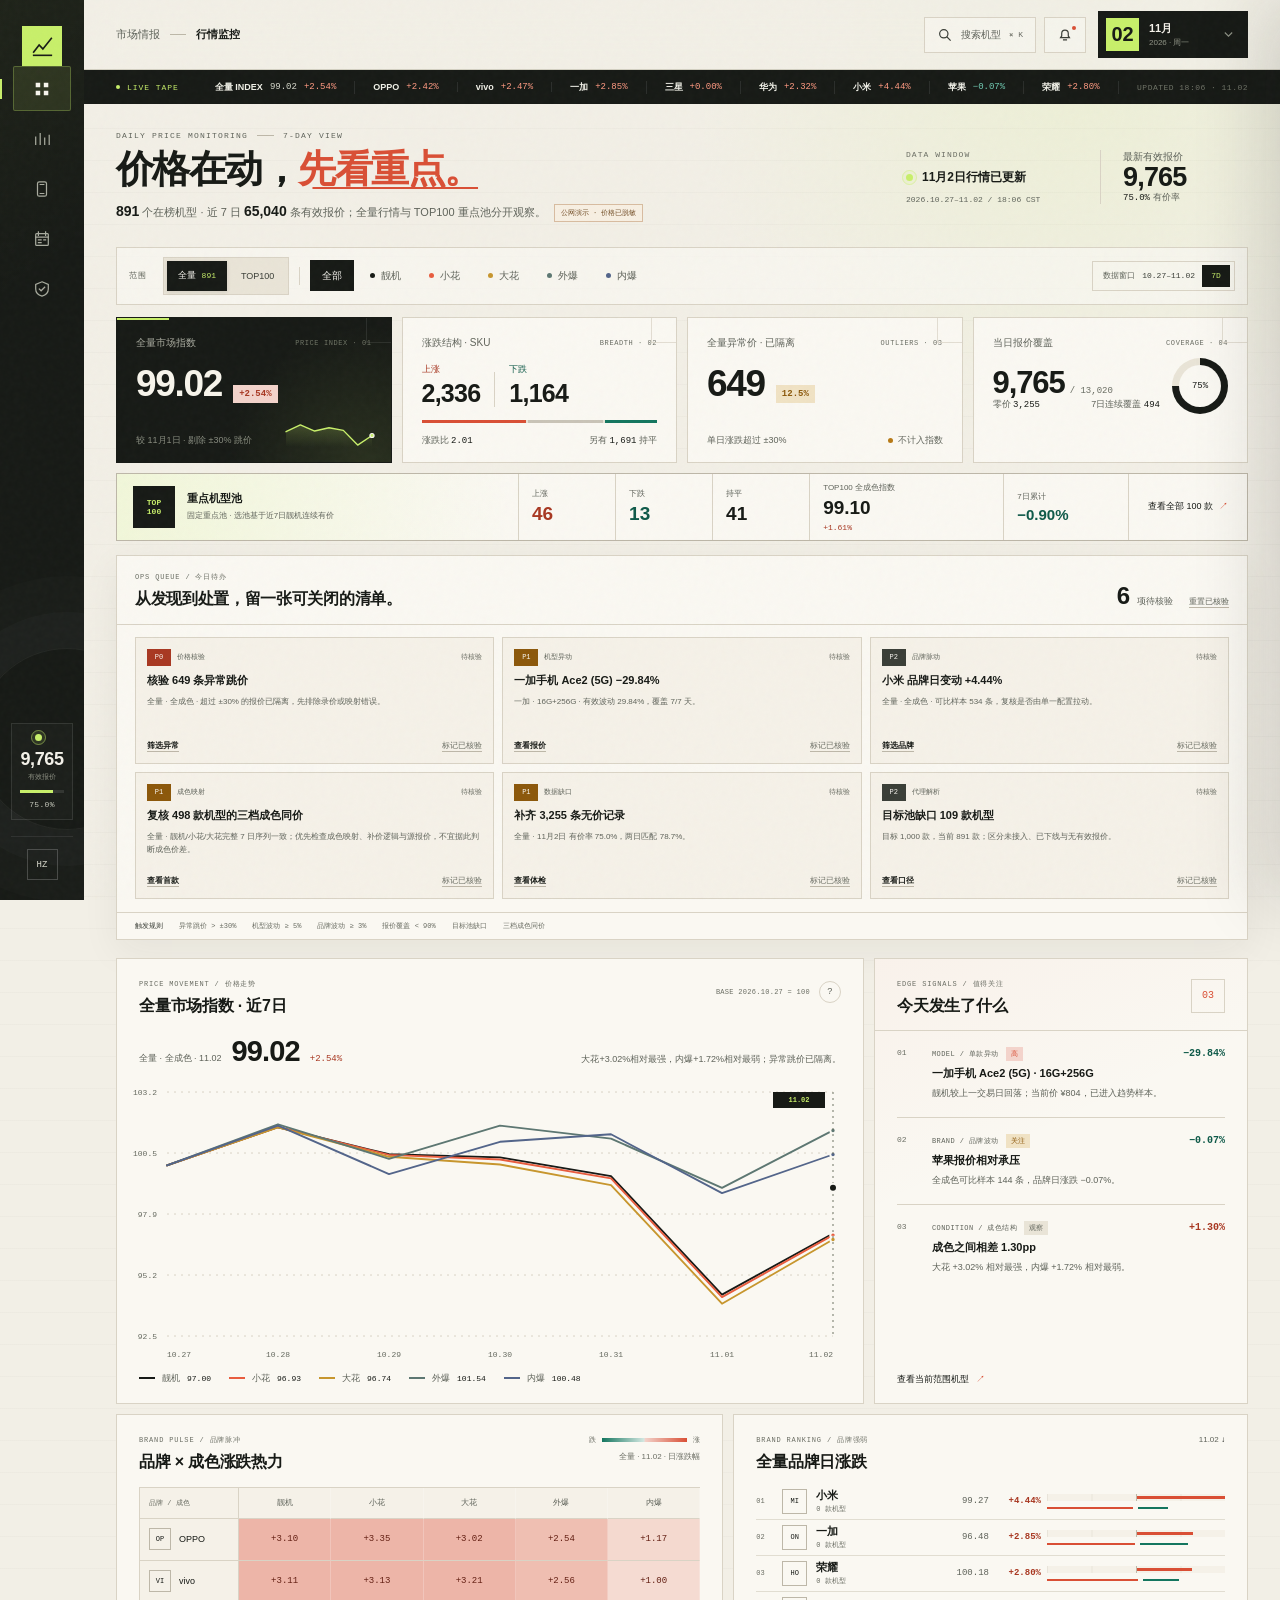
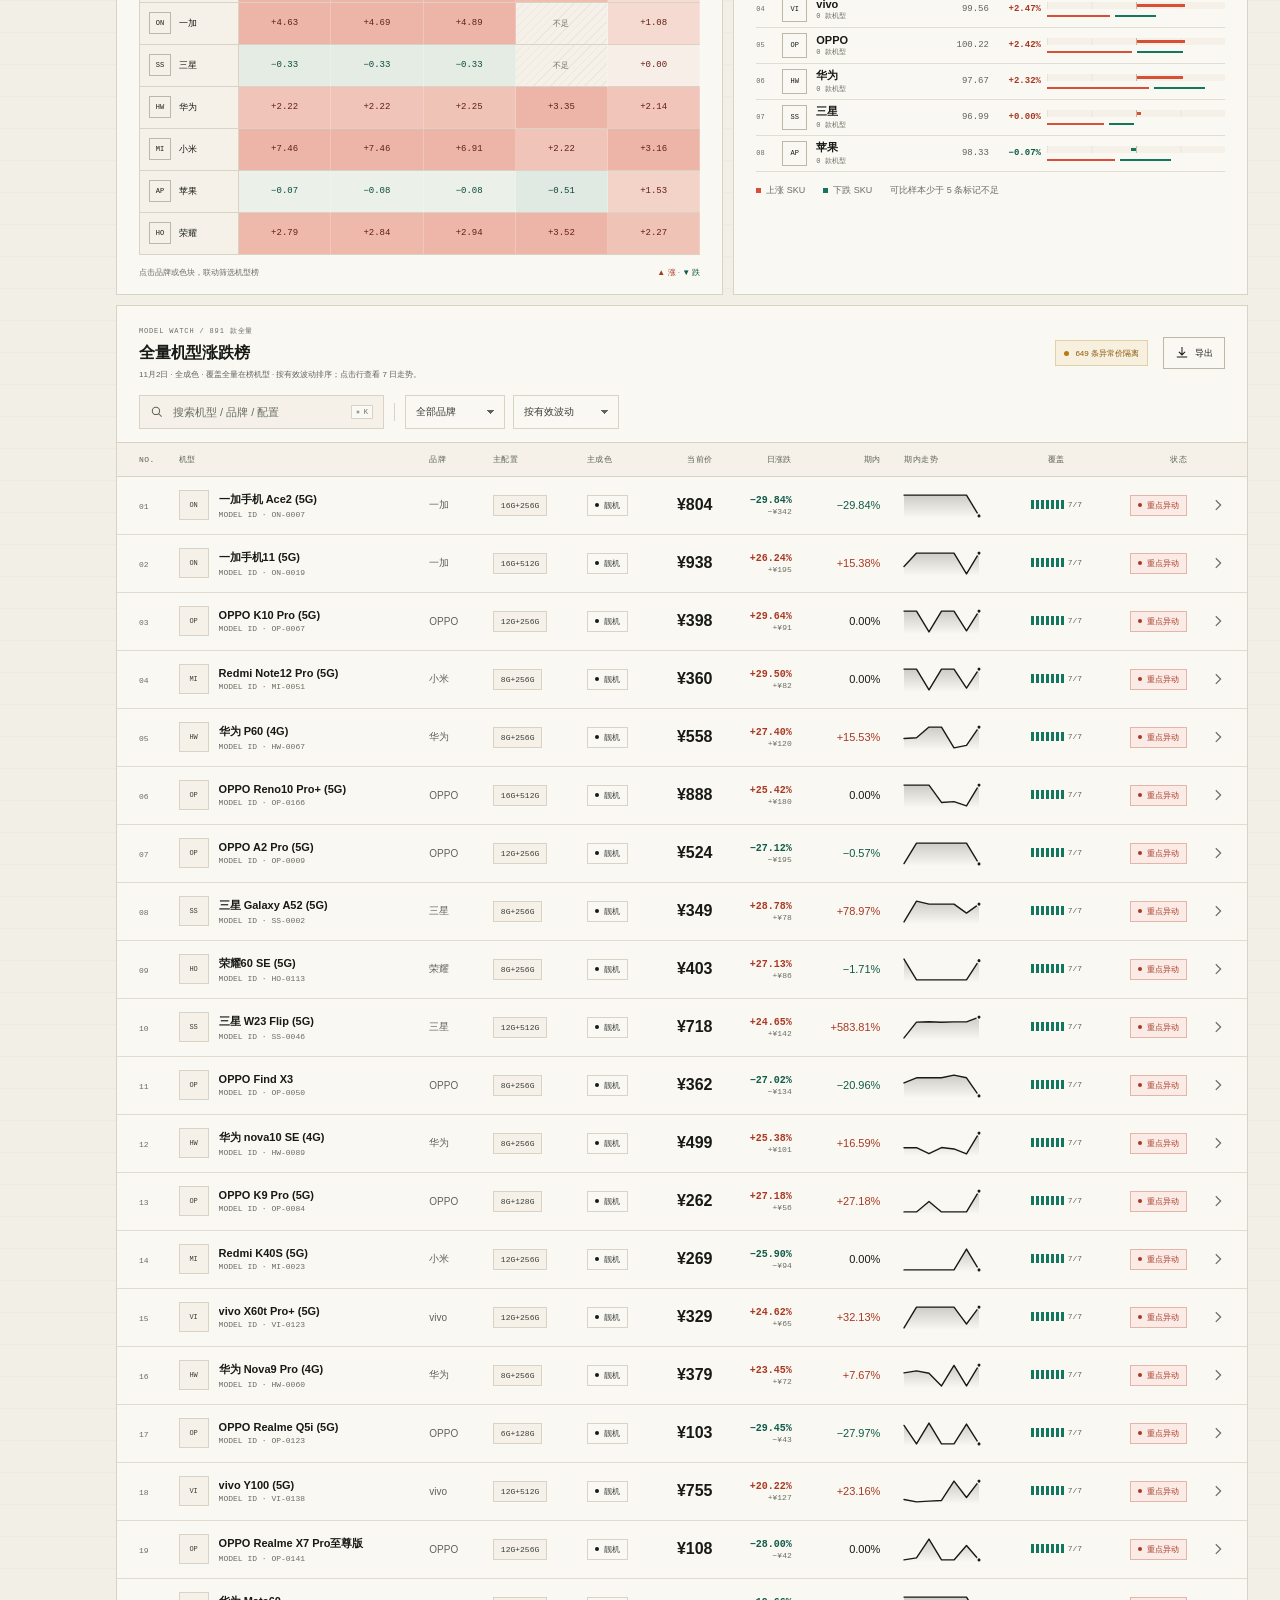
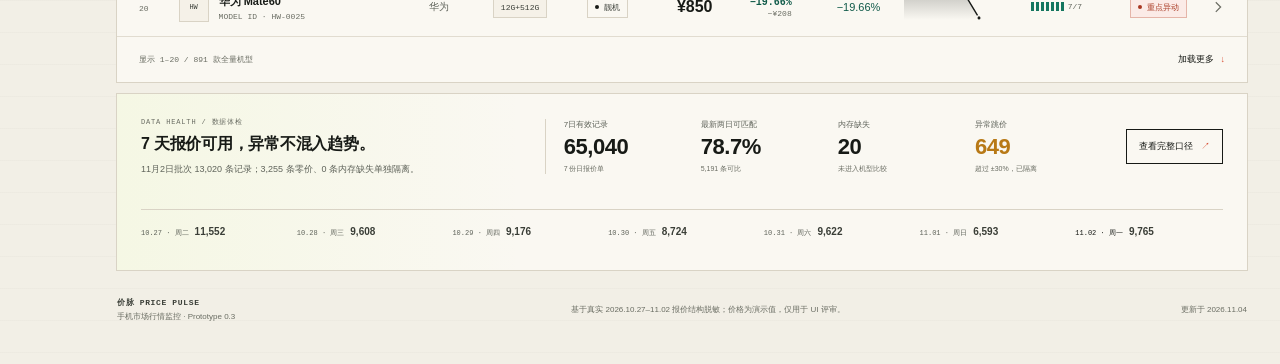
==== index.html @ 720c271d "feat: add buyer quote matrix and ops queue" ====
<!doctype html>
<html lang="zh-CN">
  <head>
    <meta charset="UTF-8" />
    <meta name="viewport" content="width=device-width, initial-scale=1.0" />
    <meta name="description" content="手机市场行情监控：按日追踪 891 个机型与 TOP100 重点机型的报价变化。" />
    <meta name="theme-color" content="#171a16" />
    <title>价脉 Price Pulse · 手机市场行情监控</title>
    <link rel="stylesheet" href="styles.css?v=20261104h" />
    <script src="assets/data.js?v=20261104h" defer></script>
    <script src="app.js?v=20261104h" defer></script>
  </head>
  <body>
    <div class="page-grain" aria-hidden="true"></div>

    <aside class="sidebar" aria-label="主导航">
      <a class="brand-lockup" href="#overview" aria-label="价脉首页">
        <span class="brand-glyph" aria-hidden="true">
          <svg viewBox="0 0 34 34"><path d="M5 24.5 12.4 15l5.1 5.3L29 6"/><path d="M5 29h24"/></svg>
        </span>
        <span class="brand-copy"><strong>价脉</strong><small>PRICE PULSE</small></span>
      </a>
      <div class="side-label">WORKSPACE</div>
      <nav class="side-nav">
        <button class="side-link is-active" data-scroll="overview">
          <span class="side-icon" aria-hidden="true"><svg viewBox="0 0 20 20"><path d="M3 3h5v5H3zM12 3h5v5h-5zM3 12h5v5H3zM12 12h5v5h-5z"/></svg></span>
          <span>行情总览</span><span class="nav-kbd">01</span>
        </button>
        <button class="side-link" data-scroll="brands">
          <span class="side-icon" aria-hidden="true"><svg viewBox="0 0 20 20"><path d="M3 16V8M8 16V4M13 16V9M18 16V6"/></svg></span>
          <span>品牌监控</span><span class="nav-kbd">02</span>
        </button>
        <button class="side-link" data-scroll="models">
          <span class="side-icon" aria-hidden="true"><svg viewBox="0 0 20 20"><rect x="5" y="2" width="10" height="16" rx="2"/><path d="M8 5h4M8 15h4"/></svg></span>
          <span>TOP100</span><span class="nav-kbd">03</span>
        </button>
        <button class="side-link" data-scroll="ops">
          <span class="side-icon" aria-hidden="true"><svg viewBox="0 0 20 20"><rect x="3" y="4" width="14" height="13" rx="1"/><path d="M6 2v4M14 2v4M3 8h14M6 11h3M12 11h2M6 14h3"/></svg></span>
          <span>运营待办</span><span class="nav-kbd">04</span>
        </button>
        <button class="side-link" data-scroll="quality">
          <span class="side-icon" aria-hidden="true"><svg viewBox="0 0 20 20"><path d="M10 2 17 5v5c0 4.2-2.9 6.8-7 8-4.1-1.2-7-3.8-7-8V5z"/><path d="m7 10 2 2 4-4"/></svg></span>
          <span>数据体检</span><span class="nav-kbd">05</span>
        </button>
      </nav>
      <div class="sidebar-foot">
        <div class="live-block">
          <div class="live-heading"><span class="live-dot"></span> 最新批次已入库</div>
          <div class="live-score"><strong id="sideValidSkus">9,765</strong><span>有效报价</span></div>
          <div class="live-meter"><span id="sideCoverageBar"></span></div>
          <div class="live-caption"><span>最新日报价覆盖</span><span id="sideCoverage">75.0%</span></div>
        </div>
        <div class="demo-note">
          <span class="demo-stamp">7D</span>
          <p id="sideDateRange">10.27–11.02 · 7 个自然日报价快照。</p>
        </div>
        <div class="operator">
          <span class="operator-avatar">HZ</span>
          <span><strong>行情运营</strong><small>市场价格监控台</small></span>
          <span class="operator-status" title="在线"></span>
        </div>
      </div>
    </aside>

    <div class="app-shell">
      <header class="topbar">
        <div class="mobile-brand">
          <span class="brand-glyph" aria-hidden="true"><svg viewBox="0 0 34 34"><path d="M5 24.5 12.4 15l5.1 5.3L29 6"/><path d="M5 29h24"/></svg></span>
          <strong>价脉</strong>
        </div>
        <div class="breadcrumb"><span>市场情报</span><i></i><strong>行情监控</strong></div>
        <div class="topbar-tools">
          <button class="icon-button search-trigger" type="button" aria-label="搜索机型" data-search-trigger>
            <svg viewBox="0 0 20 20" aria-hidden="true"><circle cx="8.5" cy="8.5" r="5.2"/><path d="m12.5 12.5 4 4"/></svg>
            <span>搜索机型</span><kbd>⌘ K</kbd>
          </button>
          <button class="icon-button hide-small" type="button" aria-label="数据提醒">
            <svg viewBox="0 0 20 20" aria-hidden="true"><path d="M15.5 13.2H4.5l1.4-2V8a4.1 4.1 0 0 1 8.2 0v3.2zM8.2 16h3.6"/></svg>
            <span class="notification-dot"></span>
          </button>
          <label class="date-chip" title="切换业务日期">
            <span class="date-chip-day" id="dateDay">02</span>
            <span><strong id="dateMonth">11月</strong><small id="dateMeta">2026 · 周一</small></span>
            <svg viewBox="0 0 16 16" aria-hidden="true"><path d="m4 6 4 4 4-4"/></svg>
            <select id="datePicker" aria-label="业务日期"></select>
          </label>
        </div>
      </header>

      <section class="market-tape" aria-label="品牌涨跌快报">
        <div class="tape-label"><span></span> LIVE TAPE</div>
        <div class="tape-window"><div class="tape-track" id="marketTape"></div></div>
        <div class="tape-time" id="tapeTime">UPDATED 18:06</div>
      </section>

      <main class="main-content">
        <section class="hero hero-compact" id="overview">
          <div class="hero-copy">
            <div class="eyebrow"><span>DAILY PRICE MONITORING</span><i></i><span>7-DAY VIEW</span></div>
            <h1>价格在动，<em>先看重点。</em></h1>
            <p><strong id="heroModelCount">891</strong> 个在榜机型 · 近 7 日 <strong id="heroTotalSkus">65,040</strong> 条有效报价；全量行情与 TOP100 重点池分开观察。 <span class="demo-inline" id="demoInline">公网演示 · 价格已脱敏</span></p>
          </div>
          <div class="hero-aside">
            <div class="brief-status">
              <span class="brief-label">DATA WINDOW</span>
              <div class="brief-line"><span class="live-dot"></span><strong id="heroDateStatus">11月2日行情已更新</strong></div>
              <span class="brief-time" id="heroDateRange">2026.10.27–11.02 / 18:06 CST</span>
            </div>
            <div class="hero-rule"></div>
            <div class="hero-stat">
              <span>最新有效报价</span>
              <strong id="heroValidSkus">9,765</strong>
              <small><b id="heroCoverage">75.0%</b> 有价率</small>
            </div>
          </div>
        </section>

        <section class="control-strip control-strip-v2" aria-label="看板筛选">
          <div class="control-cluster">
            <span class="control-label">范围</span>
            <div class="scope-switch" role="group" aria-label="统计范围">
              <button class="scope-button is-active" type="button" data-scope="all">全量 <strong id="allScopeCount">891</strong></button>
              <button class="scope-button" type="button" data-scope="top100">TOP100</button>
            </div>
            <div class="toolbar-divider"></div>
            <div class="condition-filter" role="group" aria-label="成色筛选">
              <button class="condition-pill is-active" type="button" data-condition="全部">全部</button>
              <button class="condition-pill" type="button" data-condition="靓机"><i class="dot dot-perfect"></i>靓机</button>
              <button class="condition-pill" type="button" data-condition="小花"><i class="dot dot-small"></i>小花</button>
              <button class="condition-pill" type="button" data-condition="大花"><i class="dot dot-large"></i>大花</button>
              <button class="condition-pill" type="button" data-condition="外爆"><i class="dot dot-outside"></i>外爆</button>
              <button class="condition-pill" type="button" data-condition="内爆"><i class="dot dot-inside"></i>内爆</button>
            </div>
          </div>
          <div class="period-chip"><span>数据窗口</span><strong>10.27–11.02</strong><em>7D</em></div>
        </section>

        <section class="metric-grid" aria-label="核心指标">
          <article class="metric-card metric-primary">
            <div class="metric-topline"><span id="metricIndexLabel">全量市场指数</span><span class="metric-code">PRICE INDEX · 01</span></div>
            <div class="metric-value-row"><strong class="metric-value" id="marketIndex">99.02</strong><span class="metric-change is-up" id="marketChange">+2.54%</span></div>
            <div class="metric-foot"><span id="metricIndexFoot">较上一交易日 · 剔除 ±30% 跳价</span><span class="mini-spark" id="marketSpark"></span></div>
          </article>
          <article class="metric-card">
            <div class="metric-topline"><span id="breadthLabel">涨跌结构 · SKU</span><span class="metric-code">BREADTH · 02</span></div>
            <div class="breadth-numbers"><div><span class="breadth-kicker up-text">上涨</span><strong id="upCount">2,336</strong></div><i></i><div><span class="breadth-kicker down-text">下跌</span><strong id="downCount">1,164</strong></div></div>
            <div class="breadth-bar"><span class="breadth-up" id="upBar"></span><span class="breadth-flat" id="flatBar"></span><span class="breadth-down" id="downBar"></span></div>
            <div class="metric-foot"><span>涨跌比 <b id="upDownRatio">2.01</b></span><span>另有 <b id="flatCount">1,691</b> 持平</span></div>
          </article>
          <article class="metric-card">
            <div class="metric-topline"><span id="anomalyLabel">价格异常 · 已隔离</span><span class="metric-code">OUTLIERS · 03</span></div>
            <div class="metric-value-row"><strong class="metric-value" id="anomalyCount">649</strong><span class="metric-change is-warn" id="anomalyRatio">12.5%</span></div>
            <div class="metric-foot"><span>单日涨跌超过 ±30%</span><span class="foot-mark"><i></i> 不计入指数</span></div>
          </article>
          <article class="metric-card">
            <div class="metric-topline"><span id="coverageLabel">最新报价覆盖</span><span class="metric-code">COVERAGE · 04</span></div>
            <div class="coverage-row">
              <div><div class="metric-value-row"><strong class="metric-value" id="validSkus">9,765</strong><span class="unit" id="uniqueSkus">/ 13,020</span></div><div class="metric-foot"><span>零价 <b id="zeroQuotes">3,255</b></span><span>7日连续覆盖 <b id="continuousModels">494</b></span></div></div>
              <div class="small-ring" id="coverageRing"><span id="coverageRingText">75%</span></div>
            </div>
          </article>
        </section>

        <section class="top100-band" aria-label="TOP100 重点池摘要">
          <div class="top100-title"><span class="top100-mark">TOP<br />100</span><div><strong>重点机型池</strong><small>近 7 日靓机连续有价，按最新市场价排序</small></div></div>
          <div class="top100-stat"><span>上涨</span><strong class="up-text" id="topUp">46</strong></div>
          <div class="top100-stat"><span>下跌</span><strong class="down-text" id="topDown">13</strong></div>
          <div class="top100-stat"><span id="topFlatLabel">持平</span><strong id="topFlat">41</strong></div>
          <div class="top100-stat top100-index"><span id="topIndexLabel">TOP100 指数</span><strong id="topIndex">99.10</strong><small id="topChange" class="up-text">+1.61%</small></div>
          <div class="top100-stat top100-week"><span id="topWeekLabel">期内累计</span><strong id="topWeek">−0.90%</strong></div>
          <button class="top100-action" type="button" data-scope-select="top100">查看全部 100 款 <span>↗</span></button>
        </section>

        <section class="ops-band" id="ops" aria-labelledby="opsTitle">
          <div class="ops-band-head">
            <div><div class="panel-kicker">OPS QUEUE / 今日待办</div><h2 id="opsTitle">从发现到处置，留一张可关闭的清单。</h2></div>
            <div class="ops-summary"><strong id="opsPending">0</strong><span>项待核验</span><button type="button" data-ops-reset>重置已核验</button></div>
          </div>
          <div class="ops-list" id="opsList"></div>
          <div class="ops-rule"><span>触发规则</span><span>异常跳价 &gt; ±30%</span><span>机型波动 ≥ 5%</span><span>品牌波动 ≥ 3%</span><span>报价覆盖 &lt; 90%</span><span>目标池缺口</span><span>三档成色同价</span></div>
        </section>

        <section class="dashboard-grid top-grid">
          <article class="panel chart-panel">
            <header class="panel-header"><div><div class="panel-kicker">PRICE MOVEMENT / 价格走势</div><h2 id="chartTitle">全量市场指数 · 近7日</h2></div><div class="panel-header-meta"><span class="base-date">BASE 2026.10.27 = 100</span><button class="more-button" type="button" data-method-open aria-label="查看指标说明">?</button></div></header>
            <div class="chart-summary"><div><span id="chartSummaryLabel">全市场 · 7天</span><strong id="chartSummaryValue">99.02</strong><small id="chartSummaryDelta" class="up-text">+2.54%</small></div><div class="chart-summary-note" id="chartSummaryNote">日报价中位数指数；异常跳价不参与计算。</div></div>
            <div class="line-chart" id="marketChart" role="img" aria-label="成色价格指数折线图"></div>
            <div class="chart-legend" id="chartLegend"></div>
          </article>
          <aside class="panel signal-panel">
            <header class="panel-header signal-header"><div><div class="panel-kicker">EDGE SIGNALS / 值得关注</div><h2>今天发生了什么</h2></div><span class="signal-count">03</span></header>
            <div class="signal-list" id="signalList"></div>
            <button class="text-action signal-action" type="button" data-scroll-target="models">查看当前范围机型 <span>↗</span></button>
          </aside>
        </section>

        <section class="dashboard-grid brand-grid" id="brands">
          <article class="panel heatmap-panel">
            <header class="panel-header"><div><div class="panel-kicker">BRAND PULSE / 品牌脉冲</div><h2>品牌 × 成色涨跌热力</h2></div><div class="heat-legend"><span>跌</span><i class="heat-scale"></i><span>涨</span><em id="heatScopeLabel">全量口径 · 日涨跌幅</em></div></header>
            <div class="heatmap-scroll"><div class="heatmap" id="brandHeatmap"></div></div>
            <div class="panel-caption"><span>点击品牌或色块，联动筛选机型榜</span><span><b class="up-text">▲ 涨</b> · <b class="down-text">▼ 跌</b></span></div>
          </article>
          <article class="panel ranking-panel">
            <header class="panel-header"><div><div class="panel-kicker">BRAND RANKING / 品牌强弱</div><h2 id="brandRankingTitle">品牌日涨跌排行</h2></div><div class="ranking-sort" id="rankingSortLabel">按日涨跌 <span>↓</span></div></header>
            <div class="brand-ranking" id="brandRanking"></div>
            <div class="ranking-foot"><span><i class="legend-square up-bg"></i>上涨</span><span><i class="legend-square down-bg"></i>下跌</span><span>样本少于 5 条标记为不足</span></div>
          </article>
        </section>

        <section class="panel movers-panel" id="models">
          <header class="panel-header movers-header">
            <div><div class="panel-kicker" id="modelPanelKicker">MODEL WATCH / TOP100 重点池</div><h2 id="modelPanelTitle">TOP100 机型涨跌榜</h2><p class="panel-note" id="modelPanelNote">固定重点池 · 按有效波动排序；点击行查看各成色走势。</p></div>
            <div class="movers-actions"><span class="outlier-badge" id="outlierBadge"><i></i> 异常价已隔离</span><button class="outline-button" type="button" data-export><svg viewBox="0 0 18 18" aria-hidden="true"><path d="M9 2v9M5.5 8 9 11.5 12.5 8M3 14h12"/></svg> 导出</button></div>
          </header>
          <div class="table-toolbar">
            <label class="table-search"><svg viewBox="0 0 20 20" aria-hidden="true"><circle cx="8.5" cy="8.5" r="5.2"/><path d="m12.5 12.5 4 4"/></svg><input id="modelSearch" type="search" placeholder="搜索机型 / 品牌 / 配置" autocomplete="off" /><kbd>⌘ K</kbd></label>
            <div class="toolbar-divider"></div>
            <select id="brandFilter" aria-label="品牌筛选"><option value="all">全部品牌</option></select>
            <select id="sortFilter" aria-label="排序方式"><option value="impact">按有效波动</option><option value="up">按有效涨幅</option><option value="down">按有效跌幅</option><option value="anomaly">异常跳价优先</option><option value="price">按价格从高到低</option><option value="rank">按重点池排序</option></select>
            <button class="clear-filter" type="button" id="clearFilters" hidden>清除筛选</button>
          </div>
          <div class="table-wrap">
            <table>
              <thead><tr><th class="rank-col" id="rankHeader">TOP</th><th class="col-model">机型</th><th>品牌</th><th>主配置</th><th>主成色</th><th class="align-right">当前价</th><th class="align-right">日涨跌</th><th class="align-right hide-tablet" id="windowHeader">期内</th><th class="spark-col hide-tablet">期内走势</th><th class="align-center hide-tablet">覆盖</th><th class="align-right hide-tablet">状态</th><th class="chevron-col"><span class="sr-only">操作</span></th></tr></thead>
              <tbody id="modelRows"></tbody>
            </table>
            <div class="mobile-table-hint">左右滑动表格，查看完整价格字段 →</div>
            <div class="empty-state" id="emptyState" hidden><strong>没有匹配的机型</strong><span>试试减少筛选条件或更换关键词。</span></div>
          </div>
          <div class="table-footer"><span id="resultCount">显示 1–12 / 100 款机型</span><button class="text-action" type="button" id="loadMore">加载更多 <span>↓</span></button></div>
        </section>

        <section class="quality-strip" id="quality">
          <div class="quality-title"><div class="panel-kicker">DATA HEALTH / 数据体检</div><h2>7 天报价可用，异常不混入趋势。</h2><p id="qualitySummary">最新批次 13,020 条记录；内存缺失与零价单独隔离。</p></div>
          <div class="quality-metrics"><div><span>7日有效记录</span><strong id="qualityTotalSkus">65,040</strong><small>7 份日报价单</small></div><div><span>最新两日可匹配</span><strong id="qualityMatchRate">78.7%</strong><small id="qualityMatchCount">5,191 条可比</small></div><div><span>内存缺失</span><strong id="qualityMissingMemory">20</strong><small>未进入机型比较</small></div><div class="quality-warning"><span>异常跳价</span><strong id="qualityAnomalies">649</strong><small>超过 ±30%，已隔离</small></div></div>
          <button class="quality-action" type="button" data-method-open>查看完整口径 <span>↗</span></button>
          <div class="quality-timeline" id="qualityTimeline" role="group" aria-label="7日有效报价趋势"></div>
        </section>

        <footer class="page-footer"><div><strong>价脉 PRICE PULSE</strong><span>手机市场行情监控 · Prototype 0.3</span></div><p id="footerDemoNote">基于 2026.10.27–11.02 七份报价单；价格为业务参考价，仅用于内部评审。</p><span>更新于 2026.11.04</span></footer>
      </main>
    </div>

    <nav class="mobile-nav" aria-label="移动端导航">
      <button class="is-active" data-scroll="overview"><svg viewBox="0 0 20 20"><path d="M3 3h5v5H3zM12 3h5v5h-5zM3 12h5v5H3zM12 12h5v5h-5z"/></svg><span>总览</span></button>
      <button data-scroll="brands"><svg viewBox="0 0 20 20"><path d="M3 16V8M8 16V4M13 16V9M18 16V6"/></svg><span>品牌</span></button>
      <button data-scroll="models"><svg viewBox="0 0 20 20"><rect x="5" y="2" width="10" height="16" rx="2"/><path d="M8 5h4M8 15h4"/></svg><span>TOP100</span></button>
      <button data-scroll="ops"><svg viewBox="0 0 20 20"><rect x="3" y="4" width="14" height="13" rx="1"/><path d="M6 2v4M14 2v4M3 8h14M6 11h3M12 11h2M6 14h3"/></svg><span>待办</span></button>
      <button data-scroll="quality"><svg viewBox="0 0 20 20"><path d="M10 2 17 5v5c0 4.2-2.9 6.8-7 8-4.1-1.2-7-3.8-7-8V5z"/><path d="m7 10 2 2 4-4"/></svg><span>体检</span></button>
    </nav>

    <div class="drawer-backdrop" id="drawerBackdrop" hidden></div>
    <aside class="detail-drawer" id="detailDrawer" aria-hidden="true" aria-label="机型报价详情" inert>
      <div class="drawer-head"><div class="drawer-heading"><span class="drawer-kicker">BUYER QUOTE / 买家报价与运营核验</span><h2 id="drawerTitle">机型详情</h2><div class="drawer-subline"><span id="drawerBrand"></span><i></i><span id="drawerMemory"></span><i></i><span id="drawerDate">2026.11.02</span></div></div><button class="drawer-close" type="button" id="drawerClose" aria-label="关闭详情"><svg viewBox="0 0 20 20"><path d="m5 5 10 10M15 5 5 15"/></svg></button></div>
      <div class="drawer-body"><div class="drawer-price-block"><span id="drawerCondition">靓机 · 当前价</span><div><strong id="drawerPrice">¥0</strong><span id="drawerChange" class="price-delta"></span></div><small>较上一交易日</small></div><div class="drawer-section-head"><span>选择报价对象</span><small id="drawerConfigMode">内存配置</small></div><div class="memory-options" id="drawerMemoryOptions" role="group" aria-label="内存配置"></div><div class="drawer-condition-tabs" id="drawerConditionTabs" role="group" aria-label="成色"></div><div class="quote-reference" id="quoteReference"><div class="quote-reference-head"><div><span>BUYER REFERENCE / 报价参考</span><strong id="quoteReferenceTitle">—</strong></div><span class="quote-reference-badge">参考价 · 非成交价</span></div><div class="quote-range-grid"><div><span>近 7 日中位</span><strong id="drawerQuoteMedian">—</strong></div><div><span>P25–P75 区间</span><strong id="drawerQuoteRange">—</strong></div><div><span>有效样本</span><strong id="drawerQuoteSample">—</strong></div></div><div class="quote-risk-line"><span id="drawerQuotePosition">—</span><span id="drawerQuoteVolatility">—</span></div><div class="quote-reference-meta"><span>数据截至 <b id="drawerQuoteDate">—</b></span><span>参考有效期 <b>当日</b></span><span id="quoteConfigModeNote">—</span></div><div class="quote-actions"><button class="quote-action" type="button" data-quote-copy>复制摘要</button><button class="quote-action" type="button" data-quote-watch aria-pressed="false">关注 SKU</button><button class="quote-action" type="button" data-quote-export>导出此 SKU</button></div><p class="quote-disclaimer">用于议价参考，不包含检测、物流、库存和资金成本，不等同成交价。</p></div><div class="drawer-chart-wrap"><div id="drawerChart" class="drawer-chart"></div></div><div class="drawer-section-head"><span>内存 × 成色矩阵</span><small>点击价格切换；小屏可左右滑动</small></div><div class="sku-matrix-wrap" id="skuMatrix"></div><div class="drawer-meta-grid"><div><span>期内累计</span><strong id="drawer7d">—</strong></div><div><span>数据覆盖</span><strong id="drawerCoverage">—</strong></div><div><span>重点池</span><strong id="drawerRank">—</strong></div></div><div class="drawer-note"><span>!</span><p id="drawerDataNote">缺失日不会被按 0 或降价处理；报价参考仅用于议价决策，不替代成交价、库存和毛利核算。</p></div></div>
    </aside>

    <dialog class="method-dialog" id="methodDialog">
      <div class="dialog-head"><div><span class="panel-kicker">METHODOLOGY / 口径说明</span><h2>这组行情指数怎么算？</h2></div><button type="button" data-method-close aria-label="关闭口径说明"><svg viewBox="0 0 20 20"><path d="m5 5 10 10M15 5 5 15"/></svg></button></div>
      <div class="dialog-body">
        <div class="method-step"><span>01</span><div><strong>对齐同一 SKU</strong><p>以「日期 + 机型 ID + 内存 + 成色」为唯一键；内存缺失和同日重复记录单独隔离。</p></div></div>
        <div class="method-step"><span>02</span><div><strong>只比较相邻两日同一 SKU</strong><p>零价、退出榜单和缺失日期不当作降价；新进榜也不当作涨价。</p></div></div>
        <div class="method-step"><span>03</span><div><strong>指数使用中位数并隔离跳价</strong><p>日涨跌超过 ±30% 视为异常跳价，不进入指数和品牌热力，仍保留在价格异常统计中。</p></div></div>
        <div class="method-step"><span>04</span><div><strong>TOP100 为固定重点池</strong><p>选取近 7 日靓机连续有价、按最新靓机市场价排序的前 100 款机型；与全量口径分开计算。</p></div></div>
        <div class="method-step"><span>05</span><div><strong>样本不足不输出强弱结论</strong><p>品牌或成色可比样本少于 5 条时标记“样本不足”，不进入排行结论。</p></div></div>
        <div class="method-step"><span>06</span><div><strong>报价矩阵与目标池</strong><p>买家按「内存 × 成色」查看参考价；目标池为 1,000 款，当前在榜 891 款，缺口 109 款单独进入运营待办。演示数据仅主配置使用真实脱敏行情，其他内存为演示阶梯，接入真实多内存报价后自动替换。</p></div></div>
      </div>
      <div class="dialog-foot"><span id="methodFooterNote">当前为 7 日报价口径；指数仅反映报价变化，不等同成交量或利润。</span><button type="button" data-method-close>我知道了</button></div>
    </dialog>

    <div class="toast" id="toast" role="status" aria-live="polite"></div>
  </body>
</html>
---- styles.css ----
:root {
  --paper: #f2efe6;
  --paper-deep: #e9e4d7;
  --card: #faf8f2;
  --card-soft: #f5f1e8;
  --ink: #171a16;
  --ink-2: #242821;
  --ink-3: #3a3e37;
  --muted: #5f635a;
  --muted-2: #6a6d63;
  --line: #d9d3c5;
  --line-strong: #bdb7a8;
  --up: #d94f35;
  --up-soft: #f3d3cb;
  --down: #14765f;
  --down-soft: #d4e8e2;
  --warn: #b87916;
  --up-text: #a83822;
  --down-text: #0f5a49;
  --warn-text: #8c580b;
  --warn-soft: #f0e2c4;
  --lime: #c8ef6a;
  --lime-soft: #e6f7b4;
  --blue: #53658a;
  --font-display: "Songti SC", "STSong", "Noto Serif CJK SC", "Source Han Serif SC", serif;
  --font-sans: "Avenir Next", "Avenir", "PingFang SC", "Hiragino Sans GB", "Microsoft YaHei", sans-serif;
  --font-mono: "SFMono-Regular", "JetBrains Mono", "IBM Plex Mono", "Roboto Mono", monospace;
  --num: "DIN Alternate", "Bahnschrift", "Avenir Next Condensed", "Arial Narrow", sans-serif;
  --sidebar: 232px;
  --shadow-soft: 0 12px 36px rgba(35, 33, 26, 0.06);
}

* {
  box-sizing: border-box;
}

[hidden] {
  display: none !important;
}

html {
  scroll-behavior: smooth;
  scroll-padding-top: 96px;
}

html:has(.mobile-nav) {
  scroll-padding-bottom: 72px;
}

body {
  margin: 0;
  min-width: 320px;
  background:
    radial-gradient(circle at 84% 2%, rgba(200, 239, 106, 0.13), transparent 24rem),
    linear-gradient(rgba(23, 26, 22, 0.018) 1px, transparent 1px),
    var(--paper);
  background-size: auto, 100% 32px, auto;
  color: var(--ink);
  font-family: var(--font-sans);
  -webkit-font-smoothing: antialiased;
  text-rendering: optimizeLegibility;
}

body.drawer-open {
  overflow: hidden;
}

button,
input,
select {
  font: inherit;
}

button,
select {
  cursor: pointer;
}

button {
  color: inherit;
}

a {
  color: inherit;
  text-decoration: none;
}

svg {
  display: block;
}

::selection {
  background: var(--lime);
  color: var(--ink);
}

:focus-visible {
  outline: 2px solid var(--up);
  outline-offset: 3px;
}

.page-grain {
  position: fixed;
  z-index: 100;
  inset: 0;
  pointer-events: none;
  opacity: 0.028;
  background-image: url("data:image/svg+xml,%3Csvg viewBox='0 0 180 180' xmlns='http://www.w3.org/2000/svg'%3E%3Cfilter id='n'%3E%3CfeTurbulence type='fractalNoise' baseFrequency='.9' numOctaves='3' stitchTiles='stitch'/%3E%3C/filter%3E%3Crect width='100%25' height='100%25' filter='url(%23n)' opacity='.9'/%3E%3C/svg%3E");
}

.sidebar {
  position: fixed;
  z-index: 40;
  inset: 0 auto 0 0;
  display: flex;
  width: var(--sidebar);
  flex-direction: column;
  padding: 26px 20px 20px;
  overflow: hidden;
  background:
    linear-gradient(145deg, rgba(200, 239, 106, 0.045), transparent 32%),
    #171a16;
  color: #f3f1e9;
}

.sidebar::after {
  position: absolute;
  right: -74px;
  bottom: 70px;
  width: 180px;
  height: 180px;
  border: 1px solid rgba(255, 255, 255, 0.06);
  border-radius: 50%;
  box-shadow: 0 0 0 36px rgba(255, 255, 255, 0.018), 0 0 0 72px rgba(255, 255, 255, 0.012);
  content: "";
  pointer-events: none;
}

.brand-lockup {
  position: relative;
  z-index: 1;
  display: flex;
  align-items: center;
  gap: 12px;
  padding: 0 3px;
}

.brand-glyph {
  display: grid;
  width: 40px;
  height: 40px;
  flex: 0 0 auto;
  place-items: center;
  background: var(--lime);
  color: var(--ink);
}

.brand-glyph svg {
  width: 25px;
  height: 25px;
  fill: none;
  stroke: currentColor;
  stroke-linecap: square;
  stroke-linejoin: miter;
  stroke-width: 2.2;
}

.brand-copy {
  display: flex;
  flex-direction: column;
  gap: 1px;
}

.brand-copy strong {
  font-family: var(--font-display);
  font-size: 24px;
  font-weight: 900;
  letter-spacing: 0.18em;
  line-height: 1.15;
}

.brand-copy small {
  color: #9c9f92;
  font-family: var(--font-mono);
  font-size: 8px;
  letter-spacing: 0.2em;
}

.side-label {
  margin: 54px 4px 14px;
  color: #6f7368;
  font-family: var(--font-mono);
  font-size: 9px;
  letter-spacing: 0.18em;
}

.side-nav {
  position: relative;
  z-index: 1;
  display: flex;
  flex-direction: column;
  gap: 5px;
}

.side-link {
  display: grid;
  grid-template-columns: 22px 1fr auto;
  align-items: center;
  gap: 10px;
  width: 100%;
  min-height: 45px;
  padding: 0 12px;
  border: 1px solid transparent;
  border-radius: 2px;
  background: transparent;
  color: #a9ac9f;
  text-align: left;
  transition: 180ms ease;
}

.side-link:hover {
  background: rgba(255, 255, 255, 0.045);
  color: #f3f1e9;
}

.side-link.is-active {
  border-color: rgba(200, 239, 106, 0.27);
  background: rgba(200, 239, 106, 0.1);
  color: #f7f5ed;
}

.side-link.is-active::before {
  position: absolute;
  left: 0;
  width: 2px;
  height: 20px;
  background: var(--lime);
  content: "";
}

.side-icon {
  display: grid;
  width: 20px;
  height: 20px;
  place-items: center;
}

.side-icon svg {
  width: 18px;
  height: 18px;
  fill: none;
  stroke: currentColor;
  stroke-linecap: square;
  stroke-linejoin: miter;
  stroke-width: 1.35;
}

.side-link:first-child .side-icon svg {
  fill: currentColor;
  stroke: none;
}

.side-link > span:nth-child(2) {
  font-size: 13px;
  font-weight: 600;
  letter-spacing: 0.03em;
}

.nav-kbd {
  color: #666a5f;
  font-family: var(--font-mono);
  font-size: 8px;
}

.side-link.is-active .nav-kbd {
  color: var(--lime);
}

.sidebar-foot {
  position: relative;
  z-index: 1;
  display: flex;
  flex-direction: column;
  gap: 16px;
  margin-top: auto;
}

.live-block {
  padding: 15px;
  border: 1px solid rgba(255, 255, 255, 0.1);
  background: rgba(255, 255, 255, 0.025);
}

.live-heading {
  display: flex;
  align-items: center;
  gap: 8px;
  color: #c4c6ba;
  font-size: 10px;
}

.live-dot {
  position: relative;
  display: inline-block;
  width: 7px;
  height: 7px;
  border-radius: 50%;
  background: var(--lime);
  box-shadow: 0 0 0 4px rgba(200, 239, 106, 0.1);
}

.live-dot::after {
  position: absolute;
  inset: -4px;
  border: 1px solid rgba(200, 239, 106, 0.45);
  border-radius: 50%;
  content: "";
  animation: pulse 2.2s infinite;
}

@keyframes pulse {
  0% { opacity: 0.85; transform: scale(0.65); }
  70%, 100% { opacity: 0; transform: scale(1.6); }
}

.live-score {
  display: flex;
  align-items: baseline;
  gap: 8px;
  margin: 13px 0 11px;
}

.live-score strong {
  font-family: var(--num);
  font-size: 27px;
  font-weight: 700;
  letter-spacing: -0.02em;
}

.live-score span {
  color: #8b8e81;
  font-size: 10px;
}

.live-meter {
  height: 3px;
  overflow: hidden;
  background: rgba(255, 255, 255, 0.1);
}

.live-meter span {
  display: block;
  width: 75%;
  height: 100%;
  background: var(--lime);
  transition: width 500ms ease;
}

.live-caption {
  display: flex;
  justify-content: space-between;
  margin-top: 7px;
  color: #777b6e;
  font-family: var(--font-mono);
  font-size: 8px;
  letter-spacing: 0.04em;
}

.live-caption span:last-child {
  color: #c4c6ba;
}

.demo-note {
  display: flex;
  align-items: flex-start;
  gap: 9px;
  padding: 0 2px;
}

.demo-stamp {
  margin-top: 1px;
  padding: 3px 5px;
  border: 1px solid rgba(200, 239, 106, 0.35);
  color: var(--lime);
  font-family: var(--font-mono);
  font-size: 7px;
  letter-spacing: 0.08em;
}

.demo-note p {
  margin: 0;
  color: #777b6e;
  font-size: 9px;
  line-height: 1.65;
}

.operator {
  display: flex;
  align-items: center;
  gap: 10px;
  padding-top: 15px;
  border-top: 1px solid rgba(255, 255, 255, 0.08);
}

.operator-avatar {
  display: grid;
  width: 31px;
  height: 31px;
  place-items: center;
  border: 1px solid rgba(255, 255, 255, 0.2);
  color: #d8d9cd;
  font-family: var(--font-mono);
  font-size: 9px;
}

.operator > span:nth-child(2) {
  display: flex;
  flex-direction: column;
  gap: 2px;
}

.operator strong {
  font-size: 10px;
  font-weight: 600;
}

.operator small {
  color: #75796d;
  font-size: 8px;
}

.operator-status {
  width: 5px;
  height: 5px;
  margin-left: auto;
  border-radius: 50%;
  background: var(--lime);
}

.app-shell {
  margin-left: var(--sidebar);
}

.topbar {
  position: sticky;
  z-index: 30;
  top: 0;
  display: flex;
  height: 70px;
  align-items: center;
  justify-content: space-between;
  padding: 0 32px;
  border-bottom: 1px solid rgba(189, 183, 168, 0.6);
  background: rgba(242, 239, 230, 0.88);
  backdrop-filter: blur(16px);
}

.breadcrumb {
  display: flex;
  align-items: center;
  gap: 10px;
  color: var(--muted);
  font-size: 11px;
}

.breadcrumb i {
  display: block;
  width: 16px;
  height: 1px;
  background: var(--line-strong);
}

.breadcrumb strong {
  color: var(--ink);
  font-weight: 650;
}

.topbar-tools {
  display: flex;
  align-items: center;
  gap: 8px;
}

.icon-button {
  position: relative;
  display: flex;
  height: 36px;
  align-items: center;
  gap: 8px;
  padding: 0 12px;
  border: 1px solid var(--line);
  background: rgba(250, 248, 242, 0.55);
  color: var(--ink-3);
}

.icon-button:hover {
  border-color: var(--line-strong);
  background: var(--card);
}

.icon-button svg {
  width: 16px;
  height: 16px;
  fill: none;
  stroke: currentColor;
  stroke-linecap: square;
  stroke-width: 1.5;
}

.icon-button span {
  color: var(--muted);
  font-size: 10px;
}

.icon-button kbd,
.table-search kbd {
  color: var(--muted-2);
  font-family: var(--font-mono);
  font-size: 8px;
}

.notification-dot {
  position: absolute;
  top: 8px;
  right: 9px;
  width: 4px;
  height: 4px;
  border-radius: 50%;
  background: var(--up);
}

.date-chip {
  display: flex;
  height: 47px;
  align-items: center;
  gap: 10px;
  margin-left: 4px;
  padding: 0 12px 0 7px;
  border: 1px solid var(--ink);
  background: var(--ink);
  color: #f6f3eb;
}

.date-chip:hover {
  background: var(--ink-2);
}

.date-chip-day {
  display: grid;
  width: 33px;
  height: 33px;
  place-items: center;
  background: var(--lime);
  color: var(--ink);
  font-family: var(--num);
  font-size: 20px;
  font-weight: 800;
}

.date-chip > span:nth-child(2) {
  display: flex;
  flex-direction: column;
  min-width: 63px;
  align-items: flex-start;
  gap: 1px;
}

.date-chip strong {
  font-size: 11px;
  font-weight: 650;
}

.date-chip small {
  color: #909486;
  font-size: 8px;
}

.date-chip svg {
  width: 13px;
  height: 13px;
  fill: none;
  stroke: #8f9386;
  stroke-linecap: square;
  stroke-width: 1.4;
}

.mobile-brand {
  display: none;
  align-items: center;
  gap: 8px;
}

.mobile-brand .brand-glyph {
  width: 32px;
  height: 32px;
}

.mobile-brand .brand-glyph svg {
  width: 20px;
  height: 20px;
}

.mobile-brand strong {
  font-family: var(--font-display);
  font-size: 19px;
  letter-spacing: 0.13em;
}

.market-tape {
  display: flex;
  height: 34px;
  align-items: center;
  gap: 18px;
  padding: 0 32px;
  overflow: hidden;
  background: var(--ink);
  color: #d8dacd;
}

.tape-label {
  display: flex;
  flex: 0 0 auto;
  align-items: center;
  gap: 7px;
  color: var(--lime);
  font-family: var(--font-mono);
  font-size: 8px;
  letter-spacing: 0.12em;
}

.tape-label span {
  width: 4px;
  height: 4px;
  border-radius: 50%;
  background: var(--lime);
}

.tape-window {
  flex: 1;
  overflow: hidden;
}

.tape-track {
  display: flex;
  width: max-content;
  align-items: center;
  gap: 0;
  animation: tape-scroll 36s linear infinite;
}

.tape-track:hover {
  animation-play-state: paused;
}

@keyframes tape-scroll {
  from { transform: translateX(0); }
  to { transform: translateX(-50%); }
}

.tape-item {
  display: flex;
  align-items: center;
  gap: 7px;
  padding: 0 18px;
  border-right: 1px solid rgba(255, 255, 255, 0.09);
  font-size: 9px;
  white-space: nowrap;
}

.tape-item strong {
  color: #f1f1e8;
  font-weight: 600;
}

.tape-item span {
  font-family: var(--font-mono);
}

.tape-time {
  flex: 0 0 auto;
  color: #6f7367;
  font-family: var(--font-mono);
  font-size: 8px;
  letter-spacing: 0.06em;
}

.main-content {
  width: 100%;
  max-width: 1540px;
  margin: 0 auto;
  padding: 0 32px 34px;
}

.hero {
  display: flex;
  align-items: flex-end;
  justify-content: space-between;
  gap: 40px;
  padding: 39px 0 30px;
}

.eyebrow {
  display: flex;
  align-items: center;
  gap: 9px;
  color: var(--muted);
  font-family: var(--font-mono);
  font-size: 8px;
  letter-spacing: 0.15em;
}

.eyebrow i {
  width: 17px;
  height: 1px;
  background: var(--line-strong);
}

.hero h1 {
  margin: 14px 0 13px;
  font-family: var(--font-display);
  font-size: clamp(36px, 3.5vw, 52px);
  font-weight: 900;
  letter-spacing: -0.04em;
  line-height: 1.08;
}

.hero h1 em {
  position: relative;
  color: var(--up);
  font-style: normal;
}

.hero h1 em::after {
  position: absolute;
  right: 2px;
  bottom: 1px;
  left: 2px;
  height: 2px;
  background: var(--up);
  content: "";
  transform: scaleX(0.93);
  transform-origin: right;
}

.hero-copy p {
  max-width: 650px;
  margin: 0;
  color: var(--muted);
  font-size: 12px;
  line-height: 1.8;
}

.hero-copy p strong {
  color: var(--ink);
  font-family: var(--num);
  font-size: 14px;
}

.demo-inline {
  display: inline-flex;
  align-items: center;
  height: 18px;
  margin-left: 5px;
  padding: 0 6px;
  border: 1px solid #d8bca0;
  background: #f7efe2;
  color: #76512a;
  font-family: var(--font-mono);
  font-size: 7px;
  vertical-align: 1px;
  white-space: nowrap;
}

.hero-aside {
  display: flex;
  min-width: 360px;
  align-items: stretch;
  gap: 22px;
  padding-bottom: 4px;
}

.brief-status {
  display: flex;
  flex: 1;
  flex-direction: column;
  justify-content: space-between;
  gap: 9px;
}

.brief-label {
  color: var(--muted-2);
  font-family: var(--font-mono);
  font-size: 8px;
  letter-spacing: 0.13em;
}

.brief-line {
  display: flex;
  align-items: center;
  gap: 9px;
  font-size: 12px;
}

.brief-line strong {
  font-weight: 650;
}

.brief-time {
  color: var(--muted);
  font-family: var(--font-mono);
  font-size: 8px;
}

.hero-rule {
  width: 1px;
  background: var(--line);
}

.hero-stat {
  display: flex;
  min-width: 125px;
  flex-direction: column;
  justify-content: space-between;
}

.hero-stat > span {
  color: var(--muted);
  font-size: 10px;
}

.hero-stat strong {
  font-family: var(--num);
  font-size: 29px;
  font-variant-numeric: tabular-nums;
  letter-spacing: -0.03em;
  line-height: 1;
}

.hero-stat small {
  color: var(--muted);
  font-size: 9px;
}

.hero-stat b {
  color: var(--ink);
  font-family: var(--font-mono);
  font-weight: 500;
}

.control-strip {
  display: flex;
  min-height: 56px;
  align-items: center;
  justify-content: space-between;
  gap: 18px;
  margin-bottom: 12px;
  padding: 9px 12px 9px 17px;
  border: 1px solid var(--line);
  background: rgba(250, 248, 242, 0.7);
}

.condition-filter {
  display: flex;
  min-width: 0;
  align-items: center;
  gap: 4px;
}

.control-label {
  margin-right: 8px;
  color: var(--muted);
  font-family: var(--font-mono);
  font-size: 8px;
  letter-spacing: 0.1em;
}

.condition-pill {
  display: flex;
  height: 31px;
  align-items: center;
  gap: 6px;
  padding: 0 11px;
  border: 1px solid transparent;
  background: transparent;
  color: var(--muted);
  font-size: 10px;
  white-space: nowrap;
  transition: 160ms ease;
}

.condition-pill:hover {
  border-color: var(--line);
  color: var(--ink);
}

.condition-pill.is-active {
  border-color: var(--ink);
  background: var(--ink);
  color: #f8f6f0;
}

.dot {
  width: 5px;
  height: 5px;
  border-radius: 50%;
  background: currentColor;
}

.dot-perfect { background: #171a16; }
.condition-pill.is-active .dot-perfect { background: var(--lime); }
.dot-small { background: #e85d3f; }
.dot-large { background: #c7962e; }
.dot-outside { background: #5d7772; }
.dot-inside { background: #53658a; }

.period-switch {
  display: flex;
  flex: 0 0 auto;
  align-items: center;
  padding: 3px;
  border: 1px solid var(--line);
  background: var(--paper-deep);
}

.period-switch button {
  width: 43px;
  height: 28px;
  border: 0;
  background: transparent;
  color: var(--muted);
  font-family: var(--font-mono);
  font-size: 9px;
}

.period-switch button.is-active {
  background: var(--card);
  color: var(--ink);
  box-shadow: 0 1px 4px rgba(23, 26, 22, 0.08);
}

.metric-grid {
  display: grid;
  grid-template-columns: repeat(4, minmax(0, 1fr));
  gap: 10px;
  margin-bottom: 10px;
}

.metric-card {
  position: relative;
  display: flex;
  min-width: 0;
  min-height: 146px;
  flex-direction: column;
  padding: 18px 19px 15px;
  overflow: hidden;
  border: 1px solid var(--line);
  background: var(--card);
}

.metric-card::after {
  position: absolute;
  top: 0;
  right: 0;
  width: 24px;
  height: 24px;
  border-bottom: 1px solid var(--line);
  border-left: 1px solid var(--line);
  content: "";
  opacity: 0.7;
}

.metric-primary {
  border-color: var(--ink);
  background:
    radial-gradient(circle at 90% 100%, rgba(200, 239, 106, 0.1), transparent 48%),
    var(--ink);
  color: #f7f4eb;
}

.metric-primary::before {
  position: absolute;
  top: 0;
  left: 0;
  width: 52px;
  height: 2px;
  background: var(--lime);
  content: "";
}

.metric-primary::after {
  border-color: rgba(255, 255, 255, 0.13);
}

.metric-topline {
  display: flex;
  align-items: center;
  justify-content: space-between;
  gap: 12px;
  color: var(--muted);
  font-size: 10px;
}

.metric-primary .metric-topline {
  color: #a9ab9f;
}

.metric-code {
  color: var(--muted-2);
  font-family: var(--font-mono);
  font-size: 7px;
  letter-spacing: 0.08em;
}

.metric-primary .metric-code {
  color: #6f7465;
}

.metric-value-row {
  display: flex;
  align-items: baseline;
  gap: 11px;
  margin-top: 15px;
}

.metric-value {
  font-family: var(--num);
  font-size: 37px;
  font-variant-numeric: tabular-nums;
  font-weight: 750;
  letter-spacing: -0.035em;
  line-height: 1;
}

.metric-change {
  padding: 4px 6px;
  font-family: var(--font-mono);
  font-size: 9px;
  font-weight: 650;
}

.metric-change.is-down {
  background: rgba(23, 26, 22, 0.07);
  color: var(--down-text);
}

.metric-primary .metric-change.is-down {
  background: rgba(20, 118, 95, 0.22);
  color: #79c6b4;
}

.metric-change.is-up {
  background: var(--up-soft);
  color: var(--up-text);
}

.metric-change.is-warn {
  background: var(--warn-soft);
  color: var(--warn-text);
}

.metric-foot {
  display: flex;
  align-items: flex-end;
  justify-content: space-between;
  gap: 10px;
  margin-top: auto;
  color: var(--muted);
  font-size: 9px;
}

.metric-primary .metric-foot {
  color: #878b7e;
}

.metric-foot b {
  color: var(--ink);
  font-family: var(--font-mono);
  font-weight: 500;
}

.metric-primary .metric-foot b {
  color: #d5d7ca;
}

.mini-spark {
  display: block;
  width: 86px;
  height: 24px;
}

.mini-spark svg {
  width: 100%;
  height: 100%;
  overflow: visible;
}

.foot-mark {
  display: flex;
  align-items: center;
  gap: 5px;
}

.foot-mark i {
  display: inline-block;
  width: 5px;
  height: 5px;
  border-radius: 50%;
  background: var(--warn);
}

.breadth-numbers {
  display: flex;
  align-items: flex-end;
  gap: 14px;
  margin-top: 13px;
}

.breadth-numbers div {
  display: flex;
  flex-direction: column;
  gap: 3px;
}

.breadth-numbers i {
  width: 1px;
  height: 35px;
  margin-bottom: 1px;
  background: var(--line);
}

.breadth-kicker {
  font-size: 9px;
}

.breadth-numbers strong {
  font-family: var(--num);
  font-size: 25px;
  font-variant-numeric: tabular-nums;
  font-weight: 700;
  letter-spacing: -0.03em;
}

.up-text { color: var(--up-text) !important; }
.down-text { color: var(--down-text) !important; }
.warn-text { color: var(--warn-text) !important; }
.up-bg { background: var(--up) !important; }
.down-bg { background: var(--down) !important; }

.breadth-bar {
  display: flex;
  height: 3px;
  gap: 2px;
  margin-top: 12px;
  overflow: hidden;
  background: var(--paper-deep);
}

.breadth-bar span {
  display: block;
  height: 100%;
  transition: width 450ms ease;
}

.breadth-up { background: var(--up); }
.breadth-flat { background: #c9c4b7; }
.breadth-down { background: var(--down); }

.coverage-row {
  display: flex;
  align-items: center;
  justify-content: space-between;
  gap: 12px;
  margin-top: 8px;
}

.coverage-row > div:first-child {
  display: flex;
  min-width: 0;
  flex: 1;
  flex-direction: column;
}

.coverage-row .metric-value-row {
  gap: 5px;
  margin-top: 6px;
}

.coverage-row .metric-value {
  font-size: 31px;
}

.unit {
  color: var(--muted-2);
  font-family: var(--font-mono);
  font-size: 9px;
}

.small-ring {
  position: relative;
  display: grid;
  width: 56px;
  height: 56px;
  flex: 0 0 auto;
  place-items: center;
  border-radius: 50%;
  background: conic-gradient(var(--ink) 0 75%, var(--paper-deep) 75% 100%);
}

.small-ring::before {
  position: absolute;
  inset: 7px;
  border-radius: 50%;
  background: var(--card);
  content: "";
}

.small-ring span {
  position: relative;
  font-family: var(--font-mono);
  font-size: 9px;
}

.dashboard-grid {
  display: grid;
  gap: 10px;
  margin-bottom: 10px;
}

.top-grid {
  grid-template-columns: minmax(0, 1.86fr) minmax(310px, 0.93fr);
}

.brand-grid {
  grid-template-columns: minmax(0, 1.18fr) minmax(0, 1fr);
}

.panel {
  min-width: 0;
  border: 1px solid var(--line);
  background: var(--card);
}

.panel-header {
  display: flex;
  align-items: flex-start;
  justify-content: space-between;
  gap: 20px;
  padding: 20px 22px 0;
}

.panel-kicker {
  margin-bottom: 7px;
  color: var(--muted-2);
  font-family: var(--font-mono);
  font-size: 7px;
  letter-spacing: 0.12em;
}

.panel-header h2,
.quality-title h2 {
  margin: 0;
  font-size: 16px;
  font-weight: 650;
  letter-spacing: -0.015em;
}

.panel-header-meta {
  display: flex;
  align-items: center;
  gap: 9px;
  padding-top: 2px;
}

.base-date {
  color: var(--muted-2);
  font-family: var(--font-mono);
  font-size: 7px;
  letter-spacing: 0.04em;
}

.more-button {
  display: grid;
  width: 22px;
  height: 22px;
  place-items: center;
  border: 1px solid var(--line);
  border-radius: 50%;
  background: transparent;
  color: var(--muted);
  font-family: var(--font-mono);
  font-size: 9px;
}

.more-button:hover {
  border-color: var(--ink);
  color: var(--ink);
}

.chart-summary {
  display: flex;
  align-items: flex-end;
  justify-content: space-between;
  gap: 20px;
  padding: 20px 22px 0;
}

.chart-summary > div:first-child {
  display: flex;
  align-items: baseline;
  gap: 10px;
}

.chart-summary span {
  color: var(--muted);
  font-size: 9px;
}

.chart-summary strong {
  font-family: var(--num);
  font-size: 29px;
  font-variant-numeric: tabular-nums;
  font-weight: 700;
  letter-spacing: -0.03em;
  line-height: 1;
}

.chart-summary small {
  font-family: var(--font-mono);
  font-size: 9px;
}

.chart-summary-note {
  max-width: 330px;
  color: var(--muted);
  font-size: 9px;
  line-height: 1.6;
  text-align: right;
}

.line-chart {
  position: relative;
  height: 295px;
  margin-top: 4px;
  padding: 0 14px 0 7px;
  overflow: hidden;
}

.line-chart svg {
  width: 100%;
  height: 100%;
  overflow: visible;
}

.chart-grid-line {
  stroke: #d8d2c5;
  stroke-dasharray: 2 5;
  stroke-width: 1;
}

.chart-axis-text {
  fill: #8a8d83;
  font-family: var(--font-mono);
  font-size: 8px;
}

.chart-x-label {
  fill: #8a8d83;
  font-family: var(--font-mono);
  font-size: 8px;
}

.chart-line {
  fill: none;
  stroke-linecap: round;
  stroke-linejoin: round;
  stroke-width: 1.85;
  vector-effect: non-scaling-stroke;
  transition: opacity 180ms ease, stroke-width 180ms ease;
}

.chart-line.is-muted {
  opacity: 0.16;
}

.chart-line.is-focused {
  stroke-width: 2.7;
}

.chart-end-dot {
  stroke: var(--card);
  stroke-width: 2;
  vector-effect: non-scaling-stroke;
}

.chart-cursor-line {
  stroke: #7f8178;
  stroke-dasharray: 3 4;
  stroke-width: 1;
}

.chart-cursor-dot {
  stroke: var(--card);
  stroke-width: 2;
  vector-effect: non-scaling-stroke;
}

.chart-tooltip {
  position: absolute;
  z-index: 5;
  min-width: 136px;
  padding: 10px 11px;
  border: 1px solid var(--ink);
  background: rgba(23, 26, 22, 0.96);
  color: #f7f5ed;
  font-size: 9px;
  pointer-events: none;
  box-shadow: 0 8px 24px rgba(23, 26, 22, 0.18);
  transform: translate(-50%, calc(-100% - 13px));
}

.chart-tooltip.is-flipped {
  transform: translate(-100%, calc(-100% - 13px));
}

.chart-tooltip.is-below {
  transform: translate(-50%, 10px);
}

.chart-tooltip.is-below.is-flipped {
  transform: translate(-100%, 10px);
}

.tooltip-date {
  margin-bottom: 7px;
  color: #94978b;
  font-family: var(--font-mono);
  font-size: 8px;
}

.tooltip-row {
  display: flex;
  align-items: center;
  justify-content: space-between;
  gap: 16px;
  padding: 3px 0;
}

.tooltip-row span {
  display: flex;
  align-items: center;
  gap: 6px;
  color: #c6c8bc;
}

.tooltip-row i {
  width: 5px;
  height: 5px;
  border-radius: 50%;
}

.tooltip-row strong {
  color: #faf8f1;
  font-family: var(--font-mono);
  font-weight: 500;
}

.chart-legend {
  display: flex;
  flex-wrap: wrap;
  gap: 7px 18px;
  padding: 7px 22px 18px;
}

.legend-item {
  display: flex;
  align-items: center;
  gap: 7px;
  padding: 0;
  border: 0;
  background: transparent;
  color: var(--muted);
  font-size: 9px;
  transition: color 160ms ease;
}

.legend-item:hover,
.legend-item.is-active {
  color: var(--ink);
}

.legend-item i {
  width: 16px;
  height: 2px;
  background: var(--legend-color);
}

.legend-item strong {
  color: var(--ink);
  font-family: var(--font-mono);
  font-size: 8px;
  font-weight: 500;
}

.signal-panel {
  display: flex;
  flex-direction: column;
  background:
    linear-gradient(155deg, rgba(217, 79, 53, 0.04), transparent 42%),
    var(--card);
}

.signal-header {
  padding-bottom: 13px;
  border-bottom: 1px solid var(--line);
}

.signal-count {
  display: grid;
  width: 34px;
  height: 34px;
  place-items: center;
  border: 1px solid var(--line);
  color: var(--up);
  font-family: var(--font-mono);
  font-size: 10px;
}

.signal-list {
  display: flex;
  flex: 1;
  flex-direction: column;
  padding: 0 22px;
}

.signal-item {
  display: grid;
  grid-template-columns: 25px minmax(0, 1fr) auto;
  gap: 10px;
  padding: 16px 0;
  border-bottom: 1px solid var(--line);
}

.signal-item:last-child {
  border-bottom: 0;
}

.signal-index {
  padding-top: 1px;
  color: var(--muted-2);
  font-family: var(--font-mono);
  font-size: 8px;
}

.signal-main {
  min-width: 0;
}

.signal-tagline {
  display: flex;
  align-items: center;
  gap: 7px;
  margin-bottom: 5px;
}

.signal-tagline span:first-child {
  color: var(--muted);
  font-family: var(--font-mono);
  font-size: 7px;
  letter-spacing: 0.06em;
}

.severity {
  padding: 2px 5px;
  background: var(--up-soft);
  color: var(--up);
  font-size: 7px;
}

.severity.is-watch {
  background: var(--warn-soft);
  color: var(--warn-text);
}

.severity.is-observe {
  background: var(--paper-deep);
  color: var(--muted);
}

.signal-main strong {
  display: block;
  overflow: hidden;
  font-size: 11px;
  font-weight: 650;
  text-overflow: ellipsis;
  white-space: nowrap;
}

.signal-main p {
  margin: 5px 0 0;
  color: var(--muted);
  font-size: 9px;
  line-height: 1.65;
}

.signal-delta {
  align-self: start;
  margin-top: 1px;
  font-family: var(--font-mono);
  font-size: 10px;
  font-weight: 650;
  white-space: nowrap;
}

.signal-action {
  margin: 0 22px 17px;
  padding-top: 14px;
  border-top: 1px solid var(--line);
}

.text-action {
  display: flex;
  align-items: center;
  gap: 7px;
  padding: 0;
  border: 0;
  background: transparent;
  color: var(--ink);
  font-size: 9px;
  text-align: left;
}

.text-action span {
  color: var(--up);
  transition: transform 160ms ease;
}

.text-action:hover span {
  transform: translate(2px, -2px);
}

.heatmap-panel {
  position: relative;
}

.heat-legend {
  display: grid;
  grid-template-columns: auto 85px auto;
  align-items: center;
  gap: 6px;
  color: var(--muted-2);
  font-family: var(--font-mono);
  font-size: 7px;
}

.heat-legend em {
  grid-column: 1 / -1;
  color: var(--muted-2);
  font-family: var(--font-sans);
  font-size: 8px;
  font-style: normal;
  text-align: right;
}

.heat-scale {
  display: block;
  height: 4px;
  background: linear-gradient(90deg, #14765f, #d4e8e2 49.8%, #f3d3cb 50.2%, #d94f35);
}

.heatmap-scroll {
  overflow-x: auto;
  padding: 14px 22px 0;
}

.heatmap {
  display: grid;
  min-width: 500px;
  grid-template-columns: 99px repeat(5, minmax(56px, 1fr));
  border-top: 1px solid var(--line);
  border-left: 1px solid var(--line);
}

.heat-cell {
  display: flex;
  min-height: 42px;
  align-items: center;
  justify-content: center;
  border-right: 1px solid rgba(255, 255, 255, 0.22);
  border-bottom: 1px solid var(--line);
  font-family: var(--font-mono);
  font-size: 9px;
  font-variant-numeric: tabular-nums;
}

.heat-head {
  min-height: 31px;
  background: var(--card-soft);
  color: var(--muted);
  font-family: var(--font-sans);
  font-size: 8px;
}

.heat-head.is-active {
  background: var(--ink);
  color: var(--lime);
}

.heat-corner {
  display: flex;
  min-height: 31px;
  align-items: center;
  padding-left: 9px;
  border-right: 1px solid var(--line);
  border-bottom: 1px solid var(--line);
  background: var(--card-soft);
  color: var(--muted-2);
  font-family: var(--font-mono);
  font-size: 7px;
}

.heat-brand {
  display: flex;
  align-items: center;
  gap: 8px;
  padding-left: 9px;
  border-right: 1px solid var(--line);
  border-bottom: 1px solid var(--line);
  background: var(--card-soft);
  font-size: 9px;
  cursor: pointer;
}

.heat-brand:hover {
  color: var(--up);
}

.heat-brand.is-active {
  color: var(--up);
  box-shadow: inset 2px 0 var(--up);
}

.brand-monogram {
  display: grid;
  width: 22px;
  height: 22px;
  flex: 0 0 auto;
  place-items: center;
  border: 1px solid var(--line-strong);
  font-family: var(--font-mono);
  font-size: 7px;
}

.heat-cell.is-positive {
  color: #642014;
}

.heat-cell.is-negative {
  color: #084a3c;
}

.heat-cell.is-neutral {
  color: var(--muted);
  background: var(--card-soft) !important;
}

[data-heat-brand] {
  cursor: pointer;
  transition: filter 150ms ease;
}

[data-heat-brand]:hover {
  filter: brightness(0.94);
}

.panel-caption {
  display: flex;
  align-items: center;
  justify-content: space-between;
  gap: 12px;
  padding: 12px 22px 16px;
  color: var(--muted-2);
  font-size: 8px;
}

.panel-caption b {
  font-weight: 500;
}

.ranking-sort {
  color: var(--muted);
  font-size: 8px;
}

.ranking-sort span {
  color: var(--ink);
}

.brand-ranking {
  padding: 11px 22px 0;
}

.brand-row {
  display: grid;
  grid-template-columns: 22px 29px minmax(70px, 0.8fr) 45px 51px minmax(60px, 1.15fr);
  align-items: center;
  gap: 8px;
  min-height: 36px;
  padding: 3px 0;
  border-bottom: 1px solid rgba(217, 211, 197, 0.72);
  cursor: pointer;
  transition: background 150ms ease;
}

.brand-row:hover,
.brand-row.is-active {
  background: var(--card-soft);
}

.brand-row.is-active {
  box-shadow: inset 2px 0 var(--up);
}

.brand-rank {
  color: var(--muted-2);
  font-family: var(--font-mono);
  font-size: 7px;
}

.brand-row .brand-monogram {
  width: 25px;
  height: 25px;
  background: var(--card);
}

.brand-row-name {
  display: flex;
  min-width: 0;
  flex-direction: column;
  gap: 1px;
}

.brand-row-name strong {
  overflow: hidden;
  font-size: 10px;
  font-weight: 650;
  text-overflow: ellipsis;
  white-space: nowrap;
}

.brand-row-name small {
  color: var(--muted-2);
  font-family: var(--font-mono);
  font-size: 7px;
}

.brand-row-index {
  color: var(--muted);
  font-family: var(--font-mono);
  font-size: 8px;
  text-align: right;
}

.brand-row-change {
  font-family: var(--font-mono);
  font-size: 9px;
  font-weight: 650;
  text-align: right;
  white-space: nowrap;
}

.brand-bar-track {
  position: relative;
  height: 7px;
  background:
    linear-gradient(90deg, rgba(189, 183, 168, 0.22) 1px, transparent 1px) 0 0 / 25% 100%,
    var(--card-soft);
}

.brand-bar-track::after {
  position: absolute;
  top: 0;
  bottom: 0;
  left: 50%;
  width: 1px;
  background: var(--line-strong);
  content: "";
}

.brand-bar-track span {
  position: absolute;
  top: 2px;
  height: 3px;
}

.brand-meter {
  min-width: 0;
}

.brand-bar-track span.is-positive {
  left: 50%;
  background: var(--up);
}

.brand-bar-track span.is-negative {
  right: 50%;
  background: var(--down);
}

.brand-share {
  display: flex;
  gap: 5px;
  margin-top: 6px;
}

.brand-share i {
  display: block;
  height: 2px;
}

.brand-share .share-up { background: var(--up); }
.brand-share .share-down { background: var(--down); }

.ranking-foot {
  display: flex;
  align-items: center;
  gap: 18px;
  padding: 12px 22px 15px;
  color: var(--muted-2);
  font-size: 8px;
}

.ranking-foot span {
  display: flex;
  align-items: center;
  gap: 5px;
}

.legend-square {
  width: 5px;
  height: 5px;
}

.movers-panel {
  margin-bottom: 10px;
}

.movers-header {
  align-items: center;
  padding-bottom: 14px;
}

.movers-actions {
  display: flex;
  align-items: center;
  gap: 15px;
}

.outline-button {
  display: flex;
  height: 32px;
  align-items: center;
  gap: 6px;
  padding: 0 11px;
  border: 1px solid var(--line-strong);
  background: transparent;
  color: var(--ink);
  font-size: 9px;
}

.outline-button:hover {
  border-color: var(--ink);
  background: var(--ink);
  color: var(--card);
}

.outline-button svg {
  width: 14px;
  height: 14px;
  fill: none;
  stroke: currentColor;
  stroke-linecap: square;
  stroke-width: 1.3;
}

.updated-note {
  display: flex;
  align-items: center;
  gap: 6px;
  color: var(--muted-2);
  font-family: var(--font-mono);
  font-size: 8px;
}

.updated-note i {
  width: 5px;
  height: 5px;
  border-radius: 50%;
  background: var(--down);
}

.table-toolbar {
  display: flex;
  align-items: center;
  gap: 8px;
  padding: 0 22px 13px;
}

.table-search {
  display: flex;
  width: 245px;
  height: 34px;
  flex: 0 0 auto;
  align-items: center;
  gap: 7px;
  padding: 0 10px;
  border: 1px solid var(--line);
  background: var(--card-soft);
}

.table-search:focus-within {
  border-color: var(--ink);
  background: var(--card);
}

.table-search svg {
  width: 14px;
  height: 14px;
  flex: 0 0 auto;
  fill: none;
  stroke: var(--muted);
  stroke-width: 1.5;
}

.table-search input {
  min-width: 0;
  flex: 1;
  border: 0;
  outline: 0;
  background: transparent;
  color: var(--ink);
  font-size: 10px;
}

.table-search input::placeholder {
  color: var(--muted-2);
}

.table-search kbd {
  padding: 2px 4px;
  border: 1px solid var(--line);
  background: var(--card);
  font-size: 7px;
}

.toolbar-divider {
  width: 1px;
  height: 18px;
  margin: 0 2px;
  background: var(--line);
}

.table-toolbar select {
  height: 34px;
  max-width: 116px;
  padding: 0 24px 0 10px;
  border: 1px solid var(--line);
  border-radius: 0;
  appearance: none;
  background:
    linear-gradient(45deg, transparent 50%, var(--muted) 50%) calc(100% - 13px) 14px / 4px 4px no-repeat,
    linear-gradient(135deg, var(--muted) 50%, transparent 50%) calc(100% - 9px) 14px / 4px 4px no-repeat,
    var(--card);
  color: var(--ink-3);
  font-size: 9px;
}

.table-toolbar select:hover {
  border-color: var(--line-strong);
}

.clear-filter {
  padding: 0;
  border: 0;
  background: transparent;
  color: var(--up);
  font-size: 9px;
}

.table-wrap {
  overflow-x: auto;
}

table {
  width: 100%;
  min-width: 860px;
  border-collapse: collapse;
}

th {
  height: 34px;
  padding: 0 12px;
  border-top: 1px solid var(--line);
  border-bottom: 1px solid var(--line);
  background: var(--card-soft);
  color: var(--muted-2);
  font-family: var(--font-mono);
  font-size: 7px;
  font-weight: 500;
  letter-spacing: 0.05em;
  text-align: left;
  white-space: nowrap;
}

th:first-child,
td:first-child {
  padding-left: 22px;
}

th:last-child,
td:last-child {
  padding-right: 22px;
}

th.align-right,
td.align-right {
  text-align: right;
}

td {
  height: 58px;
  padding: 6px 12px;
  border-bottom: 1px solid rgba(217, 211, 197, 0.75);
  font-size: 10px;
  white-space: nowrap;
}

tbody tr {
  cursor: pointer;
  transition: background 150ms ease;
}

tbody tr:hover {
  background: #f5f1e7;
}

tbody tr:focus-visible {
  outline: 1px solid var(--up);
  outline-offset: -1px;
}

.model-cell {
  display: flex;
  max-width: 280px;
  align-items: center;
  gap: 10px;
}

.model-badge {
  display: grid;
  width: 30px;
  height: 30px;
  flex: 0 0 auto;
  place-items: center;
  border: 1px solid var(--line);
  background: var(--card-soft);
  color: var(--ink-3);
  font-family: var(--font-mono);
  font-size: 7px;
}

.model-cell > div {
  min-width: 0;
}

.model-cell strong {
  display: block;
  overflow: hidden;
  font-size: 10px;
  font-weight: 650;
  text-overflow: ellipsis;
  white-space: nowrap;
}

.model-cell small {
  display: block;
  margin-top: 3px;
  color: var(--muted-2);
  font-family: var(--font-mono);
  font-size: 7px;
}

.brand-text {
  color: var(--muted);
}

.memory-pill,
.condition-badge {
  display: inline-flex;
  align-items: center;
  height: 21px;
  padding: 0 7px;
  border: 1px solid var(--line);
  background: var(--card-soft);
  color: var(--ink-3);
  font-family: var(--font-mono);
  font-size: 8px;
}

.condition-badge {
  gap: 5px;
  background: transparent;
}

.condition-badge i {
  width: 4px;
  height: 4px;
  border-radius: 50%;
}

.price-value {
  font-family: var(--num);
  font-size: 15px;
  font-variant-numeric: tabular-nums;
  font-weight: 650;
}

.delta-cell {
  display: flex;
  flex-direction: column;
  align-items: flex-end;
  gap: 1px;
}

.delta-main {
  font-family: var(--font-mono);
  font-size: 9px;
  font-weight: 600;
}

.delta-sub {
  color: var(--muted-2);
  font-family: var(--font-mono);
  font-size: 7px;
}

.spark-cell svg {
  width: 75px;
  height: 25px;
  overflow: visible;
}

.status-badge {
  display: inline-flex;
  align-items: center;
  gap: 5px;
  padding: 4px 7px;
  border: 1px solid var(--line);
  color: var(--muted);
  font-size: 8px;
}

.status-badge::before {
  width: 4px;
  height: 4px;
  border-radius: 50%;
  background: currentColor;
  content: "";
}

.status-badge.is-alert {
  border-color: #e5b5a9;
  background: #fbebe7;
  color: var(--up-text);
}

.status-badge.is-watch {
  border-color: #e2d0a9;
  background: #f7f0df;
  color: var(--warn-text);
}

.status-badge.is-calm {
  border-color: #c9ded7;
  background: #eef6f3;
  color: var(--down);
}

.chevron-col {
  width: 32px;
}

.row-chevron {
  color: var(--muted-2);
}

.row-chevron svg {
  width: 14px;
  height: 14px;
  fill: none;
  stroke: currentColor;
  stroke-linecap: square;
  stroke-width: 1.4;
}

.empty-state {
  display: flex;
  min-height: 180px;
  flex-direction: column;
  align-items: center;
  justify-content: center;
  gap: 7px;
  color: var(--muted);
}

.empty-state strong {
  color: var(--ink);
  font-size: 12px;
}

.empty-state span {
  font-size: 9px;
}

.table-footer {
  display: flex;
  min-height: 45px;
  align-items: center;
  justify-content: space-between;
  padding: 0 22px;
  color: var(--muted-2);
  font-family: var(--font-mono);
  font-size: 8px;
}

.table-footer .text-action {
  font-family: var(--font-sans);
  font-size: 9px;
}

.quality-strip {
  display: grid;
  grid-template-columns: minmax(220px, 1.15fr) minmax(420px, 1.7fr) auto;
  align-items: center;
  gap: 32px;
  margin-bottom: 26px;
  padding: 23px 24px;
  border: 1px solid var(--line);
  background:
    linear-gradient(90deg, rgba(200, 239, 106, 0.1), transparent 36%),
    var(--card);
}

.quality-title h2 {
  margin-bottom: 7px;
}

.quality-title p {
  margin: 0;
  color: var(--muted);
  font-size: 9px;
  line-height: 1.65;
}

.quality-metrics {
  display: grid;
  grid-template-columns: repeat(4, 1fr);
  border-left: 1px solid var(--line);
}

.quality-metrics > div {
  display: flex;
  flex-direction: column;
  gap: 4px;
  padding-left: 18px;
}

.quality-metrics span {
  color: var(--muted);
  font-size: 8px;
}

.quality-metrics strong {
  font-family: var(--num);
  font-size: 22px;
  font-weight: 700;
  letter-spacing: -0.02em;
}

.quality-metrics small {
  color: var(--muted-2);
  font-size: 7px;
}

.quality-metrics .quality-warning strong {
  color: var(--warn);
}

.quality-action {
  display: flex;
  height: 35px;
  align-items: center;
  gap: 8px;
  padding: 0 12px;
  border: 1px solid var(--ink);
  background: transparent;
  font-size: 9px;
  white-space: nowrap;
}

.quality-action:hover {
  background: var(--ink);
  color: var(--card);
}

.quality-action span {
  color: var(--up);
}

.quality-action:hover span {
  color: var(--lime);
}

.page-footer {
  display: flex;
  align-items: center;
  justify-content: space-between;
  gap: 28px;
  padding: 0 1px 8px;
  color: var(--muted-2);
  font-size: 8px;
}

.page-footer > div {
  display: flex;
  flex-direction: column;
  gap: 3px;
}

.page-footer strong {
  color: var(--ink-3);
  font-family: var(--font-mono);
  font-size: 8px;
  letter-spacing: 0.08em;
}

.page-footer p {
  max-width: 470px;
  margin: 0;
  text-align: center;
}

.mobile-nav {
  display: none;
}

@supports (padding: max(0px)) {
  .mobile-nav {
    padding-bottom: env(safe-area-inset-bottom);
  }
}

.drawer-backdrop {
  position: fixed;
  z-index: 70;
  inset: 0;
  background: rgba(20, 23, 18, 0.42);
  backdrop-filter: blur(2px);
  opacity: 0;
  transition: opacity 220ms ease;
}

.drawer-backdrop.is-visible {
  opacity: 1;
}

.detail-drawer {
  position: fixed;
  z-index: 80;
  top: 0;
  right: 0;
  bottom: 0;
  display: flex;
  width: min(458px, 100vw);
  flex-direction: column;
  overflow: hidden;
  border-left: 1px solid var(--ink);
  background: var(--card);
  box-shadow: -24px 0 70px rgba(23, 26, 22, 0.16);
  transform: translateX(102%);
  transition: transform 260ms cubic-bezier(0.22, 0.8, 0.3, 1);
}

.detail-drawer.is-open {
  transform: translateX(0);
}

.drawer-head {
  display: flex;
  flex: 0 0 auto;
  align-items: flex-start;
  justify-content: space-between;
  gap: 20px;
  padding: 25px 25px 22px;
  background:
    radial-gradient(circle at 85% 20%, rgba(200, 239, 106, 0.12), transparent 38%),
    var(--ink);
  color: #f7f4eb;
}

.drawer-kicker {
  color: var(--lime);
  font-family: var(--font-mono);
  font-size: 7px;
  letter-spacing: 0.12em;
}

.drawer-head h2 {
  max-width: 330px;
  margin: 10px 0 10px;
  font-size: 21px;
  font-weight: 650;
  letter-spacing: -0.02em;
  line-height: 1.3;
}

.drawer-subline {
  display: flex;
  flex-wrap: wrap;
  align-items: center;
  gap: 7px;
  color: #96998d;
  font-size: 9px;
}

.drawer-subline i {
  width: 10px;
  height: 1px;
  background: #55594f;
}

.drawer-close,
.dialog-head button {
  display: grid;
  width: 30px;
  height: 30px;
  flex: 0 0 auto;
  place-items: center;
  border: 1px solid rgba(255, 255, 255, 0.2);
  background: transparent;
  color: #d8d9cd;
}

.drawer-close:hover,
.dialog-head button:hover {
  border-color: var(--lime);
  color: var(--lime);
}

.drawer-close svg,
.dialog-head button svg {
  width: 15px;
  height: 15px;
  fill: none;
  stroke: currentColor;
  stroke-linecap: square;
  stroke-width: 1.4;
}

.drawer-body {
  flex: 1;
  overflow-y: auto;
  padding: 24px 25px 30px;
  overscroll-behavior: contain;
}

.drawer-price-block {
  padding-bottom: 19px;
  border-bottom: 1px solid var(--line);
}

.drawer-price-block > span {
  color: var(--muted);
  font-size: 9px;
}

.drawer-price-block > div {
  display: flex;
  align-items: baseline;
  gap: 12px;
  margin: 8px 0 5px;
}

.drawer-price-block strong {
  font-family: var(--num);
  font-size: 37px;
  font-variant-numeric: tabular-nums;
  font-weight: 750;
  letter-spacing: -0.04em;
}

.price-delta {
  font-family: var(--font-mono);
  font-size: 10px;
}

.drawer-price-block small {
  color: var(--muted-2);
  font-size: 8px;
}

.drawer-condition-tabs {
  display: flex;
  gap: 5px;
  padding: 15px 0 7px;
  overflow-x: auto;
}

.drawer-condition-tabs button {
  flex: 0 0 auto;
  height: 27px;
  padding: 0 10px;
  border: 1px solid var(--line);
  background: transparent;
  color: var(--muted);
  font-size: 9px;
}

.drawer-condition-tabs button.is-active {
  border-color: var(--ink);
  background: var(--ink);
  color: var(--card);
}

.drawer-condition-tabs button:disabled {
  cursor: not-allowed;
  opacity: 0.35;
  text-decoration: line-through;
}

.drawer-chart-wrap {
  margin: 5px -3px 0;
}

.drawer-chart {
  position: relative;
  height: 192px;
}

.drawer-chart svg {
  width: 100%;
  height: 100%;
  overflow: visible;
}

.drawer-section-head {
  display: flex;
  align-items: center;
  justify-content: space-between;
  gap: 12px;
  margin: 17px 0 10px;
  padding-top: 17px;
  border-top: 1px solid var(--line);
}

.drawer-section-head span {
  font-size: 11px;
  font-weight: 650;
}

.drawer-section-head small {
  color: var(--muted-2);
  font-size: 8px;
}

.condition-ladder {
  display: flex;
  flex-direction: column;
  border-top: 1px solid var(--line);
}

.ladder-row {
  display: grid;
  grid-template-columns: 1fr 24px 72px;
  align-items: center;
  gap: 10px;
  min-height: 36px;
  border-bottom: 1px solid var(--line);
}

.ladder-name {
  display: flex;
  align-items: center;
  gap: 7px;
  font-size: 9px;
}

.ladder-name i {
  width: 5px;
  height: 5px;
  border-radius: 50%;
}

.ladder-bar {
  height: 3px;
  background: var(--paper-deep);
}

.ladder-bar span {
  display: block;
  height: 100%;
}

.ladder-price {
  font-family: var(--font-mono);
  font-size: 9px;
  text-align: right;
}

.drawer-meta-grid {
  display: grid;
  grid-template-columns: repeat(3, 1fr);
  margin-top: 18px;
  border: 1px solid var(--line);
}

.drawer-meta-grid div {
  display: flex;
  min-height: 57px;
  flex-direction: column;
  justify-content: center;
  gap: 5px;
  padding: 0 11px;
  border-right: 1px solid var(--line);
}

.drawer-meta-grid div:last-child {
  border-right: 0;
}

.drawer-meta-grid span {
  color: var(--muted-2);
  font-size: 8px;
}

.drawer-meta-grid strong {
  font-family: var(--font-mono);
  font-size: 11px;
  font-weight: 550;
}

.drawer-note {
  display: flex;
  gap: 9px;
  margin-top: 18px;
  padding: 11px;
  background: var(--card-soft);
}

.drawer-note > span {
  display: grid;
  width: 16px;
  height: 16px;
  flex: 0 0 auto;
  place-items: center;
  border: 1px solid var(--line-strong);
  color: var(--muted);
  font-family: var(--font-mono);
  font-size: 8px;
}

.drawer-note p {
  margin: 0;
  color: var(--muted);
  font-size: 8px;
  line-height: 1.7;
}

.method-dialog {
  width: min(530px, calc(100vw - 32px));
  padding: 0;
  border: 1px solid var(--ink);
  background: var(--card);
  color: var(--ink);
  box-shadow: 0 30px 100px rgba(23, 26, 22, 0.28);
}

.method-dialog::backdrop {
  background: rgba(23, 26, 22, 0.5);
  backdrop-filter: blur(2px);
}

.dialog-head {
  display: flex;
  align-items: flex-start;
  justify-content: space-between;
  gap: 20px;
  padding: 23px 24px 20px;
  background: var(--ink);
  color: var(--card);
}

.dialog-head h2 {
  margin: 0;
  font-size: 20px;
  font-weight: 650;
}

.dialog-body {
  padding: 8px 24px;
}

.method-step {
  display: grid;
  grid-template-columns: 30px 1fr;
  gap: 12px;
  padding: 16px 0;
  border-bottom: 1px solid var(--line);
}

.method-step:last-child {
  border-bottom: 0;
}

.method-step > span {
  color: var(--up);
  font-family: var(--font-mono);
  font-size: 9px;
}

.method-step strong {
  font-size: 11px;
}

.method-step p {
  margin: 6px 0 0;
  color: var(--muted);
  font-size: 9px;
  line-height: 1.75;
}

.dialog-foot {
  display: flex;
  align-items: center;
  justify-content: space-between;
  gap: 18px;
  padding: 15px 24px;
  border-top: 1px solid var(--line);
  background: var(--card-soft);
}

.dialog-foot span {
  color: var(--muted-2);
  font-size: 8px;
}

.dialog-foot button {
  height: 32px;
  padding: 0 13px;
  border: 1px solid var(--ink);
  background: var(--ink);
  color: var(--card);
  font-size: 9px;
}

.toast {
  position: fixed;
  z-index: 120;
  bottom: 25px;
  left: 50%;
  max-width: calc(100vw - 32px);
  padding: 10px 14px;
  background: var(--ink);
  color: var(--card);
  font-size: 9px;
  opacity: 0;
  pointer-events: none;
  transform: translate(-50%, 8px);
  transition: 180ms ease;
}

.toast.is-visible {
  opacity: 1;
  transform: translate(-50%, 0);
}

@keyframes enter-up {
  from { opacity: 0; transform: translateY(9px); }
  to { opacity: 1; transform: translateY(0); }
}

.hero-copy { animation: enter-up 460ms ease both; }
.hero-aside { animation: enter-up 460ms 60ms ease both; }
.metric-card { animation: enter-up 440ms ease both; }
.metric-card:nth-child(1) { animation-delay: 50ms; }
.metric-card:nth-child(2) { animation-delay: 90ms; }
.metric-card:nth-child(3) { animation-delay: 130ms; }
.metric-card:nth-child(4) { animation-delay: 170ms; }
.chart-panel { animation: enter-up 500ms 160ms ease both; }
.signal-panel { animation: enter-up 500ms 210ms ease both; }
.heatmap-panel { animation: enter-up 500ms 240ms ease both; }
.ranking-panel { animation: enter-up 500ms 280ms ease both; }
.movers-panel { animation: enter-up 500ms 310ms ease both; }
.quality-strip { animation: enter-up 500ms 340ms ease both; }

@media (max-width: 1320px) {
  :root { --sidebar: 84px; }
  .sidebar { align-items: center; padding-right: 13px; padding-left: 13px; }
  .brand-copy, .side-label, .side-link > span:nth-child(2), .nav-kbd,
  .demo-note, .operator > span:nth-child(2), .operator-status { display: none; }
  .brand-lockup { justify-content: center; }
  .side-nav { width: 100%; }
  .side-link { display: flex; justify-content: center; padding: 0; }
  .side-link.is-active::before { left: -13px; }
  .live-block { width: 100%; padding: 10px 8px; text-align: center; }
  .live-heading { justify-content: center; font-size: 0; }
  .live-score { flex-direction: column; align-items: center; gap: 2px; margin: 8px 0; }
  .live-score strong { font-size: 18px; }
  .live-score span { font-size: 7px; }
  .live-caption span:first-child { display: none; }
  .live-caption { justify-content: center; }
  .operator { justify-content: center; width: 100%; padding-top: 12px; }
  .hero h1 { font-size: 43px; }
  .brand-row { grid-template-columns: 20px 28px minmax(58px, 0.7fr) 42px 46px minmax(46px, 1fr); gap: 6px; }
}

@media (max-width: 1080px) {
  .topbar { padding: 0 22px; }
  .main-content { padding-right: 22px; padding-left: 22px; }
  .market-tape { padding: 0 22px; }
  .top-grid { grid-template-columns: minmax(0, 1.55fr) minmax(290px, 0.85fr); }
  .brand-grid { grid-template-columns: 1fr; }
  .quality-strip { grid-template-columns: 1fr 1.5fr; gap: 22px; }
  .quality-action { grid-column: 1 / -1; justify-self: start; }
  .hero-aside { min-width: 310px; }
  .metric-value { font-size: 32px; }
  .topbar .search-trigger span, .topbar .search-trigger kbd { display: none; }
  .topbar .search-trigger { width: 36px; justify-content: center; padding: 0; }
}

@media (max-width: 860px) {
  :root { --sidebar: 0px; }
  .sidebar { display: none; }
  .app-shell { margin-left: 0; }
  body { padding-bottom: 64px; }
  .mobile-brand { display: flex; }
  .breadcrumb { display: none; }
  .topbar { height: 60px; padding: 0 17px; }
  .topbar .icon-button:not(.search-trigger) { display: none; }
  .date-chip { height: 40px; }
  .date-chip-day { width: 28px; height: 28px; font-size: 17px; }
  .market-tape { height: 32px; padding: 0 17px; gap: 12px; }
  .tape-time { display: none; }
  .main-content { padding: 0 17px 26px; }
  .hero { align-items: flex-start; gap: 20px; padding: 29px 0 23px; }
  .hero h1 { margin-top: 10px; font-size: 35px; }
  .hero-copy p { max-width: 520px; font-size: 10px; }
  .hero-aside { display: none; }
  .control-strip { align-items: center; padding-left: 10px; overflow: hidden; }
  .condition-filter { flex: 1; overflow-x: auto; scrollbar-width: none; }
  .condition-filter::-webkit-scrollbar { display: none; }
  .control-label { display: none; }
  .metric-grid { grid-template-columns: repeat(2, minmax(0, 1fr)); }
  .metric-card { min-height: 137px; }
  .top-grid { grid-template-columns: 1fr; }
  .signal-panel { min-height: 350px; }
  .brand-grid { grid-template-columns: 1fr; }
  .quality-strip { grid-template-columns: 1fr; gap: 18px; }
  .quality-metrics { border-top: 1px solid var(--line); border-left: 0; padding-top: 17px; }
  .quality-metrics > div:first-child { padding-left: 0; }
  .quality-action { grid-column: auto; }
  .page-footer { align-items: flex-start; flex-direction: column; gap: 9px; padding-bottom: 0; }
  .page-footer p { text-align: left; }
  .mobile-nav {
    position: fixed;
    z-index: 60;
    right: 0;
    bottom: 0;
    left: 0;
    display: grid;
    height: 61px;
    grid-template-columns: repeat(5, 1fr);
    border-top: 1px solid rgba(255, 255, 255, 0.12);
    background: var(--ink);
    color: #7f8376;
  }
  .mobile-nav button {
    display: flex;
    flex-direction: column;
    align-items: center;
    justify-content: center;
    gap: 4px;
    border: 0;
    background: transparent;
    color: inherit;
    font-size: 8px;
  }
  .mobile-nav button.is-active { color: var(--lime); }
  .mobile-nav svg { width: 18px; height: 18px; fill: none; stroke: currentColor; stroke-linecap: square; stroke-width: 1.3; }
  .mobile-nav button:first-child svg { fill: currentColor; stroke: none; }
  .drawer-head { padding: 22px 20px 20px; }
  .drawer-body { padding: 20px 20px 26px; }
}

@media (max-width: 560px) {
  .hero h1 { font-size: 30px; letter-spacing: -0.05em; }
  .hero h1 br { display: none; }
  .hero-copy p { max-width: 100%; line-height: 1.7; }
  .date-chip small { display: none; }
  .date-chip > span:nth-child(2) { min-width: auto; }
  .date-chip svg { display: none; }
  .condition-pill { padding: 0 8px; }
  .period-switch button { width: 37px; }
  .metric-grid { gap: 7px; }
  .metric-card { min-height: 130px; padding: 14px; }
  .metric-code { display: none; }
  .metric-value { font-size: 28px; }
  .metric-change { padding: 3px 4px; font-size: 8px; }
  .breadth-numbers { gap: 10px; }
  .breadth-numbers strong { font-size: 21px; }
  .breadth-numbers i { height: 29px; }
  .coverage-row { gap: 5px; }
  .coverage-row .metric-value { font-size: 25px; }
  .small-ring { width: 44px; height: 44px; }
  .small-ring::before { inset: 5px; }
  .small-ring span { font-size: 8px; }
  .panel-header { padding: 17px 16px 0; }
  .panel-header h2 { font-size: 15px; }
  .base-date { display: none; }
  .chart-summary { padding: 15px 16px 0; }
  .chart-summary-note { display: none; }
  .line-chart { height: 243px; padding-left: 0; }
  .chart-legend { padding-right: 16px; padding-left: 16px; gap: 7px 12px; }
  .signal-list { padding: 0 16px; }
  .signal-action { margin-right: 16px; margin-left: 16px; }
  .heatmap-scroll { padding-right: 16px; padding-left: 16px; }
  .panel-caption { padding-right: 16px; padding-left: 16px; }
  .brand-ranking { padding-right: 16px; padding-left: 16px; }
  .ranking-foot { padding-right: 16px; padding-left: 16px; }
  .movers-header { align-items: flex-start; }
  .updated-note { display: none; }
  .movers-actions { padding-top: 2px; }
  .outline-button { height: 30px; }
  .table-toolbar { flex-wrap: wrap; padding: 0 16px 12px; }
  .table-search { width: 100%; }
  .table-search kbd { display: none; }
  .toolbar-divider { display: none; }
  .table-toolbar select { flex: 1; max-width: none; min-width: 0; }
  .clear-filter { width: 100%; text-align: left; }
  th:first-child, td:first-child { padding-left: 16px; }
  th:last-child, td:last-child { padding-right: 16px; }
  table { min-width: 700px; }
  .hide-tablet { display: none; }
  .model-cell { max-width: 215px; }
  .table-footer { padding: 0 16px; }
  .quality-strip { padding: 19px 16px; }
  .quality-metrics { grid-template-columns: repeat(2, 1fr); gap: 17px 0; }
  .quality-metrics > div:nth-child(3) { padding-left: 0; }
  .quality-metrics > div:nth-child(even) { padding-left: 14px; border-left: 1px solid var(--line); }
  .dialog-head, .dialog-body, .dialog-foot { padding-right: 18px; padding-left: 18px; }
  .dialog-foot { align-items: flex-start; flex-direction: column; }
  .drawer-price-block strong { font-size: 34px; }
}

@media (prefers-reduced-motion: reduce) {
  html { scroll-behavior: auto; }
  *, *::before, *::after {
    animation-duration: 0.01ms !important;
    animation-iteration-count: 1 !important;
    scroll-behavior: auto !important;
    transition-duration: 0.01ms !important;
  }
}

/* Buyer quote and operations queue */
.ops-band {
  margin: 14px 0 18px;
  border: 1px solid var(--line);
  background: var(--card);
  box-shadow: var(--shadow-soft);
}

.ops-band-head {
  display: flex;
  align-items: flex-end;
  justify-content: space-between;
  gap: 24px;
  padding: 16px 18px 14px;
  border-bottom: 1px solid var(--line);
}

.ops-band-head h2 {
  margin: 6px 0 0;
  font-size: 16px;
  font-weight: 650;
  letter-spacing: -0.02em;
}

.ops-summary {
  display: flex;
  align-items: baseline;
  gap: 7px;
  color: var(--muted);
  font-size: 9px;
}

.ops-summary strong {
  color: var(--ink);
  font-family: var(--num);
  font-size: 24px;
  font-weight: 750;
}

.ops-summary button {
  margin-left: 9px;
  padding: 0;
  border: 0;
  border-bottom: 1px solid var(--line-strong);
  background: transparent;
  color: var(--muted);
  font-size: 8px;
}

.ops-list {
  display: grid;
  grid-template-columns: repeat(3, minmax(0, 1fr));
  gap: 8px;
  padding: 12px 18px 13px;
}

.ops-item {
  display: flex;
  min-width: 0;
  min-height: 127px;
  flex-direction: column;
  gap: 7px;
  padding: 11px;
  border: 1px solid var(--line);
  background: var(--card-soft);
}

.ops-item-top {
  display: flex;
  align-items: center;
  gap: 6px;
  font-family: var(--font-mono);
  font-size: 7px;
}

.ops-priority {
  display: grid;
  min-width: 24px;
  height: 17px;
  place-items: center;
  background: var(--ink);
  color: var(--card);
  font-size: 7px;
}

.ops-p0 .ops-priority { background: var(--up-text); }
.ops-p1 .ops-priority { background: var(--warn-text); }
.ops-p2 .ops-priority { background: var(--ink-3); }

.ops-tag { color: var(--muted); }
.ops-status { margin-left: auto; color: var(--muted-2); }

.ops-item > strong {
  display: -webkit-box;
  overflow: hidden;
  font-size: 11px;
  line-height: 1.45;
  -webkit-box-orient: vertical;
  -webkit-line-clamp: 2;
}

.ops-item p {
  display: -webkit-box;
  flex: 1;
  margin: 0;
  overflow: hidden;
  color: var(--muted);
  font-size: 8px;
  line-height: 1.6;
  -webkit-box-orient: vertical;
  -webkit-line-clamp: 3;
}

.ops-item-actions {
  display: flex;
  align-items: center;
  justify-content: space-between;
  gap: 8px;
}

.ops-item-actions button {
  padding: 0;
  border: 0;
  border-bottom: 1px solid var(--line-strong);
  background: transparent;
  font-size: 8px;
}

.ops-item-actions button:first-child {
  color: var(--ink);
  font-weight: 700;
}

.ops-done { color: var(--muted-2); }

.ops-empty {
  display: flex;
  grid-column: 1 / -1;
  min-height: 82px;
  align-items: center;
  justify-content: center;
  gap: 12px;
  border: 1px dashed var(--line-strong);
  color: var(--muted);
  font-size: 9px;
}

.ops-empty strong { color: var(--ink); font-size: 11px; }

.ops-rule {
  display: flex;
  flex-wrap: wrap;
  gap: 7px 16px;
  padding: 8px 18px;
  border-top: 1px solid var(--line);
  color: var(--muted-2);
  font-family: var(--font-mono);
  font-size: 7px;
}

.ops-rule span:first-child { color: var(--ink-3); }

.detail-drawer { width: min(560px, 100vw); }

.memory-options {
  display: flex;
  flex-wrap: wrap;
  gap: 5px;
}

.memory-options button {
  display: inline-flex;
  min-height: 29px;
  align-items: center;
  gap: 6px;
  padding: 0 9px;
  border: 1px solid var(--line);
  background: transparent;
  color: var(--muted);
  font-family: var(--font-mono);
  font-size: 8px;
}

.memory-options button small {
  color: var(--muted-2);
  font-family: var(--font-sans);
  font-size: 7px;
}

.memory-options button.is-active {
  border-color: var(--ink);
  background: var(--ink);
  color: var(--card);
}

.memory-options button.is-active small { color: #b9bdaf; }

.quote-reference {
  margin-top: 10px;
  border: 1px solid var(--line-strong);
  background: linear-gradient(135deg, rgba(200, 239, 106, 0.12), transparent 52%), var(--card-soft);
}

.quote-reference.is-demo-config {
  border-left: 3px solid var(--warn);
}

.quote-reference-head {
  display: flex;
  align-items: flex-start;
  justify-content: space-between;
  gap: 14px;
  padding: 13px 13px 10px;
}

.quote-reference-head > div {
  display: flex;
  min-width: 0;
  flex-direction: column;
  gap: 5px;
}

.quote-reference-head span:first-child {
  color: var(--muted-2);
  font-family: var(--font-mono);
  font-size: 7px;
  letter-spacing: 0.08em;
}

.quote-reference-head strong {
  overflow: hidden;
  font-size: 11px;
  text-overflow: ellipsis;
  white-space: nowrap;
}

.quote-reference-badge {
  flex: 0 0 auto;
  padding: 4px 7px;
  background: var(--ink);
  color: var(--card);
  font-size: 7px;
  letter-spacing: 0.03em;
}

.quote-range-grid {
  display: grid;
  grid-template-columns: repeat(3, 1fr);
  border-top: 1px solid var(--line);
  border-bottom: 1px solid var(--line);
}

.quote-range-grid > div {
  display: flex;
  min-height: 58px;
  flex-direction: column;
  justify-content: center;
  gap: 5px;
  padding: 0 11px;
  border-right: 1px solid var(--line);
}

.quote-range-grid > div:last-child { border-right: 0; }
.quote-range-grid span { color: var(--muted-2); font-size: 8px; }
.quote-range-grid strong { font-family: var(--font-mono); font-size: 11px; font-weight: 600; }

.quote-risk-line {
  display: flex;
  flex-wrap: wrap;
  justify-content: space-between;
  gap: 6px 14px;
  padding: 8px 13px 0;
  border-top: 1px solid var(--line);
  color: var(--ink-3);
  font-family: var(--font-mono);
  font-size: 8px;
}

.quote-risk-line span:last-child { color: var(--muted); }

.quote-quality-warning {
  margin: 9px 13px 0;
  padding: 7px 9px;
  border-left: 3px solid var(--warn);
  background: var(--warn-soft);
  color: var(--ink-2);
  font-size: 8px;
  line-height: 1.6;
}

.quote-reference-meta {
  display: flex;
  flex-wrap: wrap;
  gap: 6px 12px;
  padding: 9px 13px 0;
  color: var(--muted);
  font-size: 8px;
}

.quote-reference-meta b { color: var(--ink-3); font-weight: 650; }

.quote-actions {
  display: flex;
  flex-wrap: wrap;
  gap: 6px;
  padding: 9px 13px 0;
}

.quote-action {
  min-height: 27px;
  padding: 0 8px;
  border: 1px solid var(--line);
  background: var(--card);
  color: var(--muted);
  font-size: 8px;
}

.quote-action:hover,
.quote-action.is-active {
  border-color: var(--ink);
  color: var(--ink);
}

.quote-action.is-active { background: var(--lime-soft); }

.quote-disclaimer {
  margin: 0;
  padding: 7px 13px 11px;
  color: var(--muted-2);
  font-size: 7px;
  line-height: 1.6;
}

.sku-matrix-wrap {
  overflow-x: auto;
  border: 1px solid var(--line);
}

.sku-matrix {
  width: 100%;
  min-width: 500px;
  border-collapse: collapse;
  table-layout: fixed;
}

.sku-matrix th,
.sku-matrix td {
  padding: 0;
  border-right: 1px solid var(--line);
  border-bottom: 1px solid var(--line);
  text-align: center;
}

.sku-matrix tr:last-child th,
.sku-matrix tr:last-child td { border-bottom: 0; }
.sku-matrix th:last-child,
.sku-matrix td:last-child { border-right: 0; }

.sku-matrix thead th {
  height: 27px;
  background: var(--paper-deep);
  color: var(--muted);
  font-size: 8px;
  font-weight: 550;
}

.sku-matrix thead th:first-child {
  width: 88px;
  color: var(--ink-3);
  text-align: left;
  padding-left: 10px;
}

.sku-matrix tbody th { width: 88px; background: var(--card-soft); }
.sku-matrix tbody tr.is-selected th { background: var(--lime-soft); }

.matrix-memory {
  display: flex;
  width: 100%;
  min-height: 48px;
  flex-direction: column;
  align-items: flex-start;
  justify-content: center;
  gap: 3px;
  padding: 6px 10px;
  border: 0;
  background: transparent;
  font-family: var(--font-mono);
  font-size: 8px;
  text-align: left;
}

.matrix-memory small { color: var(--muted-2); font-family: var(--font-sans); font-size: 7px; }

.matrix-cell {
  display: flex;
  width: 100%;
  min-height: 48px;
  flex-direction: column;
  align-items: center;
  justify-content: center;
  gap: 3px;
  border: 0;
  background: transparent;
}

.matrix-cell > span { font-family: var(--font-mono); font-size: 9px; font-weight: 600; }
.matrix-cell small { color: var(--muted-2); font-family: var(--font-mono); font-size: 7px; }
.matrix-cell:hover { background: var(--paper-deep); }
.matrix-cell.is-selected { box-shadow: inset 0 0 0 2px var(--ink); background: var(--card); }

@media (max-width: 1180px) {
  .ops-list { grid-template-columns: repeat(2, minmax(0, 1fr)); }
}

@media (max-width: 860px) {
  .ops-band-head { align-items: flex-start; flex-direction: column; gap: 10px; }
  .ops-list { display: flex; overflow-x: auto; padding-bottom: 14px; scroll-snap-type: x proximity; }
  .ops-item { min-width: 255px; scroll-snap-align: start; }
  .ops-rule { padding-right: 14px; padding-left: 14px; }
  .detail-drawer { width: min(560px, 100vw); }
}

@media (max-width: 560px) {
  .ops-band { margin-right: -4px; margin-left: -4px; }
  .ops-band-head { padding-right: 14px; padding-left: 14px; }
  .ops-band-head h2 { font-size: 15px; }
  .ops-list { padding-right: 14px; padding-left: 14px; }
  .ops-item { min-width: 238px; }
  .quote-range-grid strong { font-size: 10px; }
  .quote-reference-head { flex-direction: column; gap: 8px; }
  .quote-actions { gap: 5px; }
  .quote-action { flex: 1; }
}

/* 7-day monitoring revision */
.date-chip {
  position: relative;
  cursor: pointer;
}

.date-chip select {
  position: absolute;
  inset: 0;
  width: 100%;
  height: 100%;
  border: 0;
  opacity: 0;
  cursor: pointer;
}

.hero-compact {
  align-items: center;
  padding: 27px 0 23px;
}

.hero-compact h1 {
  margin: 9px 0 9px;
  font-size: clamp(32px, 3vw, 43px);
  line-height: 1.06;
}

.hero-compact .hero-copy p {
  font-size: 11px;
}

.hero-compact .hero-aside {
  min-width: 342px;
  padding: 3px 0;
}

.hero-compact .hero-stat strong {
  font-size: 27px;
}

.control-strip-v2 {
  flex-wrap: wrap;
  padding: 9px 12px;
}

.control-cluster {
  display: flex;
  min-width: 0;
  flex: 1;
  align-items: center;
  gap: 8px;
}

.scope-switch {
  display: flex;
  flex: 0 0 auto;
  align-items: center;
  gap: 3px;
  padding: 3px;
  border: 1px solid var(--line);
  background: var(--paper-deep);
}

.scope-button {
  display: flex;
  height: 30px;
  align-items: center;
  gap: 6px;
  padding: 0 11px;
  border: 0;
  background: transparent;
  color: var(--muted);
  font-size: 9px;
  white-space: nowrap;
}

.scope-button strong {
  color: var(--muted-2);
  font-family: var(--font-mono);
  font-size: 8px;
  font-weight: 500;
}

.scope-button.is-active {
  background: var(--ink);
  color: #f8f6ef;
  box-shadow: 0 1px 4px rgba(23, 26, 22, 0.12);
}

.scope-button.is-active strong {
  color: var(--lime);
}

.period-chip {
  display: flex;
  height: 30px;
  flex: 0 0 auto;
  align-items: center;
  gap: 7px;
  margin-left: auto;
  padding: 0 4px 0 10px;
  border: 1px solid var(--line);
  color: var(--muted);
  font-size: 8px;
  white-space: nowrap;
}

.period-chip strong {
  color: var(--ink-3);
  font-family: var(--font-mono);
  font-size: 8px;
  font-weight: 500;
}

.period-chip em {
  display: grid;
  height: 22px;
  min-width: 28px;
  place-items: center;
  background: var(--ink);
  color: var(--lime);
  font-family: var(--font-mono);
  font-size: 8px;
  font-style: normal;
}

.top100-band {
  display: grid;
  grid-template-columns: minmax(220px, 1.45fr) repeat(3, minmax(58px, 0.35fr)) minmax(120px, 0.7fr) minmax(84px, 0.45fr) auto;
  align-items: stretch;
  gap: 0;
  margin-bottom: 10px;
  border: 1px solid var(--line-strong);
  background:
    linear-gradient(90deg, rgba(200, 239, 106, 0.18), transparent 35%),
    var(--card);
}

.top100-title {
  display: flex;
  align-items: center;
  gap: 12px;
  padding: 12px 16px;
  border-right: 1px solid var(--line);
}

.top100-mark {
  display: grid;
  width: 42px;
  height: 42px;
  flex: 0 0 auto;
  place-items: center;
  background: var(--ink);
  color: var(--lime);
  font-family: var(--font-mono);
  font-size: 8px;
  font-weight: 600;
  line-height: 1.15;
  text-align: center;
}

.top100-title > div {
  display: flex;
  min-width: 0;
  flex-direction: column;
  gap: 4px;
}

.top100-title strong {
  font-size: 11px;
}

.top100-title small {
  color: var(--muted);
  font-size: 8px;
  line-height: 1.5;
}

.top100-stat {
  display: flex;
  min-width: 0;
  flex-direction: column;
  justify-content: center;
  gap: 4px;
  padding: 8px 13px;
  border-right: 1px solid var(--line);
}

.top100-stat span {
  color: var(--muted);
  font-size: 8px;
  white-space: nowrap;
}

.top100-stat strong {
  font-family: var(--num);
  font-size: 19px;
  font-weight: 700;
  font-variant-numeric: tabular-nums;
}

.top100-index small {
  font-family: var(--font-mono);
  font-size: 8px;
}

.top100-week strong {
  font-size: 15px;
}

.top100-action {
  display: flex;
  min-width: 118px;
  align-items: center;
  justify-content: center;
  gap: 6px;
  border: 0;
  background: transparent;
  font-size: 9px;
  white-space: nowrap;
}

.top100-action:hover {
  background: var(--ink);
  color: var(--card);
}

.top100-action span {
  color: var(--up);
}

.panel-note {
  margin: 5px 0 0;
  color: var(--muted);
  font-size: 8px;
  line-height: 1.5;
}

.outlier-badge {
  display: inline-flex;
  height: 26px;
  align-items: center;
  gap: 6px;
  padding: 0 8px;
  border: 1px solid #e2d0a9;
  background: #f7f0df;
  color: var(--warn-text);
  font-size: 8px;
  white-space: nowrap;
}

.outlier-badge i {
  width: 5px;
  height: 5px;
  border-radius: 50%;
  background: var(--warn);
}

.rank-col {
  width: 48px;
}

.align-center {
  text-align: center !important;
}

.rank-cell {
  color: var(--muted-2);
  font-family: var(--font-mono);
  font-size: 8px;
}

.rank-cell.is-top {
  color: var(--up);
  font-weight: 700;
}

.coverage-cell {
  display: inline-flex;
  align-items: center;
  gap: 4px;
  color: var(--muted);
  font-family: var(--font-mono);
  font-size: 8px;
}

.coverage-cell i {
  display: inline-flex;
  gap: 2px;
}

.coverage-cell i b {
  width: 3px;
  height: 9px;
  background: var(--line);
}

.coverage-cell i b.is-on {
  background: var(--down);
}

.brand-row.is-insufficient,
.heat-brand.is-insufficient {
  color: var(--muted-2);
}

.brand-row.is-insufficient .brand-row-change {
  color: var(--muted-2) !important;
  font-family: var(--font-sans);
  font-size: 8px;
  font-weight: 500;
}

.quality-timeline {
  display: grid;
  grid-column: 1 / -1;
  grid-template-columns: repeat(7, 1fr);
  gap: 8px;
  padding-top: 16px;
  border-top: 1px solid var(--line);
}

.quality-day {
  display: flex;
  min-width: 0;
  flex-direction: column;
  gap: 5px;
}

.quality-day-head {
  display: flex;
  align-items: baseline;
  justify-content: space-between;
  gap: 6px;
  color: var(--muted);
  font-family: var(--font-mono);
  font-size: 7px;
}

.quality-day-head strong {
  color: var(--ink-3);
  font-family: var(--num);
  font-size: 10px;
  font-weight: 650;
}

.quality-day-bar {
  height: 4px;
  background: var(--paper-deep);
}

.quality-day-bar span {
  display: block;
  height: 100%;
  background: var(--ink);
}

.quality-day.is-selected .quality-day-bar span {
  background: var(--up);
}

@media (max-width: 1180px) {
  .top100-band {
    grid-template-columns: minmax(190px, 1.3fr) repeat(3, minmax(52px, 0.35fr)) minmax(110px, 0.65fr) minmax(80px, 0.45fr);
  }
  .top100-action {
    grid-column: 1 / -1;
    min-height: 34px;
    border-top: 1px solid var(--line);
  }
}

@media (max-width: 860px) {
  .hero-compact {
    padding: 23px 0 20px;
  }
  .hero-compact h1 {
    font-size: 32px;
  }
  .control-strip-v2 {
    align-items: flex-start;
  }
  .control-cluster {
    width: 100%;
    flex-wrap: wrap;
  }
  .control-cluster .condition-filter {
    flex-basis: 100%;
  }
  .period-chip {
    display: none;
  }
  .top100-band {
    grid-template-columns: repeat(3, 1fr);
  }
  .top100-title {
    grid-column: 1 / -1;
    border-right: 0;
    border-bottom: 1px solid var(--line);
  }
  .top100-stat {
    border-right: 0;
  }
  .top100-index,
  .top100-week {
    grid-column: span 1;
  }
  .top100-action {
    grid-column: 1 / -1;
  }
  .movers-header {
    flex-wrap: wrap;
  }
  .movers-actions {
    width: 100%;
    justify-content: space-between;
  }
  .quality-timeline {
    gap: 4px;
  }
  .quality-day-head {
    flex-direction: column;
    gap: 1px;
  }
}

@media (max-width: 560px) {
  .hero-compact h1 {
    font-size: 30px;
  }
  .scope-button {
    padding: 0 9px;
  }
  .top100-band {
    grid-template-columns: repeat(3, 1fr);
  }
  .top100-title {
    padding: 10px 12px;
  }
  .top100-stat {
    padding: 8px 10px;
  }
  .top100-stat strong {
    font-size: 17px;
  }
  .top100-index,
  .top100-week {
    grid-column: span 3;
    flex-direction: row;
    align-items: center;
    justify-content: space-between;
    border-top: 1px solid var(--line);
  }
  .panel-note {
    max-width: 270px;
  }
  .rank-col {
    width: 40px;
  }
  .quality-timeline {
    grid-template-columns: repeat(7, minmax(34px, 1fr));
    overflow-x: auto;
  }
}

.sr-only {
  position: absolute;
  width: 1px;
  height: 1px;
  padding: 0;
  overflow: hidden;
  clip: rect(0, 0, 0, 0);
  white-space: nowrap;
  border: 0;
}

.mobile-table-hint,
.mobile-model-meta {
  display: none;
}

.spark-empty {
  display: grid;
  height: 24px;
  place-items: center;
  color: var(--muted-2);
  font-family: var(--font-mono);
  font-size: 8px;
}

.scope-button {
  color: var(--ink-3);
}

.tape-item .up-text {
  color: #ff9a82 !important;
}

.tape-item .down-text {
  color: #72cdb5 !important;
}

.top100-band.is-current {
  border-color: #a9b879;
  box-shadow: inset 3px 0 var(--lime);
}

.chart-selected-line {
  stroke: #6f7465;
  stroke-dasharray: 2 4;
  stroke-width: 1;
}

.chart-selected-dot {
  stroke: var(--card);
  stroke-width: 2;
  vector-effect: non-scaling-stroke;
}

.chart-selected-label-bg {
  fill: var(--ink);
}

.chart-selected-label {
  fill: var(--lime);
  font-family: var(--font-mono);
  font-size: 7px;
  font-weight: 600;
}

.heat-cell.is-insufficient {
  background:
    repeating-linear-gradient(135deg, transparent 0 5px, rgba(151, 153, 143, 0.1) 5px 6px),
    var(--card-soft);
  color: var(--muted-2);
  font-family: var(--font-sans);
  font-size: 8px;
}

.ladder-row.is-disabled {
  opacity: 0.42;
  cursor: default;
}

.quality-day {
  min-width: 0;
  padding: 0;
  border: 0;
  background: transparent;
  text-align: left;
}

.quality-day:hover .quality-day-bar span {
  background: var(--down);
}

.quality-day.is-selected .quality-day-head span {
  color: var(--ink);
}

td {
  font-size: 11px;
}

th {
  color: var(--muted);
  font-size: 8px;
}

.table-search input {
  font-size: 11px;
}

.table-toolbar select {
  font-size: 10px;
}

.model-cell strong {
  font-size: 11px;
}

.model-cell small {
  font-size: 8px;
}

.brand-text {
  font-size: 10px;
}

.price-value {
  font-size: 16px;
}

.delta-main {
  font-size: 10px;
}

.delta-sub {
  font-size: 8px;
}

.brand-row-name strong {
  font-size: 11px;
}

.brand-row-index,
.brand-row-change {
  font-size: 9px;
}

.ranking-foot,
.quality-title p {
  font-size: 9px;
}

.chart-axis-text,
.chart-x-label {
  fill: #666a60;
}

@media (max-width: 860px) {
  .mobile-table-hint {
    display: block;
    padding: 8px 16px 10px;
    border-top: 1px solid var(--line);
    color: var(--muted);
    font-size: 9px;
    text-align: right;
  }
}

@media (max-width: 560px) {
  .mobile-table-hint {
    display: none;
  }

  .movers-panel .table-wrap {
    overflow: visible;
  }

  .movers-panel table {
    min-width: 0;
    table-layout: auto;
  }

  .movers-panel th:nth-child(1),
  .movers-panel td:nth-child(1),
  .movers-panel th:nth-child(3),
  .movers-panel td:nth-child(3),
  .movers-panel th:nth-child(4),
  .movers-panel td:nth-child(4),
  .movers-panel th:nth-child(5),
  .movers-panel td:nth-child(5),
  .movers-panel th:nth-child(12),
  .movers-panel td:nth-child(12) {
    display: none;
  }

  .movers-panel th,
  .movers-panel td {
    padding-right: 6px;
    padding-left: 6px;
  }

  .movers-panel th:first-child,
  .movers-panel td:first-child {
    padding-left: 14px;
  }

  .movers-panel th:last-child,
  .movers-panel td:last-child {
    padding-right: 14px;
  }

  .movers-panel .model-cell {
    max-width: 170px;
    gap: 8px;
  }

  .movers-panel .model-badge {
    width: 26px;
    height: 26px;
  }

  .movers-panel .price-value {
    font-size: 15px;
  }

  .movers-panel .delta-cell {
    min-width: 66px;
  }

  .mobile-model-meta {
    display: block;
    max-width: 135px;
    margin-top: 4px;
    overflow: hidden;
    color: var(--muted);
    font-size: 8px;
    text-overflow: ellipsis;
    white-space: nowrap;
  }
}
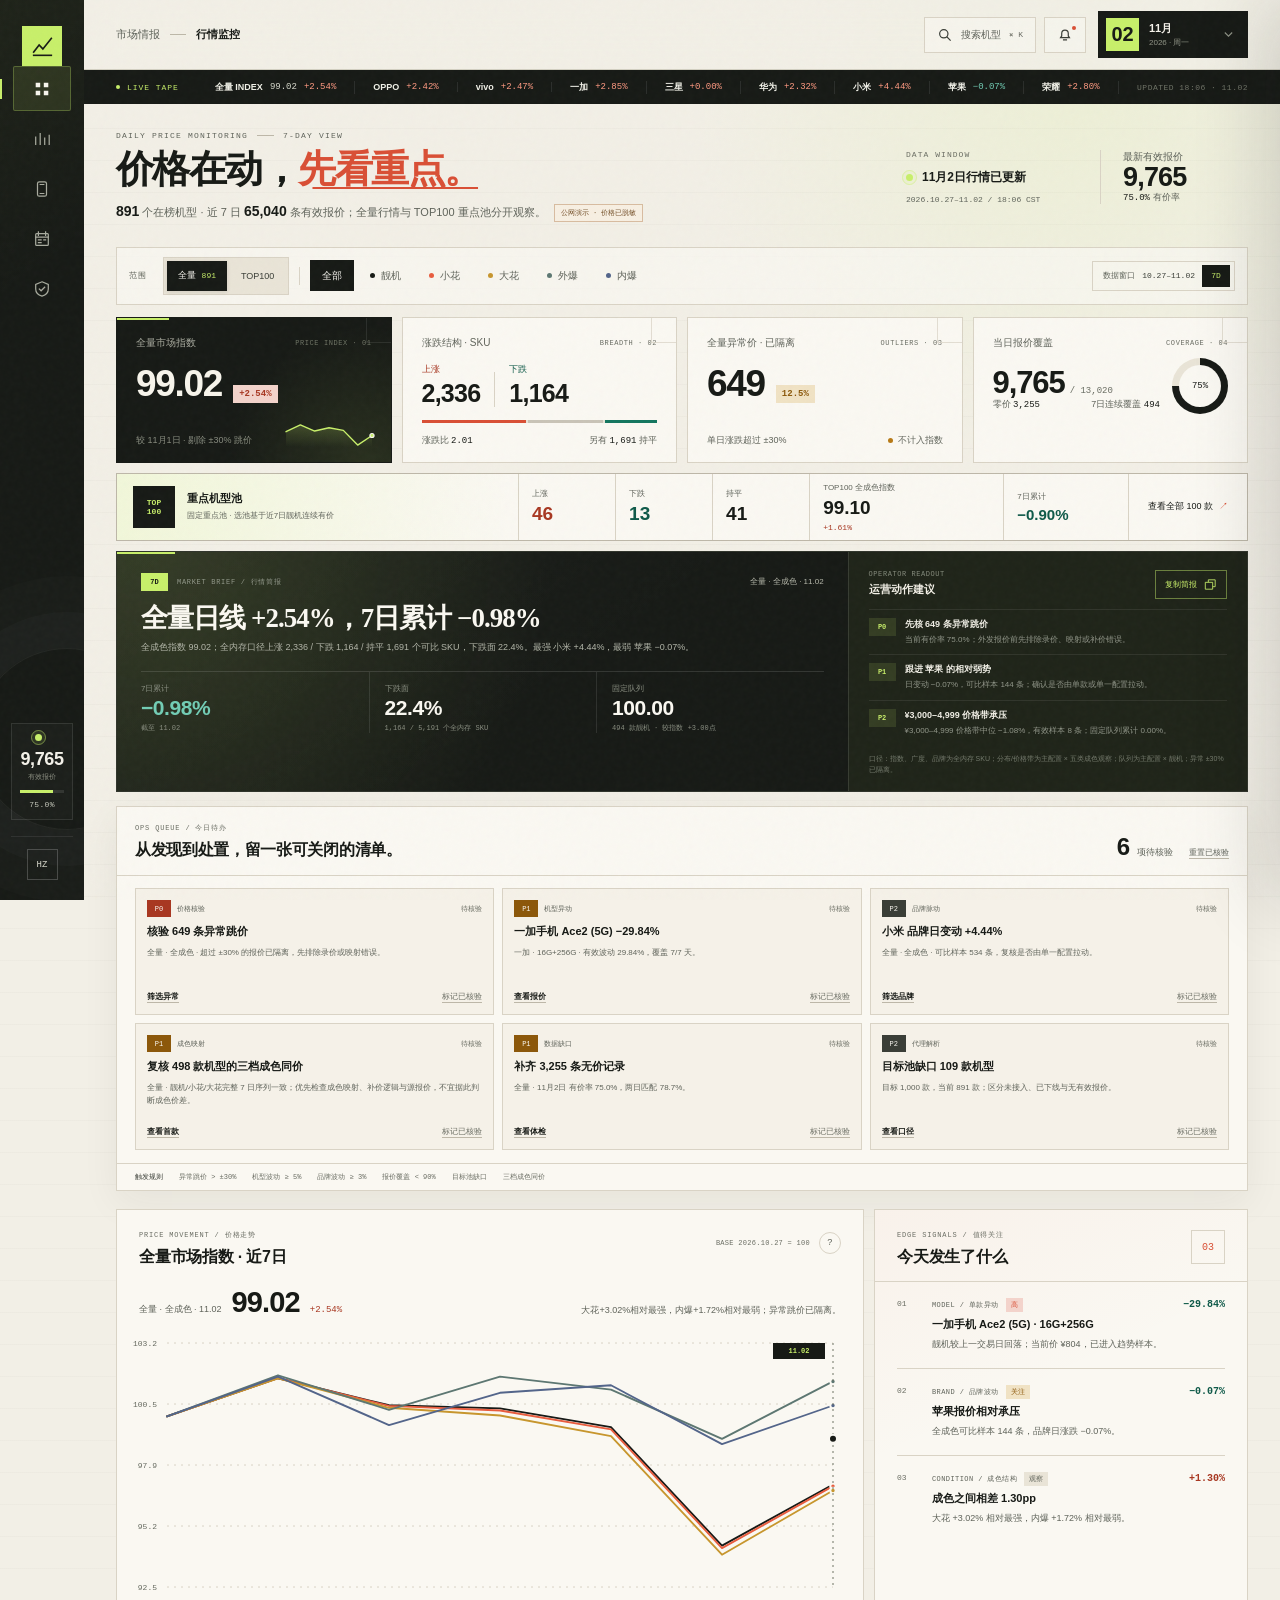
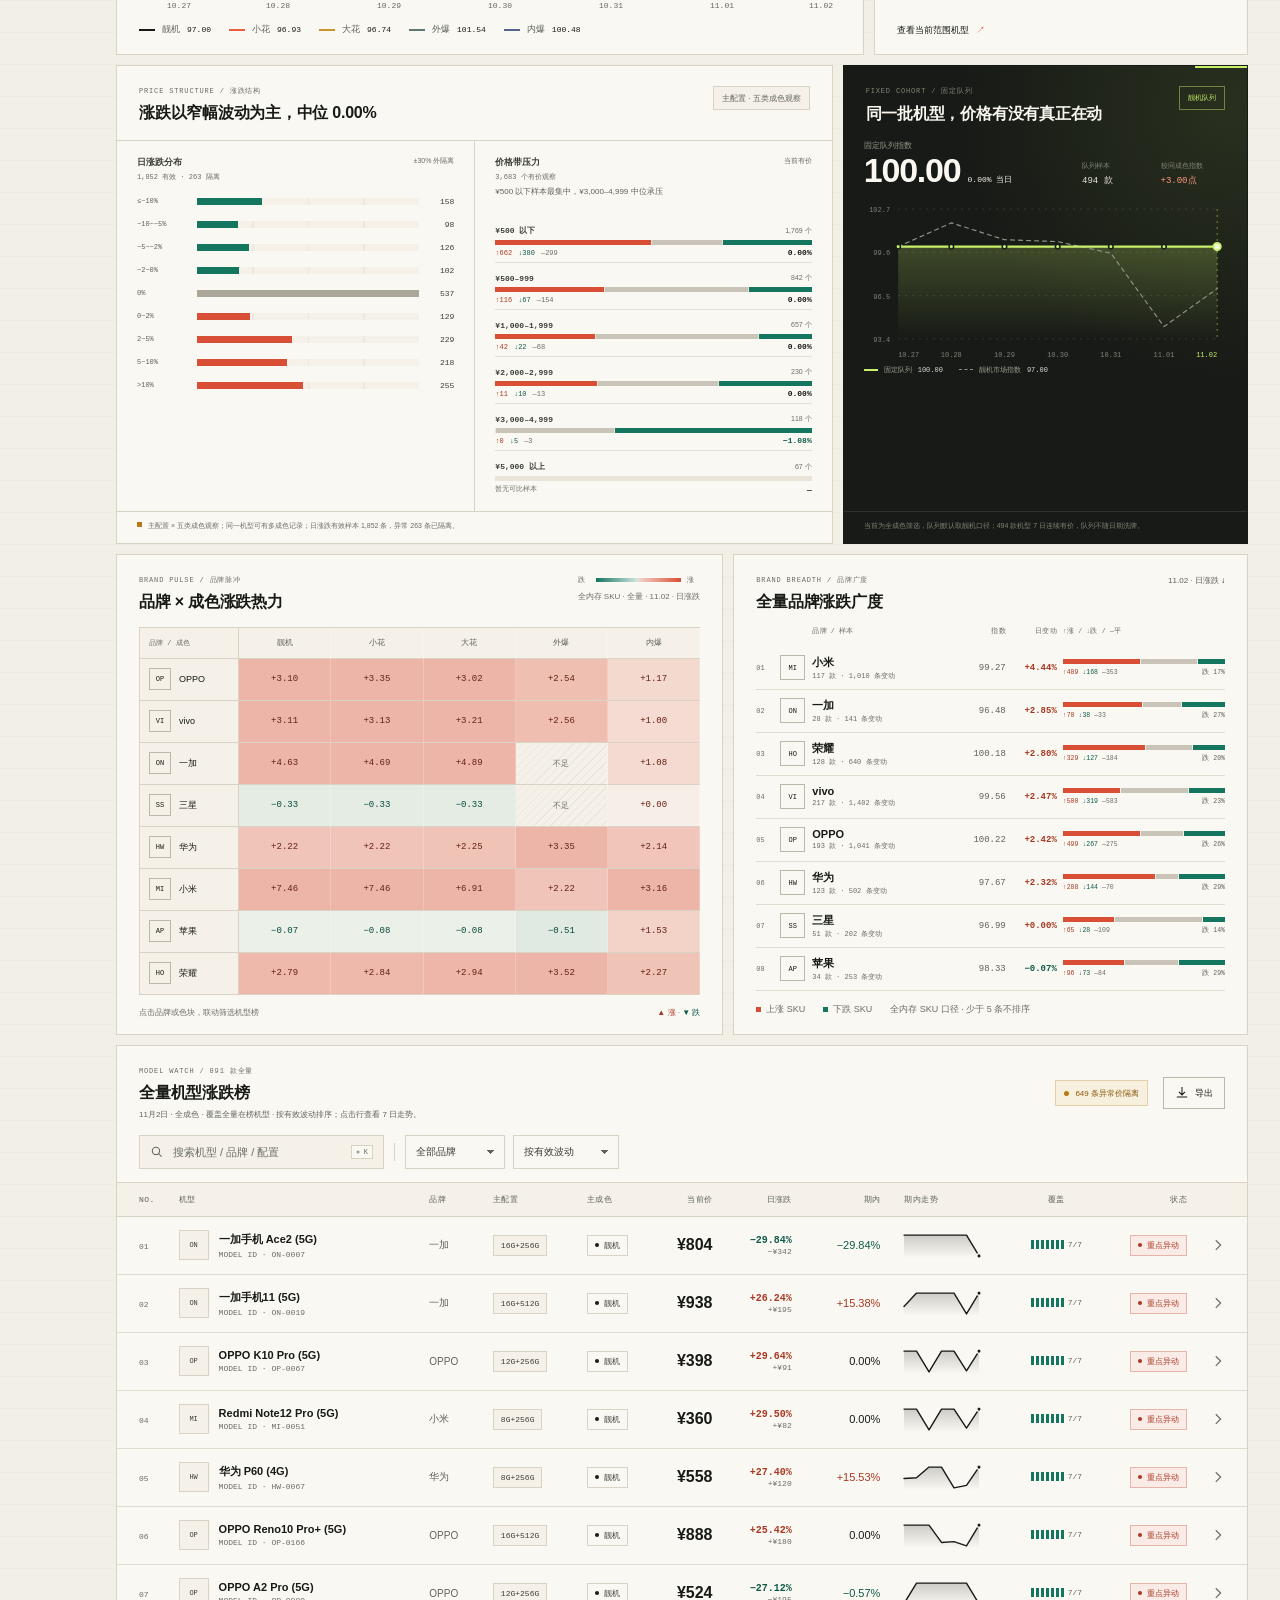
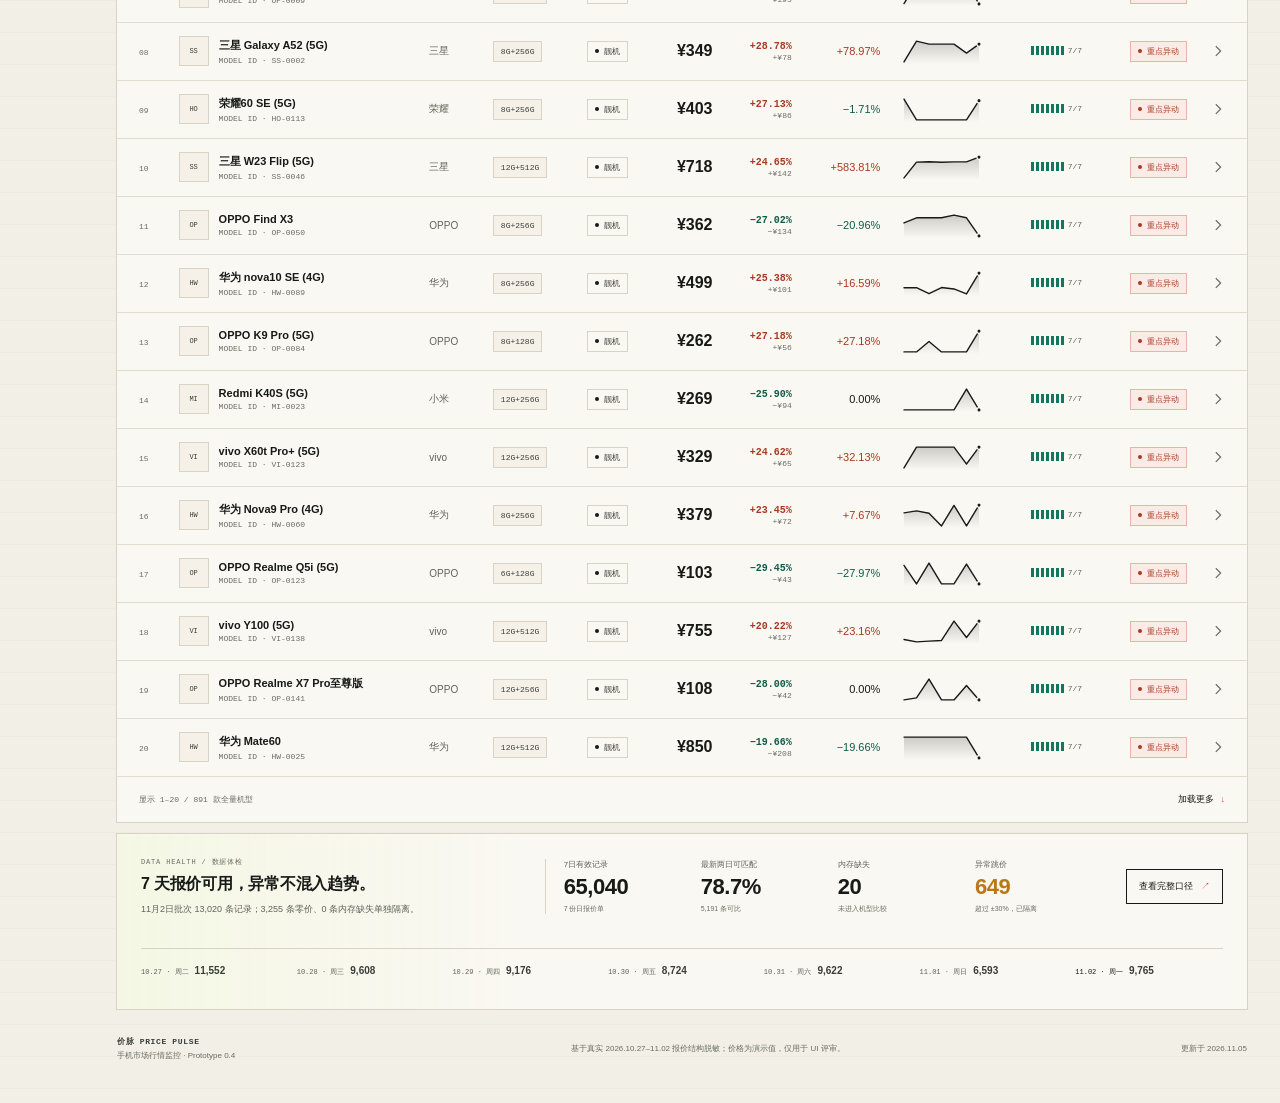
==== commit 892b769e: "feat: add P0 market intelligence modules" ====
--- a/index.html
+++ b/index.html
@@ -6,9 +6,9 @@
     <meta name="description" content="手机市场行情监控：按日追踪 891 个机型与 TOP100 重点机型的报价变化。" />
     <meta name="theme-color" content="#171a16" />
     <title>价脉 Price Pulse · 手机市场行情监控</title>
-    <link rel="stylesheet" href="styles.css?v=20261104h" />
-    <script src="assets/data.js?v=20261104h" defer></script>
-    <script src="app.js?v=20261104h" defer></script>
+    <link rel="stylesheet" href="styles.css?v=20261105a" />
+    <script src="assets/data.js?v=20261105a" defer></script>
+    <script src="app.js?v=20261105a" defer></script>
   </head>
   <body>
     <div class="page-grain" aria-hidden="true"></div>
@@ -171,6 +171,20 @@
           <button class="top100-action" type="button" data-scope-select="top100">查看全部 100 款 <span>↗</span></button>
         </section>
 
+        <section class="brief-band" aria-labelledby="briefTitle">
+          <div class="brief-lead">
+            <div class="brief-eyebrow"><span class="brief-flag">7D</span><span>MARKET BRIEF / 行情简报</span><em id="briefScope">全量 · 全成色 · 11.02</em></div>
+            <h2 id="briefTitle">全量日线走强，7日价格仍在修复</h2>
+            <p class="brief-summary" id="briefSummary">正在生成当前筛选口径的市场摘要。</p>
+            <div class="brief-facts" id="briefFacts"></div>
+          </div>
+          <aside class="brief-actions-panel" aria-label="运营行动建议">
+            <div class="brief-actions-head"><div><span>OPERATOR READOUT</span><strong>运营动作建议</strong></div><button type="button" class="brief-copy" data-brief-copy>复制简报 <svg viewBox="0 0 18 18" aria-hidden="true"><path d="M6 5V2.5h9.5V12H13M2.5 6H12v9.5H2.5z"/></svg></button></div>
+            <ol class="brief-actions" id="briefActions"></ol>
+            <p class="brief-footnote" id="briefFootnote">报价参考，非成交价。</p>
+          </aside>
+        </section>
+
         <section class="ops-band" id="ops" aria-labelledby="opsTitle">
           <div class="ops-band-head">
             <div><div class="panel-kicker">OPS QUEUE / 今日待办</div><h2 id="opsTitle">从发现到处置，留一张可关闭的清单。</h2></div>
@@ -194,6 +208,37 @@
           </aside>
         </section>
 
+        <section class="dashboard-grid analysis-grid" aria-label="价格结构分析">
+          <article class="panel structure-panel">
+            <header class="panel-header"><div><div class="panel-kicker">PRICE STRUCTURE / 涨跌结构</div><h2 id="distributionTitle">涨跌以窄幅波动为主，方向尚未拉开</h2></div><span class="structure-scope" id="structureScope">主配置 · 全成色</span></header>
+            <div class="structure-columns">
+              <section class="structure-col" aria-labelledby="distributionLabel">
+                <div class="structure-col-head"><div><span id="distributionLabel">日涨跌分布</span><small id="distributionMeta">—</small></div><em>±30% 外隔离</em></div>
+                <div class="distribution-list" id="changeDistribution" role="list"></div>
+              </section>
+              <section class="structure-col" aria-labelledby="priceBandLabel">
+                <div class="structure-col-head"><div><span id="priceBandLabel">价格带压力</span><small id="priceBandMeta">—</small></div><em>当前有价</em></div>
+                <p class="price-band-title" id="priceBandTitle">正在聚合价格带样本。</p>
+                <div class="price-band-list" id="priceBands" role="list"></div>
+              </section>
+            </div>
+            <p class="structure-foot" id="structureFoot">主配置 × 当前成色；异常跳价不进入分布。</p>
+          </article>
+
+          <article class="panel cohort-panel">
+            <header class="panel-header"><div><div class="panel-kicker">FIXED COHORT / 固定队列</div><h2>同一批机型，价格有没有真正在动</h2></div><span class="cohort-badge" id="cohortBadge">靓机队列</span></header>
+            <div class="cohort-body">
+              <div class="cohort-main">
+                <div class="cohort-value"><span>固定队列指数</span><strong id="cohortIndex">100.00</strong><em id="cohortChange">—</em></div>
+                <div class="cohort-facts"><div><span>队列样本</span><strong id="cohortSample">—</strong></div><div><span>较同成色指数</span><strong id="cohortDiff">—</strong></div></div>
+              </div>
+              <div class="cohort-chart" id="cohortChart" role="img" aria-label="固定队列与同成色市场指数趋势"></div>
+              <div class="cohort-legend" id="cohortLegend"></div>
+            </div>
+            <p class="cohort-foot" id="cohortFoot">队列固定不随日期变化；按每日中位涨跌复利计算。</p>
+          </article>
+        </section>
+
         <section class="dashboard-grid brand-grid" id="brands">
           <article class="panel heatmap-panel">
             <header class="panel-header"><div><div class="panel-kicker">BRAND PULSE / 品牌脉冲</div><h2>品牌 × 成色涨跌热力</h2></div><div class="heat-legend"><span>跌</span><i class="heat-scale"></i><span>涨</span><em id="heatScopeLabel">全量口径 · 日涨跌幅</em></div></header>
@@ -201,7 +246,8 @@
             <div class="panel-caption"><span>点击品牌或色块，联动筛选机型榜</span><span><b class="up-text">▲ 涨</b> · <b class="down-text">▼ 跌</b></span></div>
           </article>
           <article class="panel ranking-panel">
-            <header class="panel-header"><div><div class="panel-kicker">BRAND RANKING / 品牌强弱</div><h2 id="brandRankingTitle">品牌日涨跌排行</h2></div><div class="ranking-sort" id="rankingSortLabel">按日涨跌 <span>↓</span></div></header>
+            <header class="panel-header"><div><div class="panel-kicker">BRAND BREADTH / 品牌广度</div><h2 id="brandRankingTitle">品牌日涨跌排行</h2></div><div class="ranking-sort" id="rankingSortLabel">按日涨跌 <span>↓</span></div></header>
+            <div class="brand-breadth-head" aria-hidden="true"><span></span><span></span><span>品牌 / 样本</span><span>指数</span><span>日变动</span><span>↑涨 / ↓跌 / —平</span></div>
             <div class="brand-ranking" id="brandRanking"></div>
             <div class="ranking-foot"><span><i class="legend-square up-bg"></i>上涨</span><span><i class="legend-square down-bg"></i>下跌</span><span>样本少于 5 条标记为不足</span></div>
           </article>
@@ -237,7 +283,7 @@
           <div class="quality-timeline" id="qualityTimeline" role="group" aria-label="7日有效报价趋势"></div>
         </section>
 
-        <footer class="page-footer"><div><strong>价脉 PRICE PULSE</strong><span>手机市场行情监控 · Prototype 0.3</span></div><p id="footerDemoNote">基于 2026.10.27–11.02 七份报价单；价格为业务参考价，仅用于内部评审。</p><span>更新于 2026.11.04</span></footer>
+        <footer class="page-footer"><div><strong>价脉 PRICE PULSE</strong><span>手机市场行情监控 · Prototype 0.4</span></div><p id="footerDemoNote">基于 2026.10.27–11.02 七份报价单；价格为业务参考价，仅用于内部评审。</p><span>更新于 2026.11.05</span></footer>
       </main>
     </div>
 
@@ -264,6 +310,7 @@
         <div class="method-step"><span>04</span><div><strong>TOP100 为固定重点池</strong><p>选取近 7 日靓机连续有价、按最新靓机市场价排序的前 100 款机型；与全量口径分开计算。</p></div></div>
         <div class="method-step"><span>05</span><div><strong>样本不足不输出强弱结论</strong><p>品牌或成色可比样本少于 5 条时标记“样本不足”，不进入排行结论。</p></div></div>
         <div class="method-step"><span>06</span><div><strong>报价矩阵与目标池</strong><p>买家按「内存 × 成色」查看参考价；目标池为 1,000 款，当前在榜 891 款，缺口 109 款单独进入运营待办。演示数据仅主配置使用真实脱敏行情，其他内存为演示阶梯，接入真实多内存报价后自动替换。</p></div></div>
+        <div class="method-step"><span>07</span><div><strong>结构分析与固定队列</strong><p>涨跌分布和价格带仅使用主配置报价；筛选“全部”时汇总五类成色观察，同一机型可有多成色记录。固定队列选取当前成色 7 日连续有价的同一批机型，按每日中位涨跌复利形成指数；筛选“全部”时明确采用靓机固定队列。</p></div></div>
       </div>
       <div class="dialog-foot"><span id="methodFooterNote">当前为 7 日报价口径；指数仅反映报价变化，不等同成交量或利润。</span><button type="button" data-method-close>我知道了</button></div>
     </dialog>
--- a/styles.css
+++ b/styles.css
@@ -1797,6 +1797,27 @@
 
 .brand-ranking {
   padding: 11px 22px 0;
+}
+
+.brand-breadth-head {
+  display: grid;
+  grid-template-columns: 20px 27px minmax(88px, 0.9fr) 43px 50px minmax(125px, 1.25fr);
+  align-items: center;
+  gap: 7px;
+  padding: 14px 22px 0;
+  color: var(--muted-2);
+  font-family: var(--font-mono);
+  font-size: 6.5px;
+  letter-spacing: 0.03em;
+}
+
+.brand-breadth-head span:nth-child(4),
+.brand-breadth-head span:nth-child(5) {
+  text-align: right;
+}
+
+.brand-breadth-head span:last-child {
+  text-align: left;
 }
 
 .brand-row {
@@ -3071,6 +3092,834 @@
   }
 }
 
+/* P0 market intelligence */
+.brief-band {
+  position: relative;
+  display: grid;
+  grid-template-columns: minmax(0, 1.5fr) minmax(340px, 0.82fr);
+  margin-bottom: 10px;
+  overflow: hidden;
+  border: 1px solid #30342b;
+  background:
+    radial-gradient(circle at 3% 0%, rgba(200, 239, 106, 0.14), transparent 25rem),
+    linear-gradient(145deg, rgba(255, 255, 255, 0.025), transparent 45%),
+    var(--ink);
+  color: #f4f1e8;
+}
+
+.brief-band::before {
+  position: absolute;
+  top: 0;
+  left: 0;
+  width: 58px;
+  height: 2px;
+  background: var(--lime);
+  content: "";
+}
+
+.brief-lead {
+  min-width: 0;
+  padding: 21px 24px 19px;
+}
+
+.brief-eyebrow {
+  display: flex;
+  align-items: center;
+  gap: 9px;
+  color: #92988a;
+  font-family: var(--font-mono);
+  font-size: 7px;
+  letter-spacing: 0.1em;
+}
+
+.brief-flag {
+  display: grid;
+  height: 18px;
+  min-width: 27px;
+  place-items: center;
+  background: var(--lime);
+  color: var(--ink);
+  font-size: 7px;
+  font-weight: 700;
+  letter-spacing: 0;
+}
+
+.brief-eyebrow em {
+  margin-left: auto;
+  color: #b7b9ac;
+  font-family: var(--font-sans);
+  font-size: 8px;
+  font-style: normal;
+  letter-spacing: 0;
+}
+
+.brief-band h2 {
+  margin: 12px 0 7px;
+  color: #faf8f1;
+  font-family: var(--font-display);
+  font-size: clamp(23px, 2.1vw, 31px);
+  font-weight: 900;
+  letter-spacing: -0.035em;
+  line-height: 1.12;
+}
+
+.brief-summary {
+  max-width: 760px;
+  margin: 0;
+  color: #b3b6a9;
+  font-size: 9px;
+  line-height: 1.7;
+}
+
+.brief-facts {
+  display: grid;
+  grid-template-columns: repeat(3, minmax(0, 1fr));
+  gap: 0;
+  margin-top: 16px;
+  border-top: 1px solid rgba(255, 255, 255, 0.12);
+}
+
+.brief-fact {
+  min-width: 0;
+  padding: 11px 15px 0;
+  border-left: 1px solid rgba(255, 255, 255, 0.1);
+}
+
+.brief-fact:first-child {
+  padding-left: 0;
+  border-left: 0;
+}
+
+.brief-fact > span {
+  display: block;
+  color: #898e80;
+  font-size: 8px;
+}
+
+.brief-fact strong {
+  display: block;
+  margin-top: 3px;
+  color: #faf8f1;
+  font-family: var(--num);
+  font-size: 21px;
+  font-variant-numeric: tabular-nums;
+  font-weight: 750;
+  letter-spacing: -0.02em;
+  line-height: 1;
+}
+
+.brief-fact strong.up-text {
+  color: #ff9a82 !important;
+}
+
+.brief-fact strong.down-text {
+  color: #72cdb5 !important;
+}
+
+.brief-fact small {
+  display: block;
+  margin-top: 5px;
+  overflow: hidden;
+  color: #898e80;
+  font-family: var(--font-mono);
+  font-size: 7px;
+  text-overflow: ellipsis;
+  white-space: nowrap;
+}
+
+.brief-actions-panel {
+  display: flex;
+  min-width: 0;
+  flex-direction: column;
+  padding: 18px 20px 16px;
+  border-left: 1px solid rgba(255, 255, 255, 0.11);
+  background: rgba(200, 239, 106, 0.045);
+}
+
+.brief-actions-head {
+  display: flex;
+  align-items: flex-start;
+  justify-content: space-between;
+  gap: 14px;
+}
+
+.brief-actions-head > div {
+  display: flex;
+  flex-direction: column;
+  gap: 4px;
+}
+
+.brief-actions-head span {
+  color: #858b7c;
+  font-family: var(--font-mono);
+  font-size: 7px;
+  letter-spacing: 0.08em;
+}
+
+.brief-actions-head strong {
+  color: #f4f1e8;
+  font-size: 11px;
+  font-weight: 650;
+}
+
+.brief-copy {
+  display: inline-flex;
+  height: 29px;
+  flex: 0 0 auto;
+  align-items: center;
+  gap: 7px;
+  padding: 0 9px;
+  border: 1px solid rgba(200, 239, 106, 0.45);
+  background: transparent;
+  color: var(--lime);
+  font-size: 8px;
+  transition: 160ms ease;
+}
+
+.brief-copy:hover {
+  background: var(--lime);
+  color: var(--ink);
+}
+
+.brief-copy svg {
+  width: 13px;
+  height: 13px;
+  fill: none;
+  stroke: currentColor;
+  stroke-linecap: square;
+  stroke-linejoin: miter;
+  stroke-width: 1.2;
+}
+
+.brief-actions {
+  display: flex;
+  flex-direction: column;
+  gap: 0;
+  margin: 10px 0 0;
+  padding: 0;
+  list-style: none;
+}
+
+.brief-action {
+  display: grid;
+  grid-template-columns: 27px minmax(0, 1fr);
+  gap: 9px;
+  padding: 8px 0;
+  border-top: 1px solid rgba(255, 255, 255, 0.08);
+}
+
+.brief-level {
+  display: grid;
+  width: 27px;
+  height: 18px;
+  place-items: center;
+  background: rgba(200, 239, 106, 0.12);
+  color: var(--lime);
+  font-family: var(--font-mono);
+  font-size: 7px;
+  font-weight: 700;
+}
+
+.brief-action > div {
+  min-width: 0;
+}
+
+.brief-action strong {
+  display: block;
+  overflow: hidden;
+  color: #efede4;
+  font-size: 9px;
+  font-weight: 650;
+  text-overflow: ellipsis;
+  white-space: nowrap;
+}
+
+.brief-action p {
+  margin: 3px 0 0;
+  color: #92978a;
+  font-size: 8px;
+  line-height: 1.55;
+}
+
+.brief-footnote {
+  margin: auto 0 0;
+  padding-top: 9px;
+  color: #747a6c;
+  font-size: 7px;
+  line-height: 1.5;
+}
+
+.analysis-grid {
+  grid-template-columns: minmax(0, 1.45fr) minmax(350px, 0.82fr);
+}
+
+.structure-panel {
+  display: flex;
+  flex-direction: column;
+}
+
+.structure-scope {
+  display: inline-flex;
+  height: 24px;
+  align-items: center;
+  padding: 0 8px;
+  border: 1px solid var(--line);
+  background: var(--card-soft);
+  color: var(--muted);
+  font-size: 8px;
+  white-space: nowrap;
+}
+
+.structure-columns {
+  display: grid;
+  flex: 1;
+  grid-template-columns: repeat(2, minmax(0, 1fr));
+  margin-top: 16px;
+  border-top: 1px solid var(--line);
+}
+
+.structure-col {
+  min-width: 0;
+  padding: 15px 20px 12px;
+}
+
+.structure-col + .structure-col {
+  border-left: 1px solid var(--line);
+}
+
+.structure-col-head {
+  display: flex;
+  align-items: flex-start;
+  justify-content: space-between;
+  gap: 10px;
+  min-height: 28px;
+}
+
+.structure-col-head > div {
+  display: flex;
+  min-width: 0;
+  flex-direction: column;
+  gap: 3px;
+}
+
+.structure-col-head span {
+  color: var(--ink-3);
+  font-size: 9px;
+  font-weight: 650;
+}
+
+.structure-col-head small {
+  color: var(--muted-2);
+  font-family: var(--font-mono);
+  font-size: 7px;
+}
+
+.structure-col-head em {
+  color: var(--muted-2);
+  font-size: 7px;
+  font-style: normal;
+  white-space: nowrap;
+}
+
+.distribution-list {
+  display: flex;
+  flex-direction: column;
+  gap: 3px;
+  margin-top: 7px;
+}
+
+.dist-row {
+  display: grid;
+  grid-template-columns: 53px minmax(0, 1fr) 28px;
+  align-items: center;
+  gap: 7px;
+  min-height: 20px;
+}
+
+.dist-label {
+  color: var(--muted);
+  font-family: var(--font-mono);
+  font-size: 7px;
+  white-space: nowrap;
+}
+
+.dist-track {
+  display: block;
+  height: 7px;
+  overflow: hidden;
+  background:
+    repeating-linear-gradient(90deg, rgba(151, 153, 143, 0.1) 0 1px, transparent 1px 25%),
+    var(--card-soft);
+}
+
+.dist-track i {
+  display: block;
+  height: 100%;
+  min-width: 0;
+  transition: width 320ms ease;
+}
+
+.dist-up .dist-track i { background: var(--up); }
+.dist-down .dist-track i { background: var(--down); }
+.dist-flat .dist-track i { background: #aaa698; }
+
+.dist-row > strong {
+  color: var(--ink-3);
+  font-family: var(--font-mono);
+  font-size: 8px;
+  font-weight: 500;
+  text-align: right;
+}
+
+.price-band-list {
+  display: flex;
+  flex-direction: column;
+  gap: 6px;
+  margin-top: 7px;
+}
+
+.price-band-title {
+  min-height: 28px;
+  margin: 2px 0 0;
+  color: var(--muted);
+  font-size: 8px;
+  line-height: 1.55;
+}
+
+.price-band-item {
+  padding: 4px 0 5px;
+  border-bottom: 1px solid rgba(217, 211, 197, 0.65);
+}
+
+.price-band-item:last-child {
+  border-bottom: 0;
+}
+
+.price-band-head,
+.price-band-foot {
+  display: flex;
+  align-items: center;
+  justify-content: space-between;
+  gap: 8px;
+}
+
+.price-band-head strong {
+  color: var(--ink-3);
+  font-family: var(--font-mono);
+  font-size: 8px;
+  font-weight: 600;
+}
+
+.price-band-head span {
+  color: var(--muted-2);
+  font-size: 7px;
+}
+
+.price-band-segments {
+  display: flex;
+  height: 5px;
+  gap: 1px;
+  margin: 4px 0 3px;
+  overflow: hidden;
+  background: var(--paper-deep);
+}
+
+.price-band-segments i {
+  display: block;
+  height: 100%;
+}
+
+.price-band-segments .is-up { background: var(--up); }
+.price-band-segments .is-flat { background: #c9c4b7; }
+.price-band-segments .is-down { background: var(--down); }
+
+.price-band-foot span {
+  display: flex;
+  align-items: center;
+  gap: 6px;
+  color: var(--muted-2);
+  font-family: var(--font-mono);
+  font-size: 7px;
+}
+
+.price-band-foot span b {
+  font-weight: 500;
+}
+
+.price-band-foot > strong {
+  font-family: var(--font-mono);
+  font-size: 8px;
+  font-weight: 600;
+}
+
+.structure-foot {
+  margin: 0;
+  padding: 9px 20px 11px;
+  border-top: 1px solid var(--line);
+  color: var(--muted-2);
+  font-size: 7px;
+  line-height: 1.5;
+}
+
+.structure-foot::before {
+  display: inline-block;
+  width: 5px;
+  height: 5px;
+  margin-right: 6px;
+  background: var(--warn);
+  content: "";
+  vertical-align: 1px;
+}
+
+.cohort-panel {
+  position: relative;
+  display: flex;
+  min-height: 100%;
+  flex-direction: column;
+  overflow: hidden;
+  border-color: var(--ink);
+  background:
+    radial-gradient(circle at 96% 9%, rgba(200, 239, 106, 0.1), transparent 17rem),
+    var(--ink);
+  color: #f4f1e8;
+}
+
+.cohort-panel::before {
+  position: absolute;
+  top: 0;
+  right: 0;
+  width: 52px;
+  height: 2px;
+  background: var(--lime);
+  content: "";
+}
+
+.cohort-panel .panel-kicker {
+  color: #818678;
+}
+
+.cohort-panel .panel-header h2 {
+  max-width: 330px;
+  color: #f8f6ee;
+  line-height: 1.35;
+}
+
+.cohort-badge {
+  display: inline-flex;
+  height: 24px;
+  flex: 0 0 auto;
+  align-items: center;
+  padding: 0 8px;
+  border: 1px solid rgba(200, 239, 106, 0.45);
+  color: var(--lime);
+  font-family: var(--font-mono);
+  font-size: 7px;
+  white-space: nowrap;
+}
+
+.cohort-body {
+  display: flex;
+  flex: 1;
+  flex-direction: column;
+  padding: 15px 20px 0;
+}
+
+.cohort-main {
+  display: flex;
+  align-items: flex-end;
+  justify-content: space-between;
+  gap: 18px;
+}
+
+.cohort-value > span {
+  display: block;
+  color: #92978a;
+  font-size: 8px;
+}
+
+.cohort-value strong {
+  display: inline-block;
+  margin-top: 2px;
+  color: #faf8f1;
+  font-family: var(--num);
+  font-size: 34px;
+  font-variant-numeric: tabular-nums;
+  font-weight: 750;
+  letter-spacing: -0.035em;
+  line-height: 1;
+}
+
+.cohort-value em {
+  margin-left: 7px;
+  font-family: var(--font-mono);
+  font-size: 8px;
+  font-style: normal;
+}
+
+.cohort-value em.up-text { color: #ff9a82 !important; }
+.cohort-value em.down-text { color: #72cdb5 !important; }
+
+.cohort-facts {
+  display: grid;
+  min-width: 145px;
+  grid-template-columns: repeat(2, minmax(0, 1fr));
+  gap: 12px;
+}
+
+.cohort-facts > div {
+  min-width: 0;
+}
+
+.cohort-facts span {
+  display: block;
+  color: #818678;
+  font-size: 7px;
+}
+
+.cohort-facts strong {
+  display: block;
+  margin-top: 3px;
+  color: #e5e3da;
+  font-family: var(--font-mono);
+  font-size: 9px;
+  font-weight: 500;
+  white-space: nowrap;
+}
+
+.cohort-facts strong.up-text { color: #ff9a82 !important; }
+.cohort-facts strong.down-text { color: #72cdb5 !important; }
+
+.cohort-chart {
+  position: relative;
+  height: 168px;
+  margin-top: 8px;
+}
+
+.cohort-chart svg {
+  width: 100%;
+  height: 100%;
+  overflow: visible;
+}
+
+.cohort-grid-line {
+  stroke: rgba(255, 255, 255, 0.12);
+  stroke-dasharray: 2 5;
+  stroke-width: 1;
+}
+
+.cohort-axis-text,
+.cohort-x-label {
+  fill: #7e8376;
+  font-family: var(--font-mono);
+  font-size: 7px;
+}
+
+.cohort-x-label.is-selected {
+  fill: var(--lime);
+}
+
+.cohort-main-line,
+.cohort-market-line {
+  fill: none;
+  stroke-linecap: round;
+  stroke-linejoin: round;
+  vector-effect: non-scaling-stroke;
+}
+
+.cohort-main-line {
+  stroke: var(--lime);
+  stroke-width: 2.2;
+}
+
+.cohort-market-line {
+  stroke: #8b9183;
+  stroke-dasharray: 4 4;
+  stroke-width: 1.2;
+}
+
+.cohort-dot {
+  fill: var(--lime);
+  stroke: var(--ink);
+  stroke-width: 1.5;
+}
+
+.cohort-dot.is-selected {
+  fill: #faf8f1;
+  stroke: var(--lime);
+  stroke-width: 2;
+}
+
+.cohort-selected-line {
+  stroke: rgba(200, 239, 106, 0.5);
+  stroke-dasharray: 2 4;
+  stroke-width: 1;
+}
+
+.cohort-legend {
+  display: flex;
+  flex-wrap: wrap;
+  gap: 7px 16px;
+  padding: 2px 0 10px;
+  color: #9b9f92;
+  font-size: 7px;
+}
+
+.cohort-legend span {
+  display: flex;
+  align-items: center;
+  gap: 6px;
+}
+
+.cohort-legend b {
+  color: #dedcd3;
+  font-family: var(--font-mono);
+  font-weight: 500;
+}
+
+.cohort-key {
+  display: block;
+  width: 14px;
+  height: 2px;
+}
+
+.cohort-key-main { background: var(--lime); }
+.cohort-key-market { border-top: 1px dashed #8b9183; background: transparent; }
+
+.cohort-foot {
+  margin: auto 0 0;
+  padding: 9px 20px 11px;
+  border-top: 1px solid rgba(255, 255, 255, 0.1);
+  color: #7f8476;
+  font-size: 7px;
+  line-height: 1.5;
+}
+
+.cohort-empty {
+  display: flex;
+  height: 100%;
+  align-items: center;
+  justify-content: center;
+  flex-direction: column;
+  gap: 5px;
+  color: #858a7c;
+  font-size: 8px;
+}
+
+.cohort-empty strong {
+  color: #e9e7de;
+  font-size: 10px;
+}
+
+.brand-row {
+  grid-template-columns: 20px 27px minmax(88px, 0.9fr) 43px 50px minmax(125px, 1.25fr);
+  gap: 7px;
+  min-height: 43px;
+  padding: 4px 0;
+}
+
+.brand-breadth-bar {
+  display: flex;
+  height: 5px;
+  gap: 1px;
+  overflow: hidden;
+  background: var(--card-soft);
+}
+
+.brand-breadth-bar i {
+  display: block;
+  height: 100%;
+}
+
+.brand-breadth-bar .is-up { background: var(--up); }
+.brand-breadth-bar .is-flat { background: #c9c4b7; }
+.brand-breadth-bar .is-down { background: var(--down); }
+
+.brand-breadth-meta {
+  display: flex;
+  align-items: center;
+  gap: 5px;
+  margin-top: 4px;
+  color: var(--muted-2);
+  font-family: var(--font-mono);
+  font-size: 6.5px;
+  font-variant-numeric: tabular-nums;
+  white-space: nowrap;
+}
+
+.brand-breadth-meta b {
+  margin-left: auto;
+  color: var(--muted);
+  font-weight: 500;
+}
+
+.brand-row.is-insufficient .brand-breadth-bar i {
+  background: var(--line);
+}
+
+@media (max-width: 1320px) {
+  .brand-breadth-head {
+    grid-template-columns: 18px 26px minmax(62px, 1fr) 40px 45px minmax(96px, 1.1fr);
+    gap: 6px;
+  }
+
+  .brand-row {
+    grid-template-columns: 18px 26px minmax(62px, 1fr) 40px 45px minmax(96px, 1.1fr);
+    gap: 6px;
+  }
+
+  .brand-breadth-meta {
+    gap: 4px;
+  }
+}
+
+@media (max-width: 1080px) {
+  .analysis-grid { grid-template-columns: 1fr; }
+  .cohort-panel { min-height: 390px; }
+  .cohort-chart { height: 190px; }
+}
+
+@media (max-width: 860px) {
+  .brief-band { grid-template-columns: 1fr; }
+  .brief-actions-panel { border-top: 1px solid rgba(255, 255, 255, 0.11); border-left: 0; }
+  .brief-footnote { margin-top: 6px; }
+  .brief-actions { display: grid; grid-template-columns: repeat(3, minmax(0, 1fr)); gap: 10px; }
+  .brief-action { grid-template-columns: 1fr; align-content: start; border-top: 0; }
+  .brief-action p { min-height: 37px; }
+}
+
+@media (max-width: 560px) {
+  .brief-lead { padding: 18px 16px 15px; }
+  .brief-eyebrow { flex-wrap: wrap; }
+  .brief-eyebrow em { width: 100%; margin-left: 0; }
+  .brief-band h2 { font-size: 23px; }
+  .brief-summary { font-size: 8px; }
+  .brief-fact { padding-top: 9px; padding-right: 7px; padding-left: 8px; }
+  .brief-fact strong { font-size: 17px; }
+  .brief-fact small { font-size: 6px; }
+  .brief-actions-panel { padding: 15px 16px 14px; }
+  .brief-actions { grid-template-columns: 1fr; }
+  .brief-action { grid-template-columns: 27px minmax(0, 1fr); }
+  .brief-action p { min-height: 0; }
+  .structure-scope { display: none; }
+  .structure-col { padding-right: 16px; padding-left: 16px; }
+  .structure-columns { grid-template-columns: 1fr; }
+  .structure-col + .structure-col { border-top: 1px solid var(--line); border-left: 0; }
+  .structure-foot { padding-right: 16px; padding-left: 16px; }
+  .cohort-panel .panel-header { padding-right: 16px; padding-left: 16px; }
+  .cohort-body { padding-right: 16px; padding-left: 16px; }
+  .cohort-main { align-items: flex-start; flex-direction: column; gap: 10px; }
+  .cohort-facts { width: 100%; grid-template-columns: repeat(2, 1fr); }
+  .cohort-value strong { font-size: 30px; }
+  .cohort-chart { height: 170px; }
+  .cohort-foot { padding-right: 16px; padding-left: 16px; }
+  .brand-breadth-head { grid-template-columns: 18px 25px minmax(60px, 1fr) 44px minmax(86px, 1.2fr); gap: 5px; padding-right: 16px; padding-left: 16px; }
+  .brand-breadth-head span:nth-child(4) { display: none; }
+  .brand-row { grid-template-columns: 18px 25px minmax(60px, 1fr) 44px minmax(86px, 1.2fr); gap: 5px; }
+  .brand-row-index { display: none; }
+  .brand-flat-count { display: none; }
+  .brand-breadth-meta { font-size: 6px; }
+}
+
 /* Buyer quote and operations queue */
 .ops-band {
   margin: 14px 0 18px;
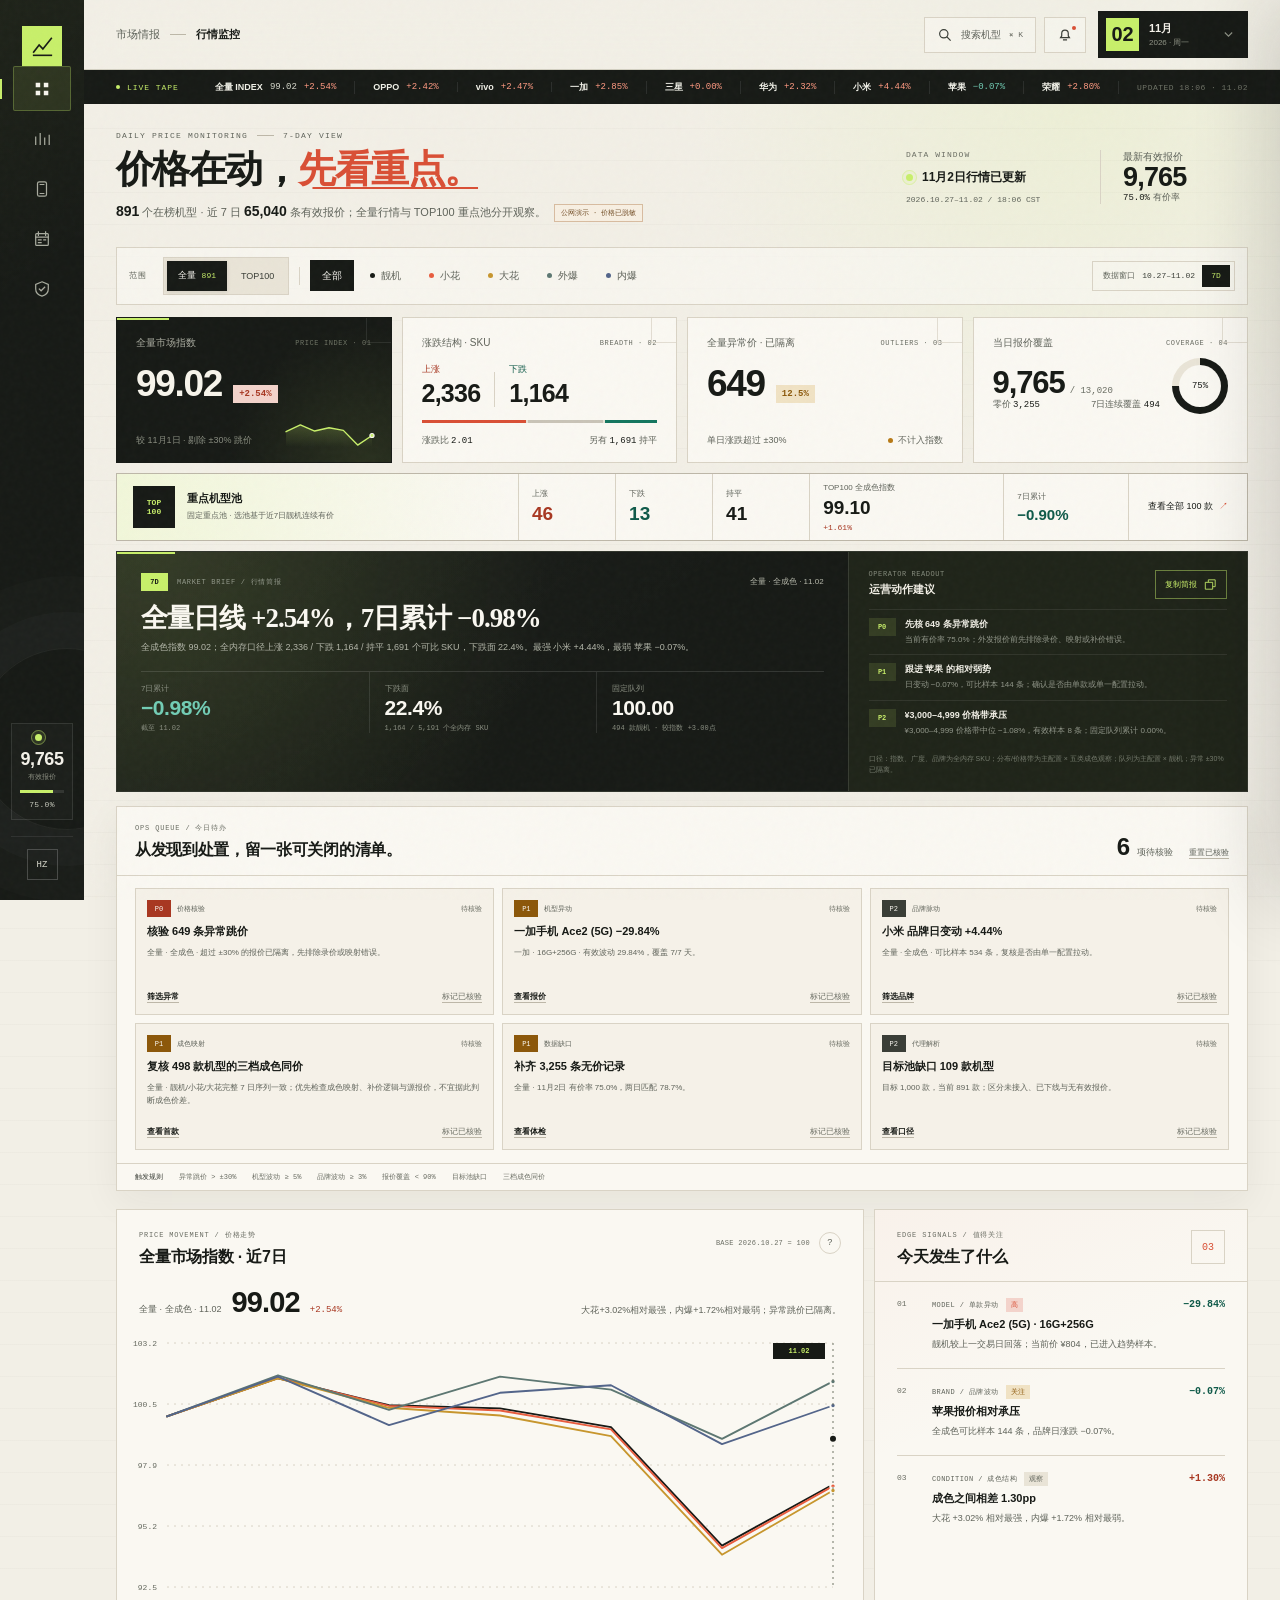
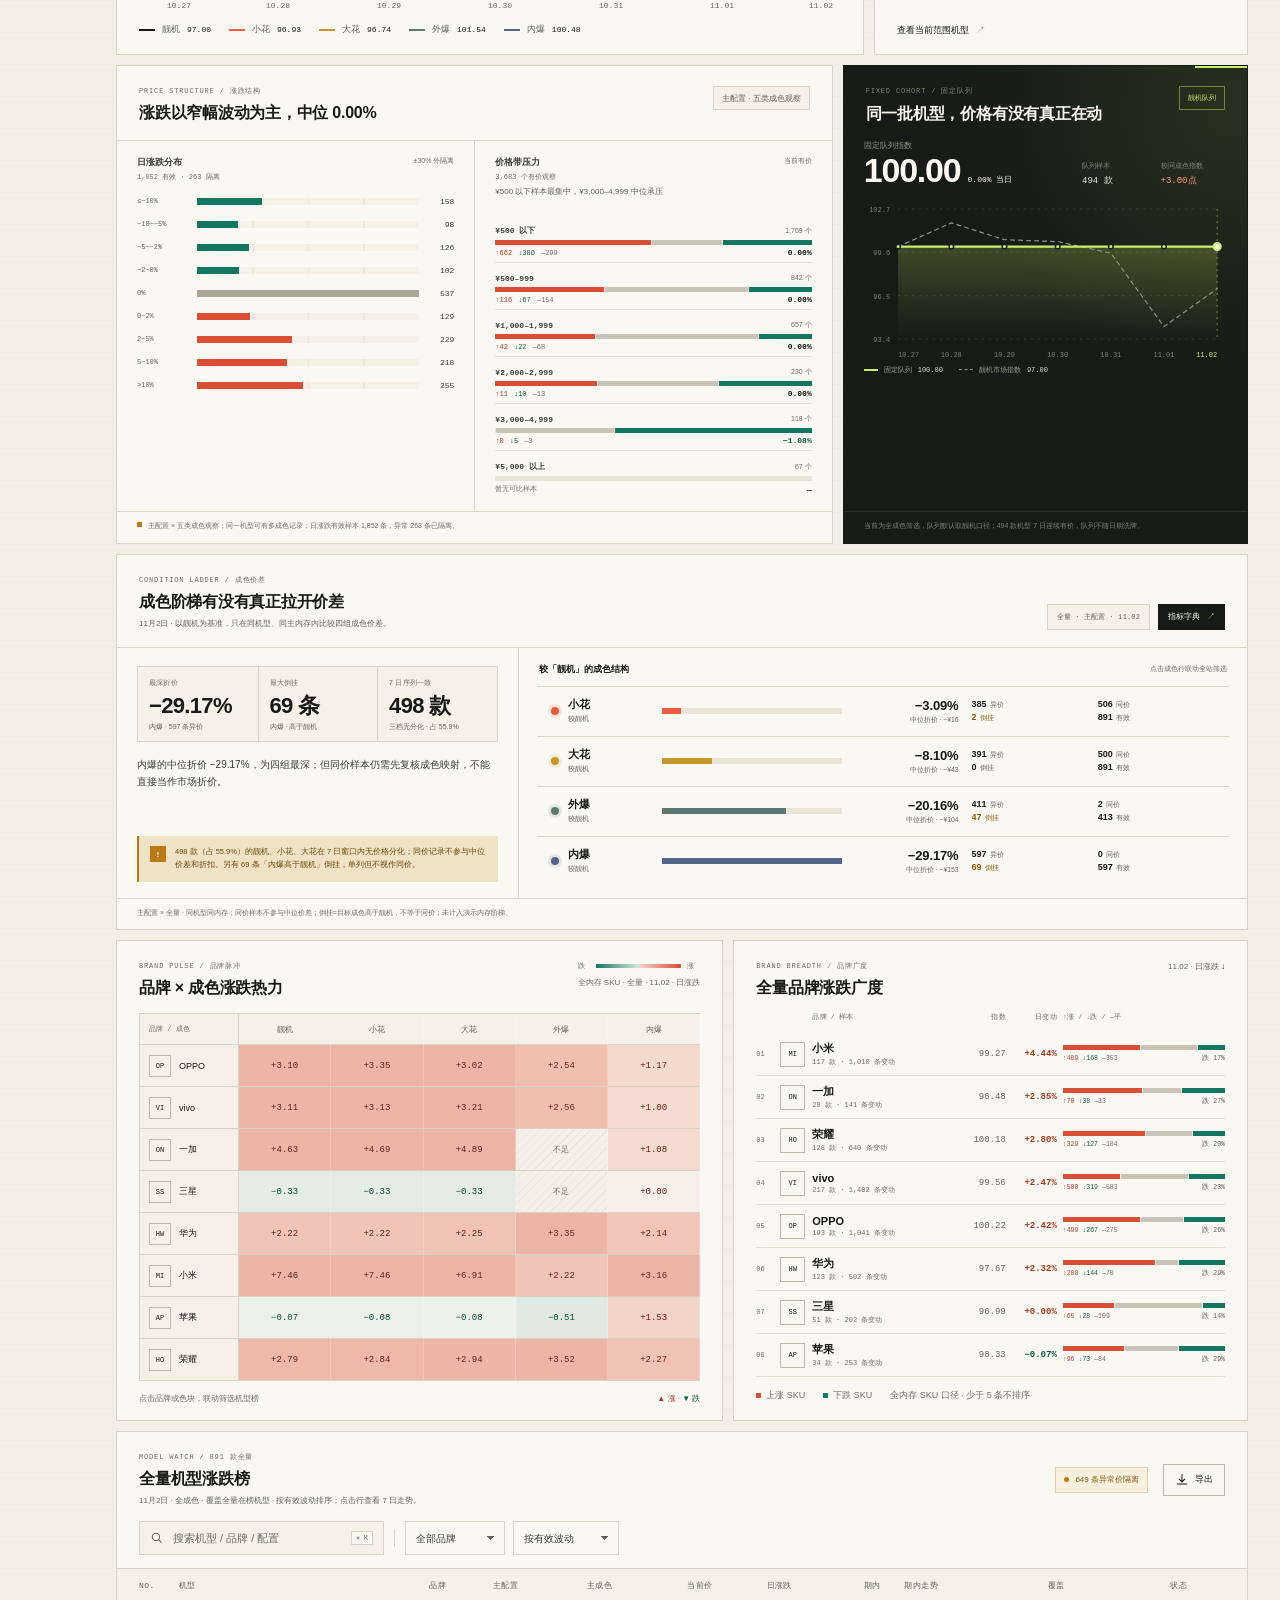
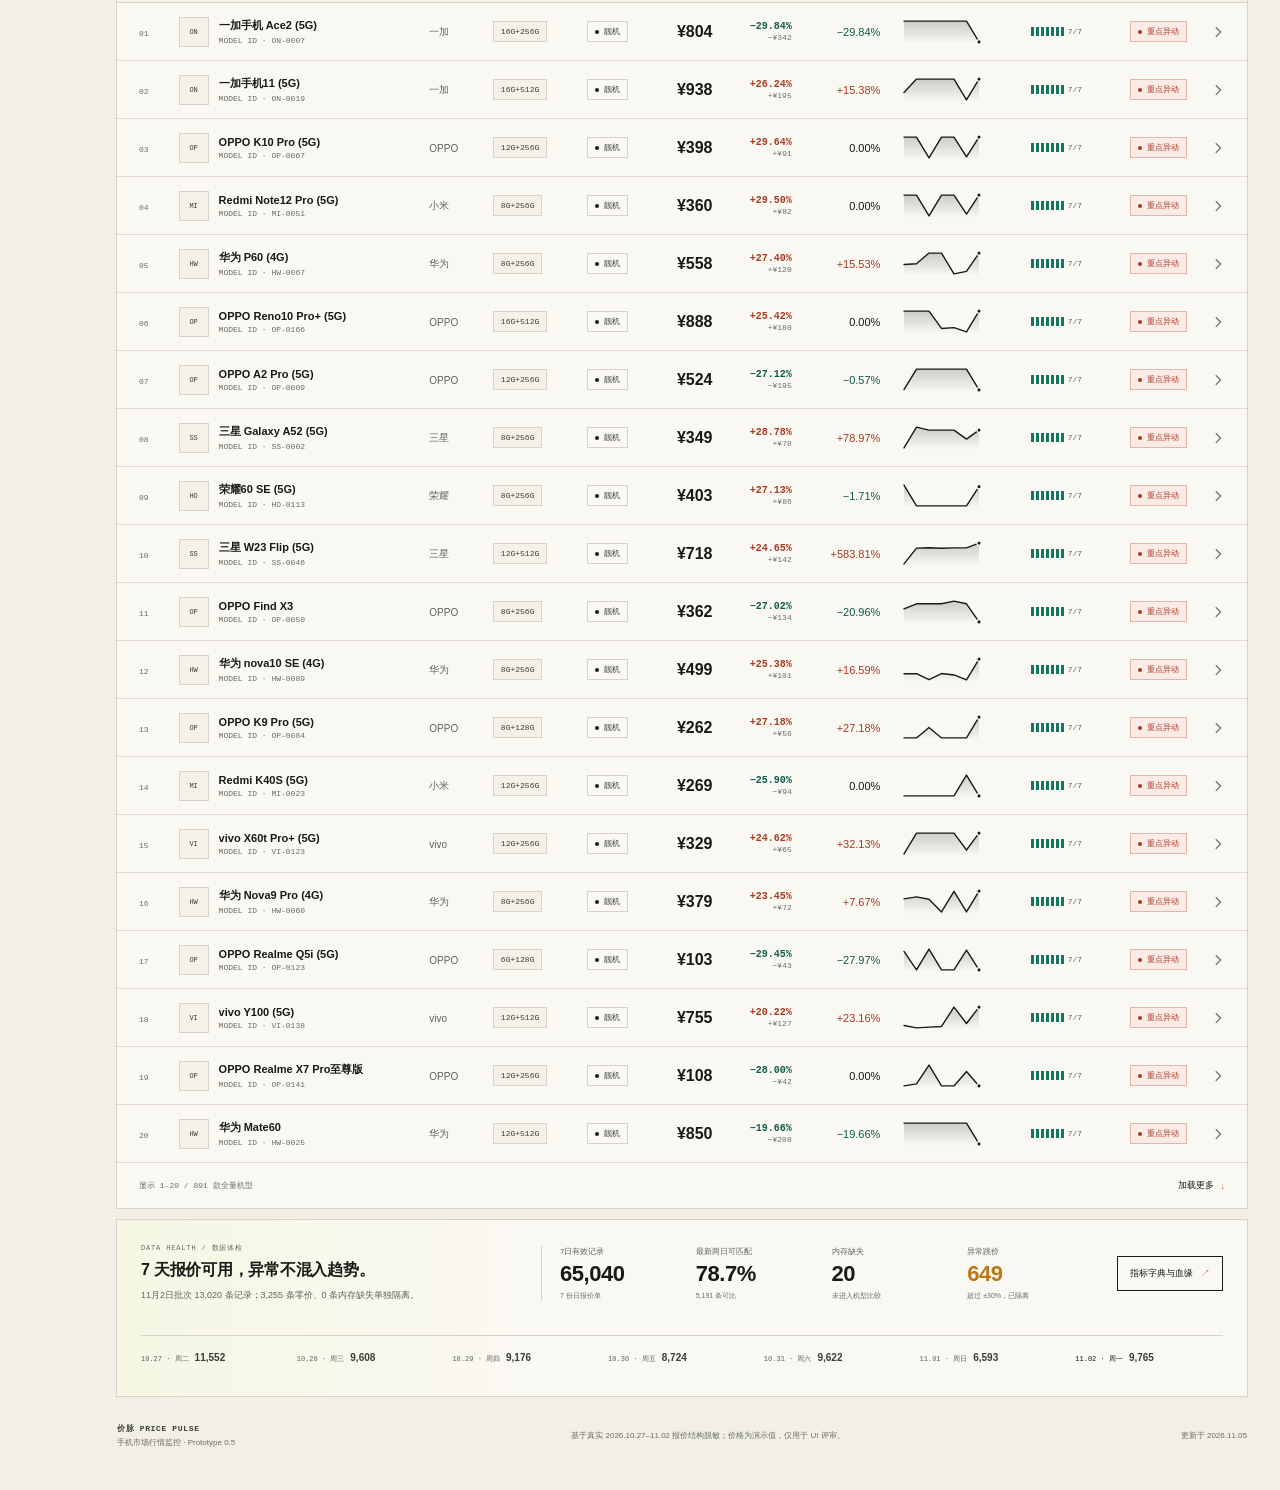
==== commit 61b1e722: "feat: add P1 condition spread and metric lineage" ====
--- a/index.html
+++ b/index.html
@@ -6,9 +6,9 @@
     <meta name="description" content="手机市场行情监控：按日追踪 891 个机型与 TOP100 重点机型的报价变化。" />
     <meta name="theme-color" content="#171a16" />
     <title>价脉 Price Pulse · 手机市场行情监控</title>
-    <link rel="stylesheet" href="styles.css?v=20261105a" />
-    <script src="assets/data.js?v=20261105a" defer></script>
-    <script src="app.js?v=20261105a" defer></script>
+    <link rel="stylesheet" href="styles.css?v=20261105b" />
+    <script src="assets/data.js?v=20261105b" defer></script>
+    <script src="app.js?v=20261105b" defer></script>
   </head>
   <body>
     <div class="page-grain" aria-hidden="true"></div>
@@ -239,6 +239,39 @@
           </article>
         </section>
 
+        <section class="panel condition-spread-panel" id="condition-spread" aria-labelledby="spreadTitle">
+          <header class="panel-header spread-header">
+            <div>
+              <div class="panel-kicker">CONDITION LADDER / 成色价差</div>
+              <h2 id="spreadTitle">成色阶梯有没有真正拉开价差</h2>
+              <p class="panel-note" id="spreadSubtitle">同日、同机型、同主内存，以靓机为基准比较四组成色价差。</p>
+            </div>
+            <div class="spread-header-meta">
+              <span id="spreadScope">全量 · 主配置 · 11.02</span>
+              <button class="spread-method-button" type="button" data-method-open>指标字典 <span>↗</span></button>
+            </div>
+          </header>
+          <div class="spread-layout">
+            <div class="spread-lead">
+              <div class="spread-kpis">
+                <div><span>最深折价</span><strong id="spreadDeepestValue">—</strong><small id="spreadDeepestLabel">—</small></div>
+                <div><span>最大倒挂</span><strong id="spreadInversionValue">—</strong><small id="spreadInversionLabel">—</small></div>
+                <div><span>7 日序列一致</span><strong id="spreadSameValue">—</strong><small id="spreadSameLabel">—</small></div>
+              </div>
+              <p class="spread-summary" id="spreadSummary">正在计算成色价差结构。</p>
+              <div class="spread-warning" id="spreadWarning">
+                <span aria-hidden="true">!</span>
+                <p id="spreadWarningText">正在复核同价样本。</p>
+              </div>
+            </div>
+            <div class="spread-detail">
+              <div class="spread-detail-head"><span>较「靓机」的成色结构</span><small>点击成色行联动全站筛选</small></div>
+              <div class="spread-list" id="conditionSpreadList" role="list"></div>
+            </div>
+          </div>
+          <p class="spread-foot" id="spreadFoot">主配置 × 同机型同内存；同价样本不参与中位价差；倒挂=目标成色高于靓机。</p>
+        </section>
+
         <section class="dashboard-grid brand-grid" id="brands">
           <article class="panel heatmap-panel">
             <header class="panel-header"><div><div class="panel-kicker">BRAND PULSE / 品牌脉冲</div><h2>品牌 × 成色涨跌热力</h2></div><div class="heat-legend"><span>跌</span><i class="heat-scale"></i><span>涨</span><em id="heatScopeLabel">全量口径 · 日涨跌幅</em></div></header>
@@ -279,11 +312,11 @@
         <section class="quality-strip" id="quality">
           <div class="quality-title"><div class="panel-kicker">DATA HEALTH / 数据体检</div><h2>7 天报价可用，异常不混入趋势。</h2><p id="qualitySummary">最新批次 13,020 条记录；内存缺失与零价单独隔离。</p></div>
           <div class="quality-metrics"><div><span>7日有效记录</span><strong id="qualityTotalSkus">65,040</strong><small>7 份日报价单</small></div><div><span>最新两日可匹配</span><strong id="qualityMatchRate">78.7%</strong><small id="qualityMatchCount">5,191 条可比</small></div><div><span>内存缺失</span><strong id="qualityMissingMemory">20</strong><small>未进入机型比较</small></div><div class="quality-warning"><span>异常跳价</span><strong id="qualityAnomalies">649</strong><small>超过 ±30%，已隔离</small></div></div>
-          <button class="quality-action" type="button" data-method-open>查看完整口径 <span>↗</span></button>
+          <button class="quality-action" type="button" data-method-open>指标字典与血缘 <span>↗</span></button>
           <div class="quality-timeline" id="qualityTimeline" role="group" aria-label="7日有效报价趋势"></div>
         </section>
 
-        <footer class="page-footer"><div><strong>价脉 PRICE PULSE</strong><span>手机市场行情监控 · Prototype 0.4</span></div><p id="footerDemoNote">基于 2026.10.27–11.02 七份报价单；价格为业务参考价，仅用于内部评审。</p><span>更新于 2026.11.05</span></footer>
+        <footer class="page-footer"><div><strong>价脉 PRICE PULSE</strong><span>手机市场行情监控 · Prototype 0.5</span></div><p id="footerDemoNote">基于 2026.10.27–11.02 七份报价单；价格为业务参考价，仅用于内部评审。</p><span>更新于 2026.11.05</span></footer>
       </main>
     </div>
 
@@ -302,15 +335,56 @@
     </aside>
 
     <dialog class="method-dialog" id="methodDialog">
-      <div class="dialog-head"><div><span class="panel-kicker">METHODOLOGY / 口径说明</span><h2>这组行情指数怎么算？</h2></div><button type="button" data-method-close aria-label="关闭口径说明"><svg viewBox="0 0 20 20"><path d="m5 5 10 10M15 5 5 15"/></svg></button></div>
+      <div class="dialog-head"><div><span class="panel-kicker">METHODOLOGY / 指标字典与数据血缘</span><h2>口径、指标、来源，放在同一页。</h2></div><button type="button" data-method-close aria-label="关闭口径说明"><svg viewBox="0 0 20 20"><path d="m5 5 10 10M15 5 5 15"/></svg></button></div>
       <div class="dialog-body">
-        <div class="method-step"><span>01</span><div><strong>对齐同一 SKU</strong><p>以「日期 + 机型 ID + 内存 + 成色」为唯一键；内存缺失和同日重复记录单独隔离。</p></div></div>
-        <div class="method-step"><span>02</span><div><strong>只比较相邻两日同一 SKU</strong><p>零价、退出榜单和缺失日期不当作降价；新进榜也不当作涨价。</p></div></div>
-        <div class="method-step"><span>03</span><div><strong>指数使用中位数并隔离跳价</strong><p>日涨跌超过 ±30% 视为异常跳价，不进入指数和品牌热力，仍保留在价格异常统计中。</p></div></div>
-        <div class="method-step"><span>04</span><div><strong>TOP100 为固定重点池</strong><p>选取近 7 日靓机连续有价、按最新靓机市场价排序的前 100 款机型；与全量口径分开计算。</p></div></div>
-        <div class="method-step"><span>05</span><div><strong>样本不足不输出强弱结论</strong><p>品牌或成色可比样本少于 5 条时标记“样本不足”，不进入排行结论。</p></div></div>
-        <div class="method-step"><span>06</span><div><strong>报价矩阵与目标池</strong><p>买家按「内存 × 成色」查看参考价；目标池为 1,000 款，当前在榜 891 款，缺口 109 款单独进入运营待办。演示数据仅主配置使用真实脱敏行情，其他内存为演示阶梯，接入真实多内存报价后自动替换。</p></div></div>
-        <div class="method-step"><span>07</span><div><strong>结构分析与固定队列</strong><p>涨跌分布和价格带仅使用主配置报价；筛选“全部”时汇总五类成色观察，同一机型可有多成色记录。固定队列选取当前成色 7 日连续有价的同一批机型，按每日中位涨跌复利形成指数；筛选“全部”时明确采用靓机固定队列。</p></div></div>
+        <div class="methodology-intro">
+          <div><span class="panel-kicker">SHARED DEFINITION</span><h3>同一套口径，给运营、数据与产品共同使用。</h3></div>
+          <p>当前观察批次 <strong id="methodAsOf">2026.11.02 · 18:06</strong>；公网为脱敏演示数据，不连接生产服务。</p>
+        </div>
+
+        <section class="methodology-section" aria-labelledby="methodStepsTitle">
+          <div class="methodology-section-head"><div><span>01 / CALCULATION</span><h3 id="methodStepsTitle">计算口径</h3></div><p>以下规则对所有日期、范围和成色筛选同步生效。</p></div>
+          <div class="method-step-grid">
+            <div class="method-step"><span>01</span><div><strong>对齐同一 SKU</strong><p>以「日期 + 机型 ID + 内存 + 成色」为唯一键；同日同 SKU 只保留一个确认价，内存缺失与重复记录单独隔离。</p></div></div>
+            <div class="method-step"><span>02</span><div><strong>只比较相邻两日同一 SKU</strong><p>零价、退出榜单和缺失日期不当作降价；新进榜也不当作涨价。</p></div></div>
+            <div class="method-step"><span>03</span><div><strong>指数使用中位数并隔离跳价</strong><p>日涨跌超过 ±30% 视为异常跳价，不进入指数和品牌热力，仍保留在价格异常统计中。</p></div></div>
+            <div class="method-step"><span>04</span><div><strong>TOP100 为固定重点池</strong><p>选取近 7 日靓机连续有价、按最新靓机市场价排序的前 100 款机型；与全量口径分开计算。</p></div></div>
+            <div class="method-step"><span>05</span><div><strong>样本不足不输出强弱结论</strong><p>品牌或成色可比样本少于 5 条时标记“样本不足”，不进入排行结论。</p></div></div>
+            <div class="method-step"><span>06</span><div><strong>报价矩阵与目标池</strong><p>买家按「内存 × 成色」查看参考价；目标池为 1,000 款，当前在榜 891 款，缺口 109 款单独进入运营待办。</p></div></div>
+            <div class="method-step"><span>07</span><div><strong>成色价差与固定队列</strong><p>成色价差仅取主配置、以靓机为基准，同价样本单列且不进入中位价差；固定队列选取当前成色 7 日连续有价的同一批机型，按每日中位涨跌复利形成指数。</p></div></div>
+          </div>
+        </section>
+
+        <section class="methodology-section" aria-labelledby="metricDictionaryTitle">
+          <div class="methodology-section-head"><div><span>02 / METRIC DICTIONARY</span><h3 id="metricDictionaryTitle">指标字典</h3></div><p>从指标名称追到公式、来源和责任角色。</p><span class="freshness-badge"><i aria-hidden="true"></i><b id="methodFreshness">T+0 · 11.02 18:06</b></span></div>
+          <div class="metric-table-wrap">
+            <table class="metric-table">
+              <caption class="sr-only">市场价格监控指标字典</caption>
+              <thead><tr><th scope="col">指标</th><th scope="col">定义</th><th scope="col">计算公式</th><th scope="col">数据来源</th><th scope="col">更新频率</th><th scope="col">责任角色</th><th scope="col">当前新鲜度</th></tr></thead>
+              <tbody id="metricDictionaryBody"></tbody>
+            </table>
+            <div class="method-table-hint">左右滑动查看完整指标字段 →</div>
+          </div>
+        </section>
+
+        <section class="methodology-section" aria-labelledby="lineageTitle">
+          <div class="methodology-section-head"><div><span>03 / DATA LINEAGE</span><h3 id="lineageTitle">数据血缘</h3></div><p>从原始日报价到看板指标，每一步都可定位输入与输出。</p></div>
+          <ol class="lineage-track">
+            <li><span>01</span><strong>日报报价单</strong><small>每日 5 类成色 · 机型 / 内存 / 成色 / 市场价</small></li>
+            <li><span>02</span><strong>SKU 唯一键归一</strong><small>日期 + 机型ID + 内存 + 成色</small></li>
+            <li><span>03</span><strong>质量隔离</strong><small>零价 / 缺内存 / 同日重复 / ±30% 异常</small></li>
+            <li><span>04</span><strong>日快照</strong><small>891 款 · 2,604 个内存配置 · 7 日窗口</small></li>
+            <li><span>05</span><strong>指标计算</strong><small>指数 / 广度 / 队列 / 价格带 / 成色价差</small></li>
+            <li><span>06</span><strong>监控看板</strong><small>运营监控 · 买家报价参考 · 数据体检</small></li>
+          </ol>
+        </section>
+
+        <div class="method-data-note">
+          <div><span>源头</span><strong>日报报价单</strong><small>7 份自然日报价快照</small></div>
+          <div><span>主配置</span><strong>真实脱敏行情</strong><small>成色价差仅使用此层</small></div>
+          <div><span>演示配置</span><strong>synthetic-demo</strong><small>非主配置内存阶梯，不进入价差</small></div>
+          <div><span>更新节奏</span><strong>日更 · T+0</strong><small>演示批次 18:06 入库</small></div>
+        </div>
       </div>
       <div class="dialog-foot"><span id="methodFooterNote">当前为 7 日报价口径；指数仅反映报价变化，不等同成交量或利润。</span><button type="button" data-method-close>我知道了</button></div>
     </dialog>
--- a/styles.css
+++ b/styles.css
@@ -5058,3 +5058,894 @@
     white-space: nowrap;
   }
 }
+
+/* P1 condition spread and metric lineage */
+.condition-spread-panel {
+  margin-bottom: 10px;
+  overflow: hidden;
+  animation: enter-up 500ms 300ms ease both;
+}
+
+.spread-header {
+  align-items: flex-end;
+}
+
+.spread-header-meta {
+  display: flex;
+  flex: 0 0 auto;
+  align-items: center;
+  gap: 8px;
+  padding-top: 2px;
+}
+
+.spread-header-meta > span {
+  display: inline-flex;
+  height: 26px;
+  align-items: center;
+  padding: 0 9px;
+  border: 1px solid var(--line);
+  background: var(--card-soft);
+  color: var(--muted);
+  font-family: var(--font-mono);
+  font-size: 7px;
+  letter-spacing: 0.02em;
+  white-space: nowrap;
+}
+
+.spread-method-button {
+  display: inline-flex;
+  height: 26px;
+  align-items: center;
+  gap: 7px;
+  padding: 0 9px;
+  border: 1px solid var(--ink);
+  background: var(--ink);
+  color: var(--card);
+  font-size: 8px;
+  white-space: nowrap;
+}
+
+.spread-method-button:hover {
+  background: var(--ink-3);
+}
+
+.spread-method-button span {
+  color: var(--lime);
+}
+
+.spread-layout {
+  display: grid;
+  grid-template-columns: minmax(305px, 0.78fr) minmax(0, 1.42fr);
+  margin-top: 17px;
+  border-top: 1px solid var(--line);
+}
+
+.spread-lead {
+  display: flex;
+  min-width: 0;
+  flex-direction: column;
+  padding: 18px 20px 16px;
+}
+
+.spread-kpis {
+  display: grid;
+  grid-template-columns: repeat(3, minmax(0, 1fr));
+  border: 1px solid var(--line);
+  background: var(--card-soft);
+}
+
+.spread-kpis > div {
+  min-width: 0;
+  padding: 11px 11px 10px;
+}
+
+.spread-kpis > div + div {
+  border-left: 1px solid var(--line);
+}
+
+.spread-kpis span {
+  display: block;
+  color: var(--muted-2);
+  font-size: 7px;
+  letter-spacing: 0.03em;
+}
+
+.spread-kpis strong {
+  display: block;
+  margin-top: 7px;
+  font-family: var(--num);
+  font-size: 22px;
+  font-weight: 700;
+  letter-spacing: -0.03em;
+  line-height: 1;
+  white-space: nowrap;
+}
+
+.spread-kpis small {
+  display: block;
+  margin-top: 5px;
+  overflow: hidden;
+  color: var(--muted);
+  font-size: 7px;
+  line-height: 1.35;
+  text-overflow: ellipsis;
+  white-space: nowrap;
+}
+
+.spread-summary {
+  margin: 14px 0 0;
+  color: var(--ink-3);
+  font-size: 10px;
+  line-height: 1.72;
+}
+
+.spread-warning {
+  display: flex;
+  align-items: flex-start;
+  gap: 9px;
+  margin-top: auto;
+  padding: 10px 11px;
+  border-left: 2px solid var(--warn);
+  background: var(--warn-soft);
+}
+
+.spread-warning > span {
+  display: grid;
+  width: 16px;
+  height: 16px;
+  flex: 0 0 auto;
+  place-items: center;
+  background: var(--warn);
+  color: #fffaf0;
+  font-family: var(--font-mono);
+  font-size: 8px;
+  font-weight: 700;
+}
+
+.spread-warning p {
+  margin: 0;
+  color: #68470c;
+  font-size: 7.5px;
+  line-height: 1.68;
+}
+
+.spread-warning.is-clear {
+  border-color: var(--down);
+  background: var(--down-soft);
+}
+
+.spread-warning.is-clear > span {
+  background: var(--down);
+}
+
+.spread-warning.is-clear p {
+  color: var(--down-text);
+}
+
+.spread-detail {
+  min-width: 0;
+  padding: 15px 18px 12px;
+  border-left: 1px solid var(--line);
+}
+
+.spread-detail-head {
+  display: flex;
+  align-items: center;
+  justify-content: space-between;
+  gap: 12px;
+  padding: 0 2px 10px;
+}
+
+.spread-detail-head span {
+  font-size: 9px;
+  font-weight: 650;
+}
+
+.spread-detail-head small {
+  color: var(--muted-2);
+  font-size: 7px;
+}
+
+.spread-list {
+  border-top: 1px solid var(--line);
+}
+
+.spread-item + .spread-item {
+  border-top: 1px solid var(--line);
+}
+
+.spread-row {
+  display: grid;
+  width: 100%;
+  grid-template-columns: 98px minmax(135px, 1fr) minmax(156px, 0.82fr);
+  align-items: center;
+  gap: 13px;
+  padding: 11px 14px;
+  border: 0;
+  background: transparent;
+  text-align: left;
+  transition: background 160ms ease, box-shadow 160ms ease;
+}
+
+.spread-row:hover {
+  background: rgba(23, 26, 22, 0.035);
+}
+
+.spread-row.is-active {
+  background: var(--lime-soft);
+  box-shadow: inset 2px 0 var(--ink);
+}
+
+.spread-name {
+  display: flex;
+  min-width: 0;
+  align-items: center;
+  gap: 9px;
+}
+
+.spread-name > i {
+  width: 8px;
+  height: 8px;
+  flex: 0 0 auto;
+  border-radius: 50%;
+  background: var(--spread-color);
+  box-shadow: 0 0 0 3px color-mix(in srgb, var(--spread-color) 13%, transparent);
+}
+
+.spread-name > span {
+  display: flex;
+  min-width: 0;
+  flex-direction: column;
+  gap: 2px;
+}
+
+.spread-name strong {
+  font-size: 10.5px;
+  font-weight: 700;
+}
+
+.spread-name small {
+  color: var(--muted);
+  font-size: 7px;
+}
+
+.spread-visual {
+  display: grid;
+  min-width: 0;
+  grid-template-columns: minmax(55px, 1fr) 108px;
+  align-items: center;
+  gap: 9px;
+}
+
+.spread-track {
+  height: 6px;
+  overflow: hidden;
+  background: var(--paper-deep);
+}
+
+.spread-track i {
+  display: block;
+  width: var(--spread-width);
+  height: 100%;
+  background: var(--spread-color);
+  transition: width 360ms ease;
+}
+
+.spread-value {
+  display: flex;
+  min-width: 0;
+  flex-direction: column;
+  align-items: flex-end;
+  gap: 2px;
+  text-align: right;
+}
+
+.spread-value strong {
+  font-family: var(--num);
+  font-size: 13px;
+  font-weight: 700;
+  letter-spacing: -0.01em;
+  white-space: nowrap;
+}
+
+.spread-value small {
+  overflow: hidden;
+  max-width: 100%;
+  color: var(--muted);
+  font-size: 6.8px;
+  text-overflow: ellipsis;
+  white-space: nowrap;
+}
+
+.spread-facts {
+  display: grid;
+  min-width: 0;
+  grid-template-columns: repeat(2, minmax(0, 1fr));
+  gap: 2px 9px;
+  color: var(--muted);
+  font-size: 7px;
+}
+
+.spread-facts span {
+  overflow: hidden;
+  text-overflow: ellipsis;
+  white-space: nowrap;
+}
+
+.spread-facts b {
+  margin-right: 3px;
+  color: var(--ink);
+  font-family: var(--num);
+  font-size: 9px;
+}
+
+.spread-facts .has-inversion,
+.spread-facts .has-inversion b {
+  color: var(--warn-text);
+}
+
+.spread-foot {
+  margin: 0;
+  padding: 9px 20px 11px;
+  border-top: 1px solid var(--line);
+  color: var(--muted-2);
+  font-size: 7px;
+  line-height: 1.55;
+}
+
+.method-dialog[open] {
+  display: flex;
+  width: min(1160px, calc(100vw - 32px));
+  max-height: min(90vh, 900px);
+  flex-direction: column;
+}
+
+.dialog-head,
+.dialog-foot {
+  flex: 0 0 auto;
+}
+
+.dialog-body {
+  overflow-y: auto;
+  padding: 0 24px 22px;
+  scrollbar-gutter: stable;
+}
+
+.methodology-intro {
+  display: flex;
+  align-items: flex-end;
+  justify-content: space-between;
+  gap: 28px;
+  padding: 19px 0 18px;
+  border-bottom: 1px solid var(--line);
+}
+
+.methodology-intro h3 {
+  margin: 4px 0 0;
+  font-family: var(--font-display);
+  font-size: 20px;
+  font-weight: 700;
+  letter-spacing: -0.02em;
+}
+
+.methodology-intro p {
+  max-width: 340px;
+  margin: 0;
+  color: var(--muted);
+  font-size: 8px;
+  line-height: 1.65;
+  text-align: right;
+}
+
+.methodology-intro p strong {
+  color: var(--ink);
+}
+
+.methodology-section {
+  padding: 19px 0 18px;
+  border-bottom: 1px solid var(--line);
+}
+
+.methodology-section-head {
+  display: flex;
+  align-items: flex-end;
+  gap: 16px;
+  margin-bottom: 12px;
+}
+
+.methodology-section-head > div {
+  flex: 0 0 auto;
+}
+
+.methodology-section-head > div > span {
+  color: var(--up-text);
+  font-family: var(--font-mono);
+  font-size: 6.5px;
+  letter-spacing: 0.1em;
+}
+
+.methodology-section-head h3 {
+  margin: 4px 0 0;
+  font-size: 15px;
+  font-weight: 650;
+}
+
+.methodology-section-head p {
+  flex: 1;
+  margin: 0 0 1px;
+  color: var(--muted);
+  font-size: 8px;
+  line-height: 1.5;
+}
+
+.freshness-badge {
+  display: inline-flex;
+  flex: 0 0 auto;
+  align-items: center;
+  gap: 6px;
+  padding: 5px 7px;
+  border: 1px solid var(--line);
+  background: var(--card-soft);
+  color: var(--down-text);
+  font-family: var(--font-mono);
+  font-size: 7px;
+  white-space: nowrap;
+}
+
+.freshness-badge i,
+.metric-freshness i {
+  width: 5px;
+  height: 5px;
+  border-radius: 50%;
+  background: var(--down);
+}
+
+.method-step-grid {
+  display: grid;
+  grid-template-columns: repeat(2, minmax(0, 1fr));
+  gap: 7px;
+}
+
+.method-step-grid .method-step {
+  grid-template-columns: 22px 1fr;
+  gap: 9px;
+  padding: 12px 13px;
+  border: 1px solid var(--line);
+  background: var(--card-soft);
+}
+
+.method-step-grid .method-step:last-child {
+  grid-column: 1 / -1;
+  border-bottom: 1px solid var(--line);
+}
+
+.method-step-grid .method-step > span {
+  font-size: 8px;
+}
+
+.method-step-grid .method-step strong {
+  font-size: 9.5px;
+}
+
+.method-step-grid .method-step p {
+  margin-top: 4px;
+  font-size: 8px;
+  line-height: 1.65;
+}
+
+.metric-table-wrap {
+  overflow-x: auto;
+  border: 1px solid var(--line);
+  background: var(--card);
+}
+
+.metric-table {
+  width: 100%;
+  min-width: 1040px;
+  border-collapse: collapse;
+  table-layout: fixed;
+}
+
+.metric-table thead th {
+  padding: 8px 9px;
+  background: var(--ink);
+  color: #e6e5da;
+  font-family: var(--font-mono);
+  font-size: 7.5px;
+  font-weight: 500;
+  letter-spacing: 0.04em;
+  text-align: left;
+}
+
+.metric-table th:nth-child(1) { width: 110px; }
+.metric-table th:nth-child(2) { width: 185px; }
+.metric-table th:nth-child(3) { width: 250px; }
+.metric-table th:nth-child(4) { width: 180px; }
+.metric-table th:nth-child(5) { width: 100px; }
+.metric-table th:nth-child(6) { width: 100px; }
+.metric-table th:nth-child(7) { width: 115px; }
+
+.metric-table tbody th,
+.metric-table tbody td {
+  padding: 9px;
+  border-bottom: 1px solid var(--line);
+  vertical-align: top;
+  text-align: left;
+}
+
+.metric-table tbody tr:last-child th,
+.metric-table tbody tr:last-child td {
+  border-bottom: 0;
+}
+
+.metric-table tbody th {
+  background: var(--card-soft);
+}
+
+.metric-table tbody th strong {
+  display: block;
+  font-size: 10px;
+  line-height: 1.35;
+}
+
+.metric-table tbody th span {
+  display: block;
+  margin-top: 4px;
+  color: var(--muted-2);
+  font-family: var(--font-mono);
+  font-size: 7px;
+  font-weight: 400;
+  line-height: 1.35;
+}
+
+.metric-table tbody td {
+  color: var(--ink-3);
+  font-size: 9px;
+  line-height: 1.65;
+}
+
+.metric-table code {
+  color: var(--ink);
+  font-family: var(--font-mono);
+  font-size: 8.5px;
+  line-height: 1.6;
+  white-space: normal;
+  overflow-wrap: anywhere;
+}
+
+.metric-freshness {
+  display: flex;
+  align-items: flex-start;
+  gap: 5px;
+  color: var(--down-text);
+  font-family: var(--font-mono);
+  font-size: 7.5px;
+  line-height: 1.5;
+  white-space: normal;
+}
+
+.metric-freshness i {
+  flex: 0 0 auto;
+  margin-top: 4px;
+}
+
+.method-table-hint {
+  display: none;
+}
+
+.lineage-track {
+  display: grid;
+  grid-template-columns: repeat(6, minmax(0, 1fr));
+  gap: 17px;
+  margin: 0;
+  padding: 0;
+  list-style: none;
+}
+
+.lineage-track li {
+  position: relative;
+  min-width: 0;
+  padding: 10px 11px;
+  border: 1px solid var(--line);
+  background: var(--card-soft);
+}
+
+.lineage-track li:not(:last-child)::after {
+  position: absolute;
+  top: 50%;
+  right: -13px;
+  color: var(--line-strong);
+  content: "→";
+  font-family: var(--font-mono);
+  font-size: 9px;
+  transform: translateY(-50%);
+}
+
+.lineage-track li > span {
+  display: block;
+  color: var(--up-text);
+  font-family: var(--font-mono);
+  font-size: 6px;
+}
+
+.lineage-track strong {
+  display: block;
+  margin-top: 7px;
+  font-size: 9px;
+  line-height: 1.35;
+}
+
+.lineage-track small {
+  display: block;
+  margin-top: 5px;
+  color: var(--muted);
+  font-size: 7px;
+  line-height: 1.55;
+}
+
+.method-data-note {
+  display: grid;
+  grid-template-columns: repeat(4, minmax(0, 1fr));
+  margin-top: 17px;
+  background: var(--ink);
+  color: var(--card);
+}
+
+.method-data-note > div {
+  min-width: 0;
+  padding: 12px 13px;
+}
+
+.method-data-note > div + div {
+  border-left: 1px solid rgba(255, 255, 255, 0.13);
+}
+
+.method-data-note span {
+  display: block;
+  color: #9da192;
+  font-family: var(--font-mono);
+  font-size: 6px;
+}
+
+.method-data-note strong {
+  display: block;
+  margin-top: 6px;
+  font-size: 9px;
+  font-weight: 600;
+}
+
+.method-data-note small {
+  display: block;
+  margin-top: 4px;
+  color: #8f9384;
+  font-size: 7px;
+  line-height: 1.5;
+}
+
+@media (max-width: 1180px) {
+  .spread-layout {
+    grid-template-columns: 1fr;
+  }
+
+  .spread-detail {
+    border-top: 1px solid var(--line);
+    border-left: 0;
+  }
+
+  .spread-warning {
+    margin-top: 14px;
+  }
+}
+
+@media (max-width: 860px) {
+  .spread-header {
+    align-items: flex-start;
+    flex-direction: column;
+  }
+
+  .spread-header-meta {
+    flex-wrap: wrap;
+  }
+
+  .spread-row {
+    grid-template-columns: 92px minmax(110px, 1fr) minmax(145px, 0.82fr);
+    gap: 10px;
+    padding-right: 11px;
+    padding-left: 11px;
+  }
+
+  .spread-visual {
+    grid-template-columns: minmax(45px, 1fr) 103px;
+    gap: 7px;
+  }
+
+  .spread-kpis strong {
+    font-size: 20px;
+  }
+
+  .methodology-intro {
+    align-items: flex-start;
+    flex-direction: column;
+    gap: 9px;
+  }
+
+  .methodology-intro p {
+    max-width: none;
+    text-align: left;
+  }
+
+  .methodology-section-head {
+    flex-wrap: wrap;
+  }
+
+  .methodology-section-head p {
+    flex-basis: 100%;
+    order: 3;
+  }
+
+  .freshness-badge {
+    margin-left: auto;
+  }
+
+  .lineage-track {
+    grid-template-columns: repeat(2, minmax(0, 1fr));
+    gap: 7px;
+  }
+
+  .lineage-track li:not(:last-child)::after {
+    display: none;
+  }
+
+  .method-data-note {
+    grid-template-columns: repeat(2, minmax(0, 1fr));
+  }
+
+  .method-data-note > div:nth-child(3) {
+    border-top: 1px solid rgba(255, 255, 255, 0.13);
+    border-left: 0;
+  }
+
+  .method-data-note > div:nth-child(4) {
+    border-top: 1px solid rgba(255, 255, 255, 0.13);
+  }
+}
+
+@media (max-width: 560px) {
+  .condition-spread-panel .panel-header {
+    padding: 16px 16px 0;
+  }
+
+  .spread-layout {
+    margin-top: 14px;
+  }
+
+  .spread-lead {
+    padding: 14px 16px;
+  }
+
+  .spread-kpis > div {
+    padding: 9px 8px;
+  }
+
+  .spread-kpis strong {
+    font-size: 17px;
+  }
+
+  .spread-kpis small {
+    font-size: 6.3px;
+  }
+
+  .spread-summary {
+    font-size: 9px;
+  }
+
+  .spread-detail {
+    padding: 13px 0 0;
+  }
+
+  .spread-detail-head {
+    padding: 0 16px 9px;
+  }
+
+  .spread-detail-head small {
+    max-width: 160px;
+    text-align: right;
+  }
+
+  .spread-row {
+    grid-template-columns: minmax(0, 1fr) auto;
+    gap: 8px 10px;
+    padding: 11px 16px 12px;
+  }
+
+  .spread-visual {
+    grid-column: 1 / -1;
+    width: 100%;
+  }
+
+  .spread-facts {
+    grid-column: 1 / -1;
+    grid-template-columns: repeat(4, minmax(0, 1fr));
+    gap: 3px;
+  }
+
+  .spread-facts span {
+    display: flex;
+    align-items: baseline;
+    gap: 3px;
+  }
+
+  .spread-facts b {
+    margin-right: 0;
+  }
+
+  .spread-foot {
+    padding: 9px 16px 11px;
+  }
+
+  .method-dialog[open] {
+    width: calc(100vw - 18px);
+    max-height: calc(100vh - 18px);
+  }
+
+  .dialog-head {
+    padding: 18px 16px;
+  }
+
+  .dialog-head h2 {
+    font-size: 17px;
+  }
+
+  .dialog-body {
+    padding: 0 14px 18px;
+  }
+
+  .methodology-intro h3 {
+    font-size: 17px;
+  }
+
+  .method-step-grid {
+    grid-template-columns: 1fr;
+  }
+
+  .method-step-grid .method-step:last-child {
+    grid-column: auto;
+  }
+
+  .methodology-section-head h3 {
+    font-size: 14px;
+  }
+
+  .freshness-badge {
+    width: 100%;
+    justify-content: flex-start;
+    margin-left: 0;
+  }
+
+  .method-table-hint {
+    display: block;
+    padding: 7px 9px;
+    border-top: 1px solid var(--line);
+    color: var(--muted);
+    font-size: 7px;
+    text-align: right;
+  }
+
+  .lineage-track {
+    grid-template-columns: 1fr;
+  }
+
+  .method-data-note {
+    grid-template-columns: 1fr;
+  }
+
+  .method-data-note > div + div {
+    border-top: 1px solid rgba(255, 255, 255, 0.13);
+    border-left: 0;
+  }
+
+  .dialog-foot {
+    gap: 10px;
+    padding: 12px 14px;
+  }
+}
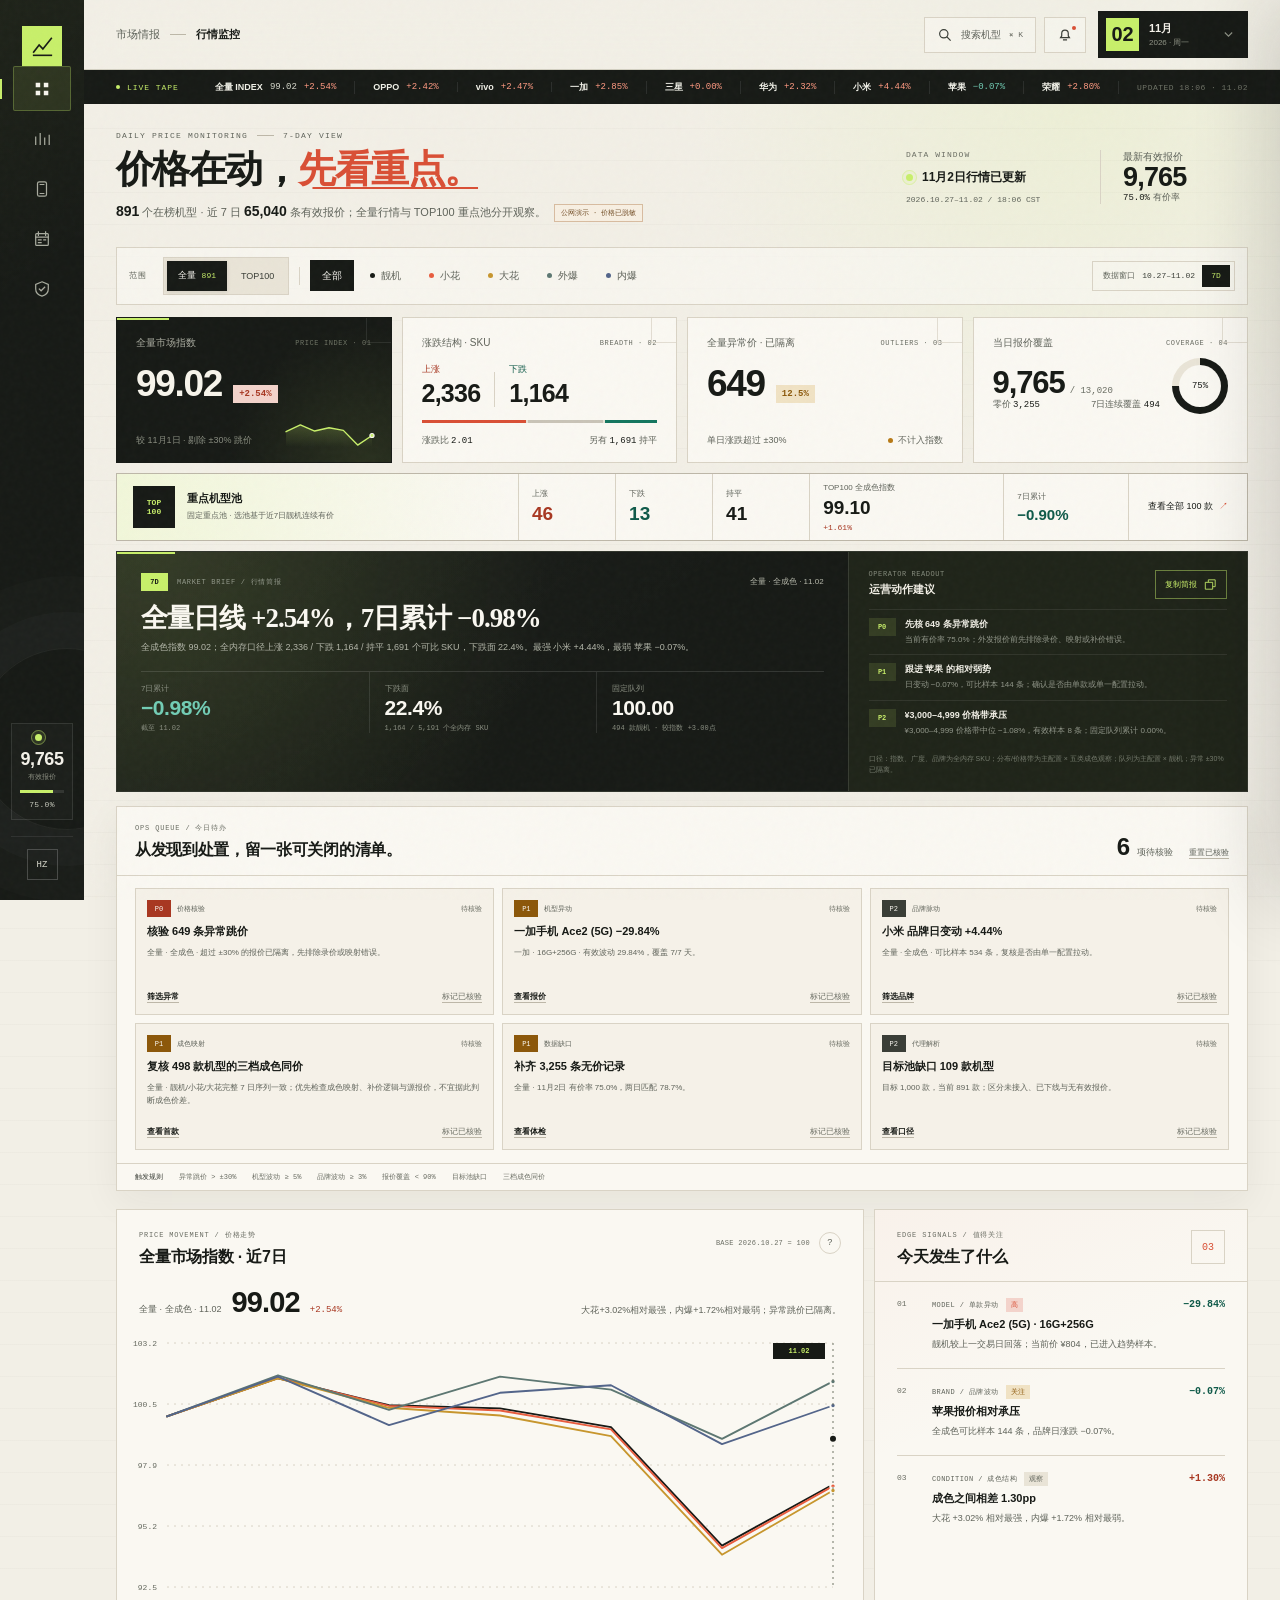
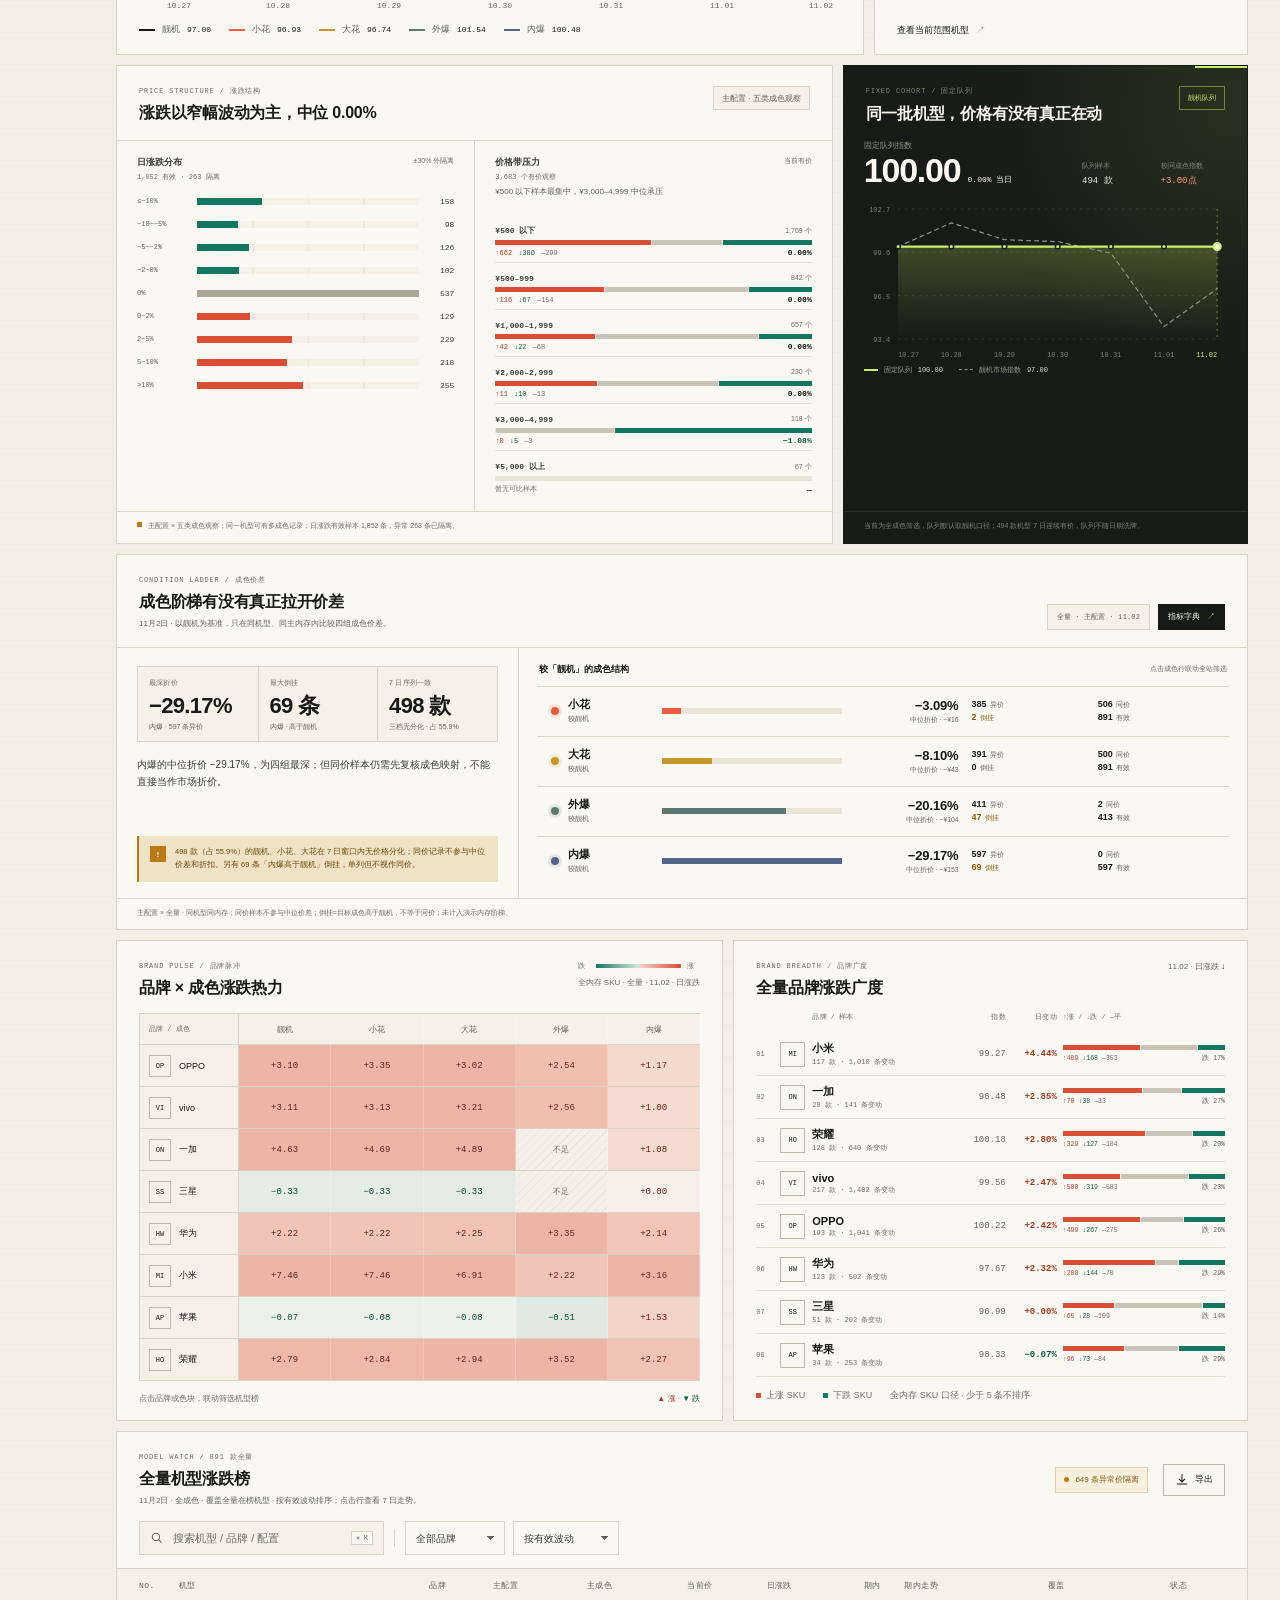
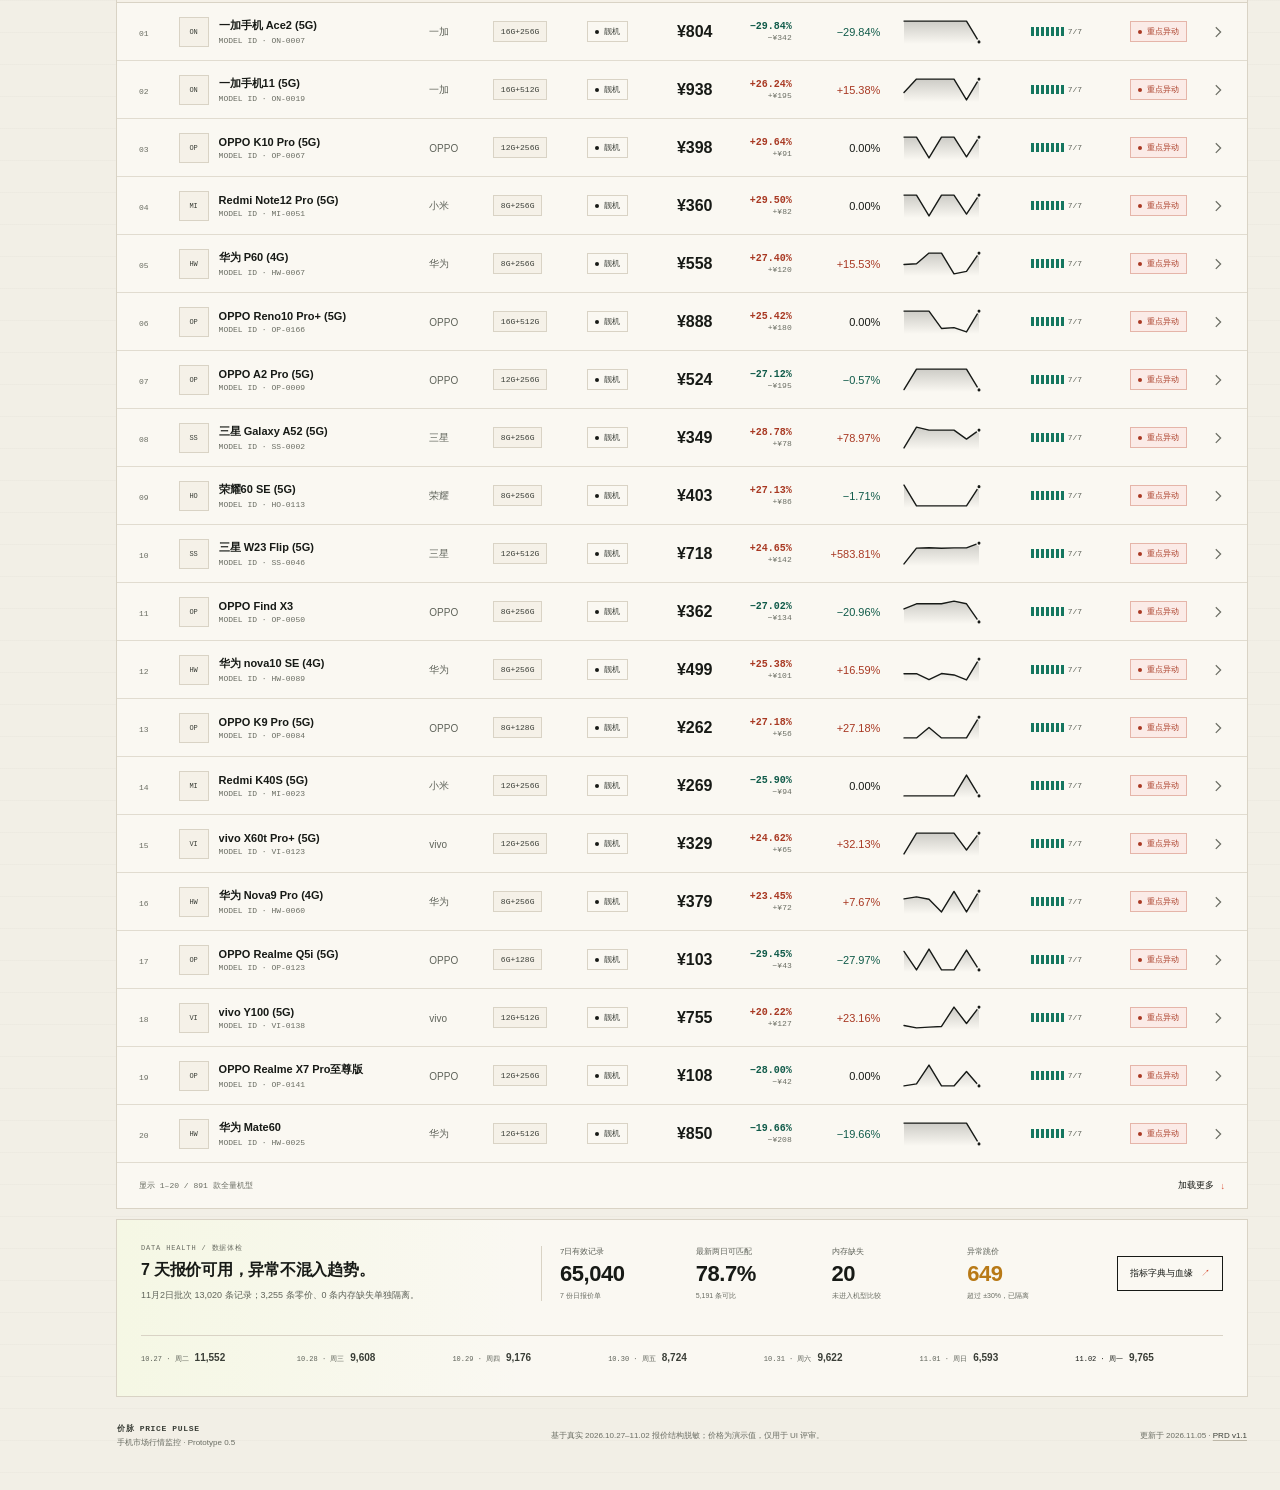
==== commit 6427b960: "docs: add market price monitoring PRD with UI specifications" ====
--- a/index.html
+++ b/index.html
@@ -6,9 +6,10 @@
     <meta name="description" content="手机市场行情监控：按日追踪 891 个机型与 TOP100 重点机型的报价变化。" />
     <meta name="theme-color" content="#171a16" />
     <title>价脉 Price Pulse · 手机市场行情监控</title>
-    <link rel="stylesheet" href="styles.css?v=20261105b" />
-    <script src="assets/data.js?v=20261105b" defer></script>
-    <script src="app.js?v=20261105b" defer></script>
+    <link rel="icon" type="image/svg+xml" href="data:image/svg+xml,%3Csvg xmlns='http://www.w3.org/2000/svg' viewBox='0 0 64 64'%3E%3Crect width='64' height='64' rx='8' fill='%23a8c72d'/%3E%3Cpath d='M16 44 28 30l8 7 13-19' fill='none' stroke='%23151c17' stroke-width='6' stroke-linecap='round' stroke-linejoin='round'/%3E%3C/svg%3E" />
+    <link rel="stylesheet" href="styles.css?v=20261116a" />
+    <script src="assets/data.js?v=20261105c" defer></script>
+    <script src="app.js?v=20261105c" defer></script>
   </head>
   <body>
     <div class="page-grain" aria-hidden="true"></div>
@@ -316,7 +317,7 @@
           <div class="quality-timeline" id="qualityTimeline" role="group" aria-label="7日有效报价趋势"></div>
         </section>
 
-        <footer class="page-footer"><div><strong>价脉 PRICE PULSE</strong><span>手机市场行情监控 · Prototype 0.5</span></div><p id="footerDemoNote">基于 2026.10.27–11.02 七份报价单；价格为业务参考价，仅用于内部评审。</p><span>更新于 2026.11.05</span></footer>
+        <footer class="page-footer"><div><strong>价脉 PRICE PULSE</strong><span>手机市场行情监控 · Prototype 0.5</span></div><p id="footerDemoNote">基于 2026.10.27–11.02 七份报价单；价格为业务参考价，仅用于内部评审。</p><span>更新于 2026.11.05 · <a class="footer-prd-link" href="docs/prd.html">PRD v1.1</a></span></footer>
       </main>
     </div>
 
@@ -336,7 +337,7 @@
 
     <dialog class="method-dialog" id="methodDialog">
       <div class="dialog-head"><div><span class="panel-kicker">METHODOLOGY / 指标字典与数据血缘</span><h2>口径、指标、来源，放在同一页。</h2></div><button type="button" data-method-close aria-label="关闭口径说明"><svg viewBox="0 0 20 20"><path d="m5 5 10 10M15 5 5 15"/></svg></button></div>
-      <div class="dialog-body">
+      <div class="dialog-body" tabindex="0" aria-label="指标字典与数据血缘内容，可滚动">
         <div class="methodology-intro">
           <div><span class="panel-kicker">SHARED DEFINITION</span><h3>同一套口径，给运营、数据与产品共同使用。</h3></div>
           <p>当前观察批次 <strong id="methodAsOf">2026.11.02 · 18:06</strong>；公网为脱敏演示数据，不连接生产服务。</p>
@@ -357,7 +358,7 @@
 
         <section class="methodology-section" aria-labelledby="metricDictionaryTitle">
           <div class="methodology-section-head"><div><span>02 / METRIC DICTIONARY</span><h3 id="metricDictionaryTitle">指标字典</h3></div><p>从指标名称追到公式、来源和责任角色。</p><span class="freshness-badge"><i aria-hidden="true"></i><b id="methodFreshness">T+0 · 11.02 18:06</b></span></div>
-          <div class="metric-table-wrap">
+          <div class="metric-table-wrap" tabindex="0" role="region" aria-label="指标字典表格，可横向滚动">
             <table class="metric-table">
               <caption class="sr-only">市场价格监控指标字典</caption>
               <thead><tr><th scope="col">指标</th><th scope="col">定义</th><th scope="col">计算公式</th><th scope="col">数据来源</th><th scope="col">更新频率</th><th scope="col">责任角色</th><th scope="col">当前新鲜度</th></tr></thead>
--- a/styles.css
+++ b/styles.css
@@ -2468,6 +2468,18 @@
   max-width: 470px;
   margin: 0;
   text-align: center;
+}
+
+.footer-prd-link {
+  color: var(--ink-3);
+  text-decoration: underline;
+  text-decoration-color: var(--line-strong);
+  text-underline-offset: 2px;
+}
+
+.footer-prd-link:hover {
+  color: var(--lime);
+  text-decoration-color: currentColor;
 }
 
 .mobile-nav {
@@ -5400,6 +5412,20 @@
   flex-direction: column;
 }
 
+.dialog-head .panel-kicker {
+  color: #b9bdae;
+}
+
+.method-step > span {
+  color: var(--up-text);
+}
+
+.dialog-body:focus-visible,
+.metric-table-wrap:focus-visible {
+  outline: 2px solid var(--up-text);
+  outline-offset: -3px;
+}
+
 .dialog-head,
 .dialog-foot {
   flex: 0 0 auto;
@@ -5571,6 +5597,8 @@
   border-bottom: 1px solid var(--line);
   vertical-align: top;
   text-align: left;
+  white-space: normal;
+  overflow-wrap: anywhere;
 }
 
 .metric-table tbody tr:last-child th,
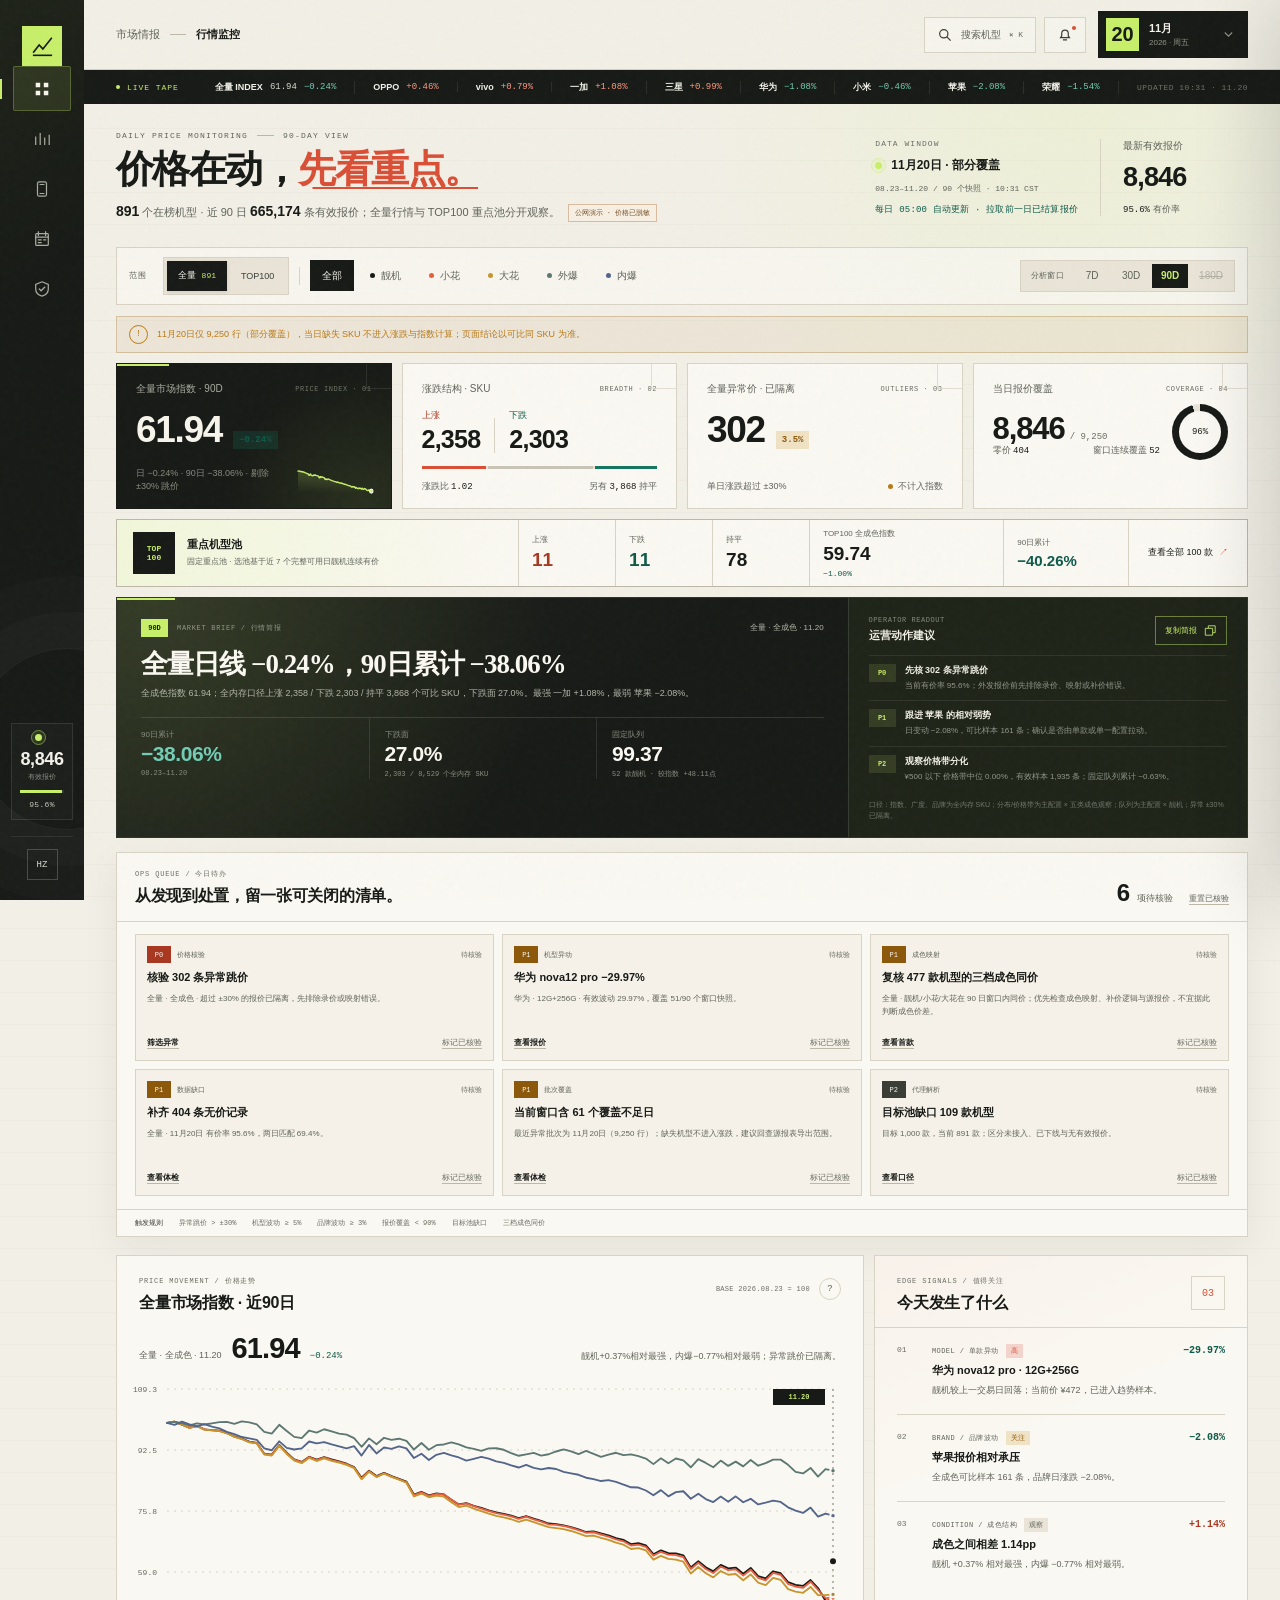
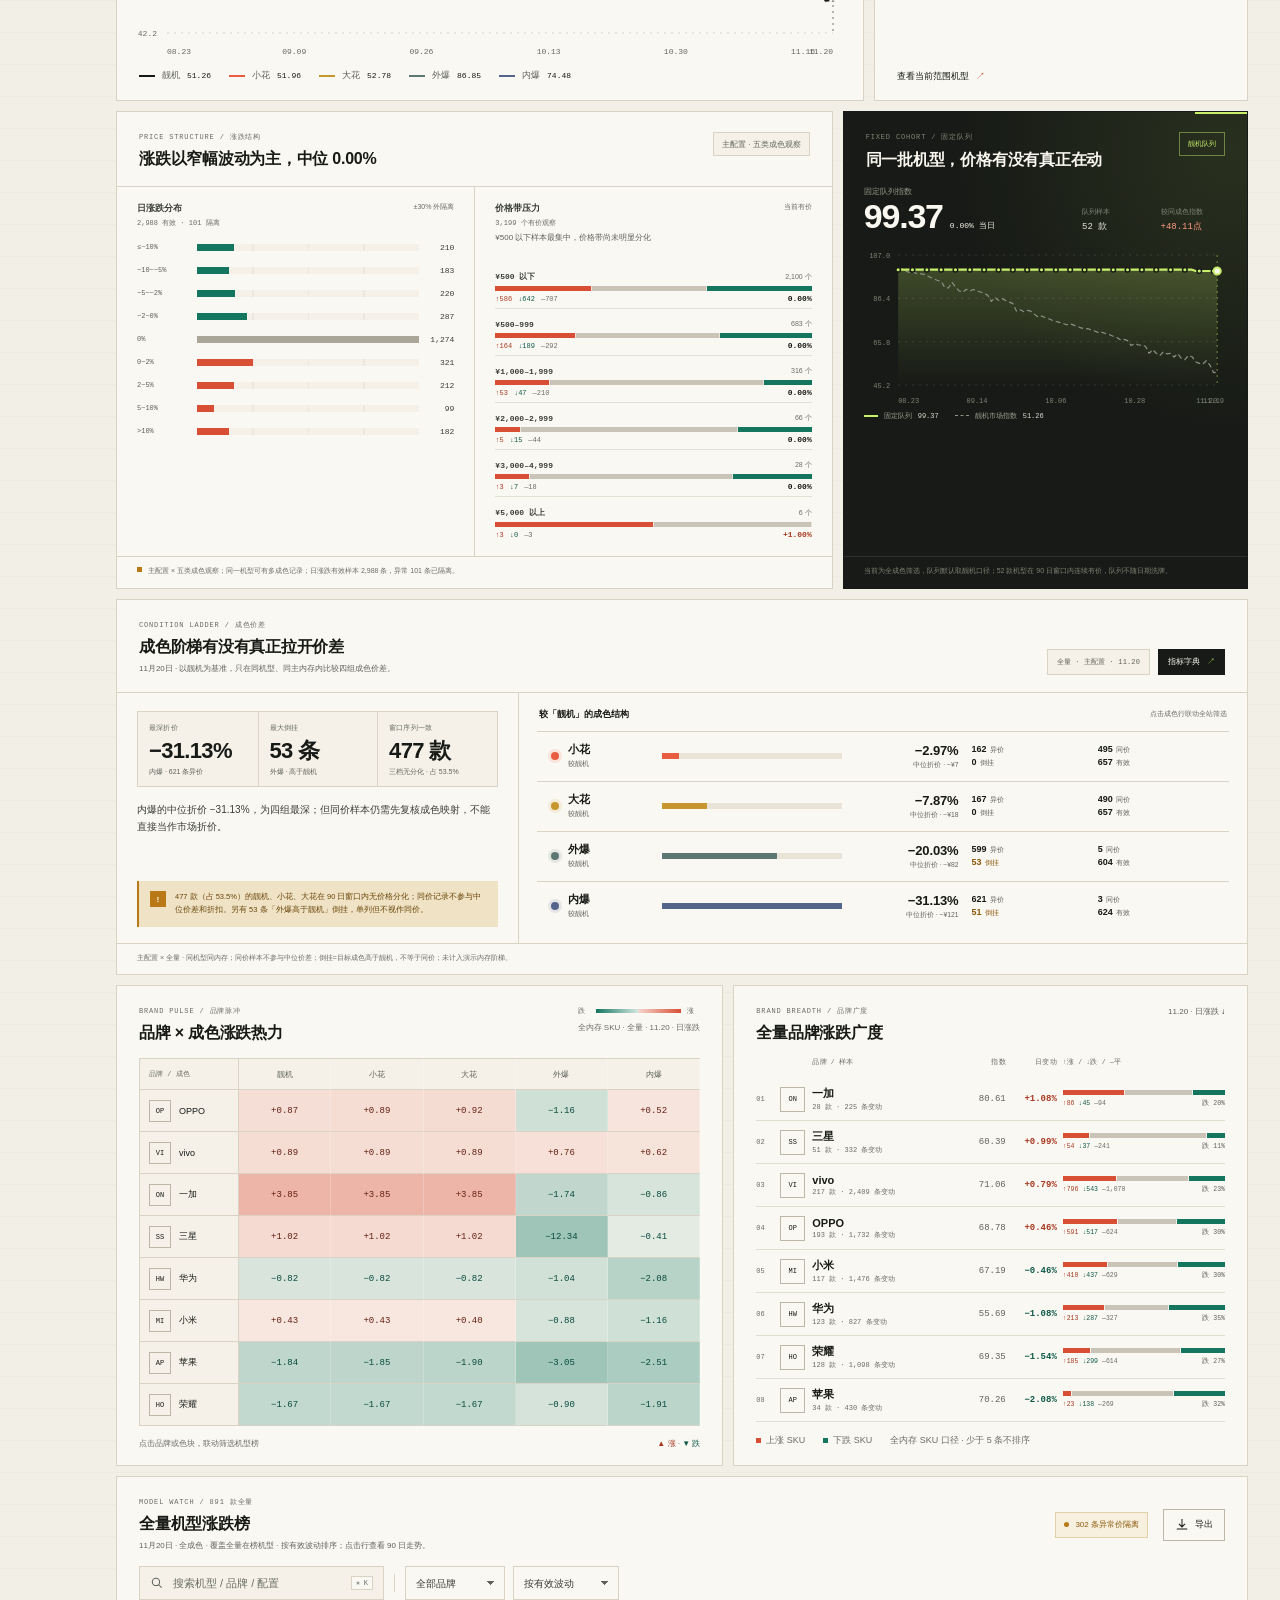
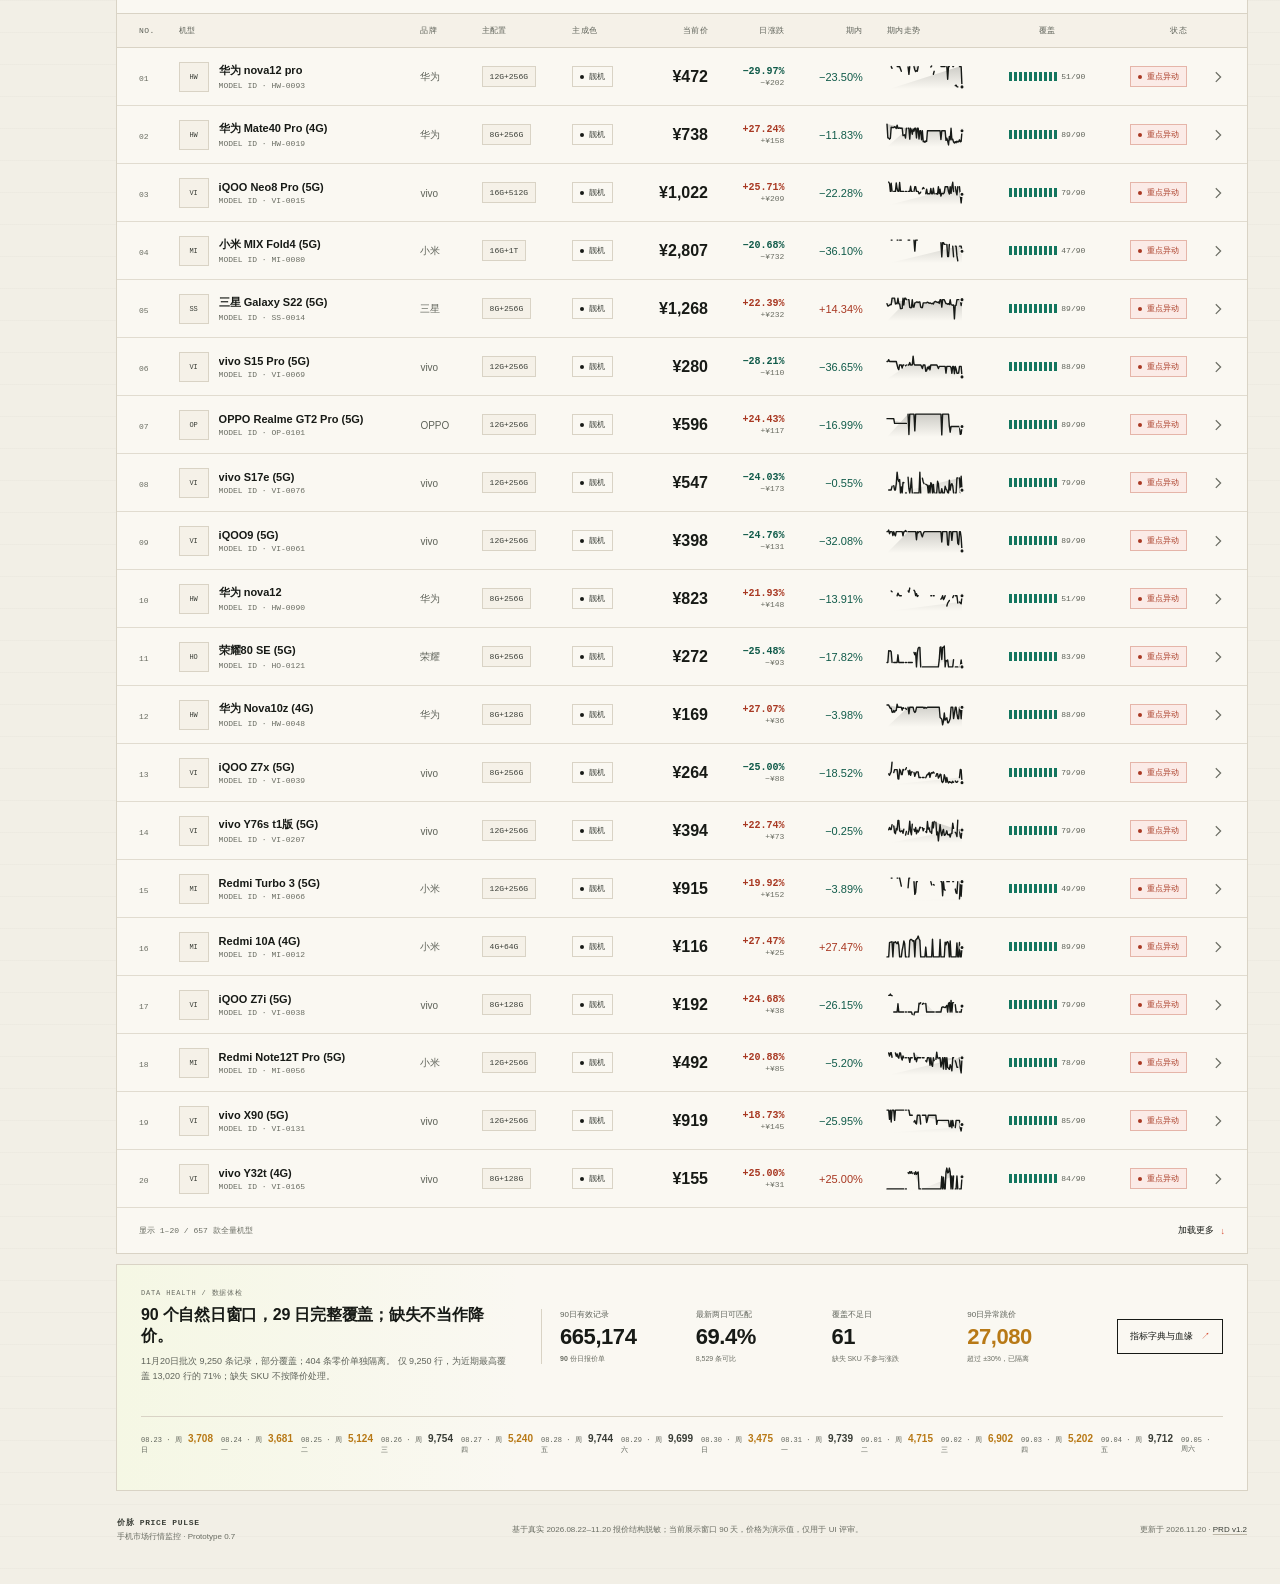
==== commit 88e369ea: "feat: add 90-day market monitor with daily refresh" ====
--- a/index.html
+++ b/index.html
@@ -3,13 +3,13 @@
   <head>
     <meta charset="UTF-8" />
     <meta name="viewport" content="width=device-width, initial-scale=1.0" />
-    <meta name="description" content="手机市场行情监控：按日追踪 891 个机型与 TOP100 重点机型的报价变化。" />
+    <meta name="description" content="手机市场行情监控：按日追踪 891 个机型、90 天价格变化与 TOP100 重点机型报价。" />
     <meta name="theme-color" content="#171a16" />
     <title>价脉 Price Pulse · 手机市场行情监控</title>
     <link rel="icon" type="image/svg+xml" href="data:image/svg+xml,%3Csvg xmlns='http://www.w3.org/2000/svg' viewBox='0 0 64 64'%3E%3Crect width='64' height='64' rx='8' fill='%23a8c72d'/%3E%3Cpath d='M16 44 28 30l8 7 13-19' fill='none' stroke='%23151c17' stroke-width='6' stroke-linecap='round' stroke-linejoin='round'/%3E%3C/svg%3E" />
-    <link rel="stylesheet" href="styles.css?v=20261116a" />
-    <script src="assets/data.js?v=20261105c" defer></script>
-    <script src="app.js?v=20261105c" defer></script>
+    <link rel="stylesheet" href="styles.css?v=20261120b" />
+    <script src="assets/data.js?v=20261120b" defer></script>
+    <script src="app.js?v=20261120b" defer></script>
   </head>
   <body>
     <div class="page-grain" aria-hidden="true"></div>
@@ -47,13 +47,13 @@
       <div class="sidebar-foot">
         <div class="live-block">
           <div class="live-heading"><span class="live-dot"></span> 最新批次已入库</div>
-          <div class="live-score"><strong id="sideValidSkus">9,765</strong><span>有效报价</span></div>
+          <div class="live-score"><strong id="sideValidSkus">12,284</strong><span>有效报价</span></div>
           <div class="live-meter"><span id="sideCoverageBar"></span></div>
-          <div class="live-caption"><span>最新日报价覆盖</span><span id="sideCoverage">75.0%</span></div>
+          <div class="live-caption"><span>最新日报价覆盖</span><span id="sideCoverage">94.3%</span></div>
         </div>
         <div class="demo-note">
-          <span class="demo-stamp">7D</span>
-          <p id="sideDateRange">10.27–11.02 · 7 个自然日报价快照。</p>
+          <span class="demo-stamp" id="sideWindowStamp">90D</span>
+          <p id="sideDateRange">08.23–11.20 · 已入库 91 个自然日报价快照。</p>
         </div>
         <div class="operator">
           <span class="operator-avatar">HZ</span>
@@ -97,21 +97,22 @@
       <main class="main-content">
         <section class="hero hero-compact" id="overview">
           <div class="hero-copy">
-            <div class="eyebrow"><span>DAILY PRICE MONITORING</span><i></i><span>7-DAY VIEW</span></div>
+            <div class="eyebrow"><span>DAILY PRICE MONITORING</span><i></i><span id="heroWindowFlag">90-DAY VIEW</span></div>
             <h1>价格在动，<em>先看重点。</em></h1>
-            <p><strong id="heroModelCount">891</strong> 个在榜机型 · 近 7 日 <strong id="heroTotalSkus">65,040</strong> 条有效报价；全量行情与 TOP100 重点池分开观察。 <span class="demo-inline" id="demoInline">公网演示 · 价格已脱敏</span></p>
+            <p><strong id="heroModelCount">891</strong> 个在榜机型 · <span id="heroWindowLabel">近 90 日</span> <strong id="heroTotalSkus">665,174</strong> 条有效报价；全量行情与 TOP100 重点池分开观察。 <span class="demo-inline" id="demoInline">公网演示 · 价格已脱敏</span></p>
           </div>
           <div class="hero-aside">
             <div class="brief-status">
               <span class="brief-label">DATA WINDOW</span>
-              <div class="brief-line"><span class="live-dot"></span><strong id="heroDateStatus">11月2日行情已更新</strong></div>
-              <span class="brief-time" id="heroDateRange">2026.10.27–11.02 / 18:06 CST</span>
+              <div class="brief-line"><span class="live-dot"></span><strong id="heroDateStatus">11月19日行情已更新</strong></div>
+              <span class="brief-time" id="heroDateRange">2026.08.22–11.19 / 90 个快照</span>
+              <span class="brief-time brief-schedule">每日 05:00 自动更新 · 拉取前一日已结算报价</span>
             </div>
             <div class="hero-rule"></div>
             <div class="hero-stat">
               <span>最新有效报价</span>
-              <strong id="heroValidSkus">9,765</strong>
-              <small><b id="heroCoverage">75.0%</b> 有价率</small>
+              <strong id="heroValidSkus">12,284</strong>
+              <small><b id="heroCoverage">94.3%</b> 有价率</small>
             </div>
           </div>
         </section>
@@ -133,8 +134,15 @@
               <button class="condition-pill" type="button" data-condition="内爆"><i class="dot dot-inside"></i>内爆</button>
             </div>
           </div>
-          <div class="period-chip"><span>数据窗口</span><strong>10.27–11.02</strong><em>7D</em></div>
-        </section>
+          <div class="window-switch" role="group" aria-label="分析窗口">
+            <span>分析窗口</span>
+            <button type="button" data-window="7">7D</button>
+            <button type="button" data-window="30">30D</button>
+            <button type="button" data-window="90" class="is-active">90D</button>
+            <button type="button" data-window="180" disabled title="当前已入库 90 天，扩展到 180 天后自动启用">180D</button>
+          </div>
+        </section>
+        <p class="partial-notice" id="partialNotice" hidden role="note"></p>
 
         <section class="metric-grid" aria-label="核心指标">
           <article class="metric-card metric-primary">
@@ -156,14 +164,14 @@
           <article class="metric-card">
             <div class="metric-topline"><span id="coverageLabel">最新报价覆盖</span><span class="metric-code">COVERAGE · 04</span></div>
             <div class="coverage-row">
-              <div><div class="metric-value-row"><strong class="metric-value" id="validSkus">9,765</strong><span class="unit" id="uniqueSkus">/ 13,020</span></div><div class="metric-foot"><span>零价 <b id="zeroQuotes">3,255</b></span><span>7日连续覆盖 <b id="continuousModels">494</b></span></div></div>
+              <div><div class="metric-value-row"><strong class="metric-value" id="validSkus">9,765</strong><span class="unit" id="uniqueSkus">/ 13,020</span></div><div class="metric-foot"><span>零价 <b id="zeroQuotes">3,255</b></span><span>窗口连续覆盖 <b id="continuousModels">494</b></span></div></div>
               <div class="small-ring" id="coverageRing"><span id="coverageRingText">75%</span></div>
             </div>
           </article>
         </section>
 
         <section class="top100-band" aria-label="TOP100 重点池摘要">
-          <div class="top100-title"><span class="top100-mark">TOP<br />100</span><div><strong>重点机型池</strong><small>近 7 日靓机连续有价，按最新市场价排序</small></div></div>
+          <div class="top100-title"><span class="top100-mark">TOP<br />100</span><div><strong>重点机型池</strong><small>近 7 个完整可用日靓机连续有价，按最新市场价排序</small></div></div>
           <div class="top100-stat"><span>上涨</span><strong class="up-text" id="topUp">46</strong></div>
           <div class="top100-stat"><span>下跌</span><strong class="down-text" id="topDown">13</strong></div>
           <div class="top100-stat"><span id="topFlatLabel">持平</span><strong id="topFlat">41</strong></div>
@@ -174,8 +182,8 @@
 
         <section class="brief-band" aria-labelledby="briefTitle">
           <div class="brief-lead">
-            <div class="brief-eyebrow"><span class="brief-flag">7D</span><span>MARKET BRIEF / 行情简报</span><em id="briefScope">全量 · 全成色 · 11.02</em></div>
-            <h2 id="briefTitle">全量日线走强，7日价格仍在修复</h2>
+            <div class="brief-eyebrow"><span class="brief-flag" id="briefWindowFlag">90D</span><span>MARKET BRIEF / 行情简报</span><em id="briefScope">全量 · 全成色 · 11.20</em></div>
+            <h2 id="briefTitle">近 90 日价格持续下探，先看下跌面与异常</h2>
             <p class="brief-summary" id="briefSummary">正在生成当前筛选口径的市场摘要。</p>
             <div class="brief-facts" id="briefFacts"></div>
           </div>
@@ -197,8 +205,8 @@
 
         <section class="dashboard-grid top-grid">
           <article class="panel chart-panel">
-            <header class="panel-header"><div><div class="panel-kicker">PRICE MOVEMENT / 价格走势</div><h2 id="chartTitle">全量市场指数 · 近7日</h2></div><div class="panel-header-meta"><span class="base-date">BASE 2026.10.27 = 100</span><button class="more-button" type="button" data-method-open aria-label="查看指标说明">?</button></div></header>
-            <div class="chart-summary"><div><span id="chartSummaryLabel">全市场 · 7天</span><strong id="chartSummaryValue">99.02</strong><small id="chartSummaryDelta" class="up-text">+2.54%</small></div><div class="chart-summary-note" id="chartSummaryNote">日报价中位数指数；异常跳价不参与计算。</div></div>
+            <header class="panel-header"><div><div class="panel-kicker">PRICE MOVEMENT / 价格走势</div><h2 id="chartTitle">全量市场指数 · 近90日</h2></div><div class="panel-header-meta"><span class="base-date">BASE 2026.08.22 = 100</span><button class="more-button" type="button" data-method-open aria-label="查看指标说明">?</button></div></header>
+            <div class="chart-summary"><div><span id="chartSummaryLabel">全市场 · 90天</span><strong id="chartSummaryValue">61.71</strong><small id="chartSummaryDelta" class="up-text">+0.28%</small></div><div class="chart-summary-note" id="chartSummaryNote">日报价中位数指数；异常跳价不参与计算。</div></div>
             <div class="line-chart" id="marketChart" role="img" aria-label="成色价格指数折线图"></div>
             <div class="chart-legend" id="chartLegend"></div>
           </article>
@@ -248,7 +256,7 @@
               <p class="panel-note" id="spreadSubtitle">同日、同机型、同主内存，以靓机为基准比较四组成色价差。</p>
             </div>
             <div class="spread-header-meta">
-              <span id="spreadScope">全量 · 主配置 · 11.02</span>
+              <span id="spreadScope">全量 · 主配置 · 11.19</span>
               <button class="spread-method-button" type="button" data-method-open>指标字典 <span>↗</span></button>
             </div>
           </header>
@@ -257,7 +265,7 @@
               <div class="spread-kpis">
                 <div><span>最深折价</span><strong id="spreadDeepestValue">—</strong><small id="spreadDeepestLabel">—</small></div>
                 <div><span>最大倒挂</span><strong id="spreadInversionValue">—</strong><small id="spreadInversionLabel">—</small></div>
-                <div><span>7 日序列一致</span><strong id="spreadSameValue">—</strong><small id="spreadSameLabel">—</small></div>
+                <div><span>窗口序列一致</span><strong id="spreadSameValue">—</strong><small id="spreadSameLabel">—</small></div>
               </div>
               <p class="spread-summary" id="spreadSummary">正在计算成色价差结构。</p>
               <div class="spread-warning" id="spreadWarning">
@@ -311,13 +319,13 @@
         </section>
 
         <section class="quality-strip" id="quality">
-          <div class="quality-title"><div class="panel-kicker">DATA HEALTH / 数据体检</div><h2>7 天报价可用，异常不混入趋势。</h2><p id="qualitySummary">最新批次 13,020 条记录；内存缺失与零价单独隔离。</p></div>
-          <div class="quality-metrics"><div><span>7日有效记录</span><strong id="qualityTotalSkus">65,040</strong><small>7 份日报价单</small></div><div><span>最新两日可匹配</span><strong id="qualityMatchRate">78.7%</strong><small id="qualityMatchCount">5,191 条可比</small></div><div><span>内存缺失</span><strong id="qualityMissingMemory">20</strong><small>未进入机型比较</small></div><div class="quality-warning"><span>异常跳价</span><strong id="qualityAnomalies">649</strong><small>超过 ±30%，已隔离</small></div></div>
+          <div class="quality-title"><div class="panel-kicker">DATA HEALTH / 数据体检</div><h2 id="qualityHeadline">90 个自然日窗口，缺失不当作降价。</h2><p id="qualitySummary">最新批次 9,250 条记录；零价、异常与覆盖不足日单独隔离。</p></div>
+          <div class="quality-metrics"><div><span id="qualityTotalLabel">90日有效记录</span><strong id="qualityTotalSkus">665,174</strong><small><b id="qualityTotalDays">90</b> 份日报价单</small></div><div><span>最新两日可匹配</span><strong id="qualityMatchRate">95.6%</strong><small id="qualityMatchCount">8,846 条可比</small></div><div><span>覆盖不足日</span><strong id="qualityPartialDays">61</strong><small>缺失 SKU 不参与涨跌</small></div><div class="quality-warning"><span id="qualityAnomalyLabel">窗口异常跳价</span><strong id="qualityAnomalies">0</strong><small>超过 ±30%，已隔离</small></div></div>
           <button class="quality-action" type="button" data-method-open>指标字典与血缘 <span>↗</span></button>
-          <div class="quality-timeline" id="qualityTimeline" role="group" aria-label="7日有效报价趋势"></div>
-        </section>
-
-        <footer class="page-footer"><div><strong>价脉 PRICE PULSE</strong><span>手机市场行情监控 · Prototype 0.5</span></div><p id="footerDemoNote">基于 2026.10.27–11.02 七份报价单；价格为业务参考价，仅用于内部评审。</p><span>更新于 2026.11.05 · <a class="footer-prd-link" href="docs/prd.html">PRD v1.1</a></span></footer>
+          <div class="quality-timeline" id="qualityTimeline" role="group" aria-label="90日有效报价与批次覆盖趋势"></div>
+        </section>
+
+        <footer class="page-footer"><div><strong>价脉 PRICE PULSE</strong><span>手机市场行情监控 · Prototype 0.7</span></div><p id="footerDemoNote">基于 2026.08.23–11.20 九十日报价单；价格为业务参考价，仅用于内部评审。</p><span>更新于 2026.11.20 · <a class="footer-prd-link" href="docs/prd.html">PRD v1.2</a></span></footer>
       </main>
     </div>
 
@@ -331,8 +339,8 @@
 
     <div class="drawer-backdrop" id="drawerBackdrop" hidden></div>
     <aside class="detail-drawer" id="detailDrawer" aria-hidden="true" aria-label="机型报价详情" inert>
-      <div class="drawer-head"><div class="drawer-heading"><span class="drawer-kicker">BUYER QUOTE / 买家报价与运营核验</span><h2 id="drawerTitle">机型详情</h2><div class="drawer-subline"><span id="drawerBrand"></span><i></i><span id="drawerMemory"></span><i></i><span id="drawerDate">2026.11.02</span></div></div><button class="drawer-close" type="button" id="drawerClose" aria-label="关闭详情"><svg viewBox="0 0 20 20"><path d="m5 5 10 10M15 5 5 15"/></svg></button></div>
-      <div class="drawer-body"><div class="drawer-price-block"><span id="drawerCondition">靓机 · 当前价</span><div><strong id="drawerPrice">¥0</strong><span id="drawerChange" class="price-delta"></span></div><small>较上一交易日</small></div><div class="drawer-section-head"><span>选择报价对象</span><small id="drawerConfigMode">内存配置</small></div><div class="memory-options" id="drawerMemoryOptions" role="group" aria-label="内存配置"></div><div class="drawer-condition-tabs" id="drawerConditionTabs" role="group" aria-label="成色"></div><div class="quote-reference" id="quoteReference"><div class="quote-reference-head"><div><span>BUYER REFERENCE / 报价参考</span><strong id="quoteReferenceTitle">—</strong></div><span class="quote-reference-badge">参考价 · 非成交价</span></div><div class="quote-range-grid"><div><span>近 7 日中位</span><strong id="drawerQuoteMedian">—</strong></div><div><span>P25–P75 区间</span><strong id="drawerQuoteRange">—</strong></div><div><span>有效样本</span><strong id="drawerQuoteSample">—</strong></div></div><div class="quote-risk-line"><span id="drawerQuotePosition">—</span><span id="drawerQuoteVolatility">—</span></div><div class="quote-reference-meta"><span>数据截至 <b id="drawerQuoteDate">—</b></span><span>参考有效期 <b>当日</b></span><span id="quoteConfigModeNote">—</span></div><div class="quote-actions"><button class="quote-action" type="button" data-quote-copy>复制摘要</button><button class="quote-action" type="button" data-quote-watch aria-pressed="false">关注 SKU</button><button class="quote-action" type="button" data-quote-export>导出此 SKU</button></div><p class="quote-disclaimer">用于议价参考，不包含检测、物流、库存和资金成本，不等同成交价。</p></div><div class="drawer-chart-wrap"><div id="drawerChart" class="drawer-chart"></div></div><div class="drawer-section-head"><span>内存 × 成色矩阵</span><small>点击价格切换；小屏可左右滑动</small></div><div class="sku-matrix-wrap" id="skuMatrix"></div><div class="drawer-meta-grid"><div><span>期内累计</span><strong id="drawer7d">—</strong></div><div><span>数据覆盖</span><strong id="drawerCoverage">—</strong></div><div><span>重点池</span><strong id="drawerRank">—</strong></div></div><div class="drawer-note"><span>!</span><p id="drawerDataNote">缺失日不会被按 0 或降价处理；报价参考仅用于议价决策，不替代成交价、库存和毛利核算。</p></div></div>
+      <div class="drawer-head"><div class="drawer-heading"><span class="drawer-kicker">BUYER QUOTE / 买家报价与运营核验</span><h2 id="drawerTitle">机型详情</h2><div class="drawer-subline"><span id="drawerBrand"></span><i></i><span id="drawerMemory"></span><i></i><span id="drawerDate">2026.11.19</span></div></div><button class="drawer-close" type="button" id="drawerClose" aria-label="关闭详情"><svg viewBox="0 0 20 20"><path d="m5 5 10 10M15 5 5 15"/></svg></button></div>
+      <div class="drawer-body"><div class="drawer-price-block"><span id="drawerCondition">靓机 · 当前价</span><div><strong id="drawerPrice">¥0</strong><span id="drawerChange" class="price-delta"></span></div><small>较上一交易日</small></div><div class="drawer-section-head"><span>选择报价对象</span><small id="drawerConfigMode">内存配置</small></div><div class="memory-options" id="drawerMemoryOptions" role="group" aria-label="内存配置"></div><div class="drawer-condition-tabs" id="drawerConditionTabs" role="group" aria-label="成色"></div><div class="quote-reference" id="quoteReference"><div class="quote-reference-head"><div><span>BUYER REFERENCE / 报价参考</span><strong id="quoteReferenceTitle">—</strong></div><span class="quote-reference-badge">参考价 · 非成交价</span></div><div class="quote-range-grid"><div><span>近 30 日中位</span><strong id="drawerQuoteMedian">—</strong></div><div><span>P25–P75 区间</span><strong id="drawerQuoteRange">—</strong></div><div><span>有效样本</span><strong id="drawerQuoteSample">—</strong></div></div><div class="quote-risk-line"><span id="drawerQuotePosition">—</span><span id="drawerQuoteVolatility">—</span></div><div class="quote-reference-meta"><span>数据截至 <b id="drawerQuoteDate">—</b></span><span>参考有效期 <b>当日</b></span><span id="quoteConfigModeNote">—</span></div><div class="quote-actions"><button class="quote-action" type="button" data-quote-copy>复制摘要</button><button class="quote-action" type="button" data-quote-watch aria-pressed="false">关注 SKU</button><button class="quote-action" type="button" data-quote-export>导出此 SKU</button></div><p class="quote-disclaimer">用于议价参考，不包含检测、物流、库存和资金成本，不等同成交价。</p></div><div class="drawer-chart-wrap"><div id="drawerChart" class="drawer-chart"></div></div><div class="drawer-section-head"><span>内存 × 成色矩阵</span><small>点击价格切换；小屏可左右滑动</small></div><div class="sku-matrix-wrap" id="skuMatrix"></div><div class="drawer-meta-grid"><div><span>窗口累计</span><strong id="drawer7d">—</strong></div><div><span>数据覆盖</span><strong id="drawerCoverage">—</strong></div><div><span>重点池</span><strong id="drawerRank">—</strong></div></div><div class="drawer-note"><span>!</span><p id="drawerDataNote">缺失日不会被按 0 或降价处理；报价参考仅用于议价决策，不替代成交价、库存和毛利核算。</p></div></div>
     </aside>
 
     <dialog class="method-dialog" id="methodDialog">
@@ -340,7 +348,7 @@
       <div class="dialog-body" tabindex="0" aria-label="指标字典与数据血缘内容，可滚动">
         <div class="methodology-intro">
           <div><span class="panel-kicker">SHARED DEFINITION</span><h3>同一套口径，给运营、数据与产品共同使用。</h3></div>
-          <p>当前观察批次 <strong id="methodAsOf">2026.11.02 · 18:06</strong>；公网为脱敏演示数据，不连接生产服务。</p>
+          <p>当前观察批次 <strong id="methodAsOf">2026.11.19 · 18:06</strong>；公网为脱敏演示数据，不连接生产服务。</p>
         </div>
 
         <section class="methodology-section" aria-labelledby="methodStepsTitle">
@@ -349,15 +357,15 @@
             <div class="method-step"><span>01</span><div><strong>对齐同一 SKU</strong><p>以「日期 + 机型 ID + 内存 + 成色」为唯一键；同日同 SKU 只保留一个确认价，内存缺失与重复记录单独隔离。</p></div></div>
             <div class="method-step"><span>02</span><div><strong>只比较相邻两日同一 SKU</strong><p>零价、退出榜单和缺失日期不当作降价；新进榜也不当作涨价。</p></div></div>
             <div class="method-step"><span>03</span><div><strong>指数使用中位数并隔离跳价</strong><p>日涨跌超过 ±30% 视为异常跳价，不进入指数和品牌热力，仍保留在价格异常统计中。</p></div></div>
-            <div class="method-step"><span>04</span><div><strong>TOP100 为固定重点池</strong><p>选取近 7 日靓机连续有价、按最新靓机市场价排序的前 100 款机型；与全量口径分开计算。</p></div></div>
+            <div class="method-step"><span>04</span><div><strong>TOP100 为固定重点池</strong><p>选取近 7 个完整可用日靓机连续有价、按最新靓机市场价排序的前 100 款机型；与全量口径分开计算。</p></div></div>
             <div class="method-step"><span>05</span><div><strong>样本不足不输出强弱结论</strong><p>品牌或成色可比样本少于 5 条时标记“样本不足”，不进入排行结论。</p></div></div>
             <div class="method-step"><span>06</span><div><strong>报价矩阵与目标池</strong><p>买家按「内存 × 成色」查看参考价；目标池为 1,000 款，当前在榜 891 款，缺口 109 款单独进入运营待办。</p></div></div>
-            <div class="method-step"><span>07</span><div><strong>成色价差与固定队列</strong><p>成色价差仅取主配置、以靓机为基准，同价样本单列且不进入中位价差；固定队列选取当前成色 7 日连续有价的同一批机型，按每日中位涨跌复利形成指数。</p></div></div>
+            <div class="method-step"><span>07</span><div><strong>成色价差与固定队列</strong><p>成色价差仅取主配置、以靓机为基准，同价样本单列且不进入中位价差；固定队列在当前分析窗口内选取同一批连续有价机型，按每日中位涨跌复利形成指数。</p></div></div>
           </div>
         </section>
 
         <section class="methodology-section" aria-labelledby="metricDictionaryTitle">
-          <div class="methodology-section-head"><div><span>02 / METRIC DICTIONARY</span><h3 id="metricDictionaryTitle">指标字典</h3></div><p>从指标名称追到公式、来源和责任角色。</p><span class="freshness-badge"><i aria-hidden="true"></i><b id="methodFreshness">T+0 · 11.02 18:06</b></span></div>
+          <div class="methodology-section-head"><div><span>02 / METRIC DICTIONARY</span><h3 id="metricDictionaryTitle">指标字典</h3></div><p>从指标名称追到公式、来源和责任角色。</p><span class="freshness-badge"><i aria-hidden="true"></i><b id="methodFreshness">T+0 · 11.19 18:06</b></span></div>
           <div class="metric-table-wrap" tabindex="0" role="region" aria-label="指标字典表格，可横向滚动">
             <table class="metric-table">
               <caption class="sr-only">市场价格监控指标字典</caption>
@@ -374,20 +382,20 @@
             <li><span>01</span><strong>日报报价单</strong><small>每日 5 类成色 · 机型 / 内存 / 成色 / 市场价</small></li>
             <li><span>02</span><strong>SKU 唯一键归一</strong><small>日期 + 机型ID + 内存 + 成色</small></li>
             <li><span>03</span><strong>质量隔离</strong><small>零价 / 缺内存 / 同日重复 / ±30% 异常</small></li>
-            <li><span>04</span><strong>日快照</strong><small>891 款 · 2,604 个内存配置 · 7 日窗口</small></li>
+            <li><span>04</span><strong>日快照</strong><small>891 款 · 2,607 个内存配置 · 90 日窗口</small></li>
             <li><span>05</span><strong>指标计算</strong><small>指数 / 广度 / 队列 / 价格带 / 成色价差</small></li>
             <li><span>06</span><strong>监控看板</strong><small>运营监控 · 买家报价参考 · 数据体检</small></li>
           </ol>
         </section>
 
         <div class="method-data-note">
-          <div><span>源头</span><strong>日报报价单</strong><small>7 份自然日报价快照</small></div>
-          <div><span>主配置</span><strong>真实脱敏行情</strong><small>成色价差仅使用此层</small></div>
-          <div><span>演示配置</span><strong>synthetic-demo</strong><small>非主配置内存阶梯，不进入价差</small></div>
-          <div><span>更新节奏</span><strong>日更 · T+0</strong><small>演示批次 18:06 入库</small></div>
+          <div><span>源头</span><strong>日报报价单</strong><small><b id="methodBatchCount">90</b> 份自然日报价快照</small></div>
+          <div><span>价格口径</span><strong>真实脱敏行情</strong><small>机型详情覆盖真实多内存配置</small></div>
+          <div><span>成色价差</span><strong>主配置聚合</strong><small>同机型同内存比较，不混合口径</small></div>
+          <div><span>更新节奏</span><strong>日更 · T+0</strong><small>接口按日增量入库</small></div>
         </div>
       </div>
-      <div class="dialog-foot"><span id="methodFooterNote">当前为 7 日报价口径；指数仅反映报价变化，不等同成交量或利润。</span><button type="button" data-method-close>我知道了</button></div>
+      <div class="dialog-foot"><span id="methodFooterNote">当前为 90 日报价口径；指数仅反映报价变化，不等同成交量或利润。</span><button type="button" data-method-close>我知道了</button></div>
     </dialog>
 
     <div class="toast" id="toast" role="status" aria-live="polite"></div>
--- a/styles.css
+++ b/styles.css
@@ -809,6 +809,12 @@
   color: var(--muted);
   font-family: var(--font-mono);
   font-size: 8px;
+}
+
+.brief-schedule {
+  color: var(--down-text);
+  font-size: 9px;
+  letter-spacing: 0.02em;
 }
 
 .hero-rule {
@@ -4728,6 +4734,130 @@
   background: var(--up);
 }
 
+/* 90/180-day monitoring revision */
+.window-switch {
+  display: flex;
+  min-height: 32px;
+  height: auto;
+  flex: 0 0 auto;
+  align-items: center;
+  gap: 3px;
+  margin-left: auto;
+  padding: 3px;
+  font-family: var(--font-mono);
+  border: 1px solid var(--line);
+  background: var(--paper-deep);
+  white-space: nowrap;
+}
+
+.window-switch > span {
+  padding: 0 7px;
+  color: var(--muted);
+  font-size: 8px;
+  letter-spacing: 0.04em;
+}
+
+.window-switch button {
+  display: inline-flex;
+  height: 24px;
+  min-width: 36px;
+  padding: 0 8px;
+  align-items: center;
+  justify-content: center;
+  border: 0;
+  background: transparent;
+  color: var(--muted);
+  font-family: var(--font-sans);
+  font-size: 10px;
+  font-weight: 500;
+  line-height: 1;
+  font-variant-numeric: tabular-nums;
+  -webkit-text-size-adjust: 100%;
+  cursor: pointer;
+}
+
+@media (max-width: 560px) {
+  .window-switch button {
+    word-break: keep-all;
+  }
+}
+
+.window-switch button:hover:not(:disabled) {
+  color: var(--ink);
+}
+
+.window-switch button.is-active {
+  background: var(--ink);
+  color: var(--lime);
+  font-weight: 650;
+}
+
+.window-switch button:disabled {
+  cursor: not-allowed;
+  opacity: 0.38;
+  text-decoration: line-through;
+}
+
+.partial-notice {
+  display: flex;
+  align-items: center;
+  gap: 9px;
+  margin: -1px 0 10px;
+  padding: 8px 12px;
+  border: 1px solid rgba(154, 102, 18, 0.28);
+  background: rgba(154, 102, 18, 0.07);
+  color: var(--warn);
+  font-size: 9px;
+  line-height: 1.5;
+}
+
+.partial-notice::before {
+  content: "!";
+  display: grid;
+  width: 17px;
+  height: 17px;
+  flex: 0 0 17px;
+  place-items: center;
+  border: 1px solid currentColor;
+  border-radius: 50%;
+  font-family: var(--font-mono);
+  font-size: 9px;
+}
+
+.quality-timeline {
+  display: flex;
+  overflow-x: auto;
+  gap: 8px;
+  padding-bottom: 3px;
+  scrollbar-width: thin;
+}
+
+.quality-day {
+  flex: 0 0 72px;
+}
+
+.quality-day.is-partial .quality-day-bar span {
+  background: var(--warn);
+}
+
+.quality-day.is-partial .quality-day-head strong {
+  color: var(--warn);
+}
+
+@media (max-width: 860px) {
+  .window-switch {
+    width: 100%;
+    margin-left: 0;
+    order: 3;
+  }
+  .window-switch > span {
+    flex: 1;
+  }
+  .quality-day {
+    flex-basis: 66px;
+  }
+}
+
 @media (max-width: 1180px) {
   .top100-band {
     grid-template-columns: minmax(190px, 1.3fr) repeat(3, minmax(52px, 0.35fr)) minmax(110px, 0.65fr) minmax(80px, 0.45fr);
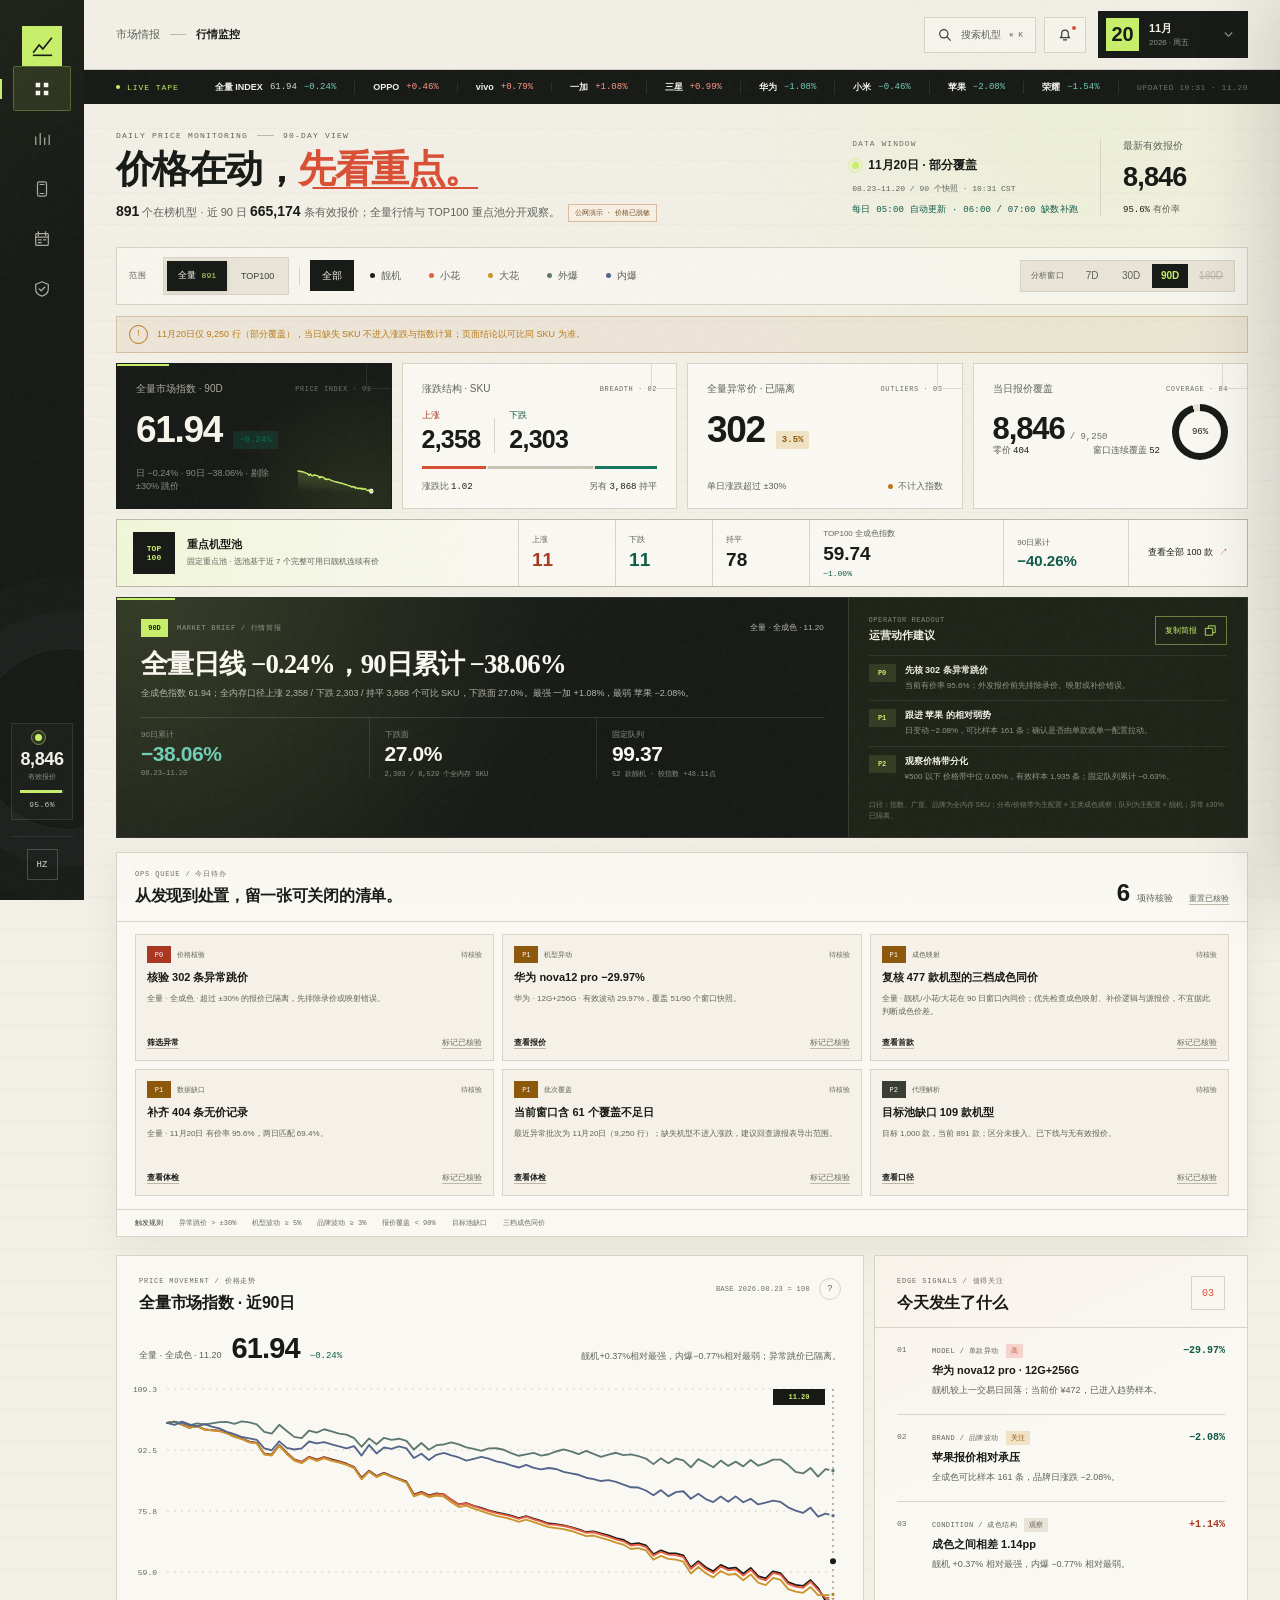
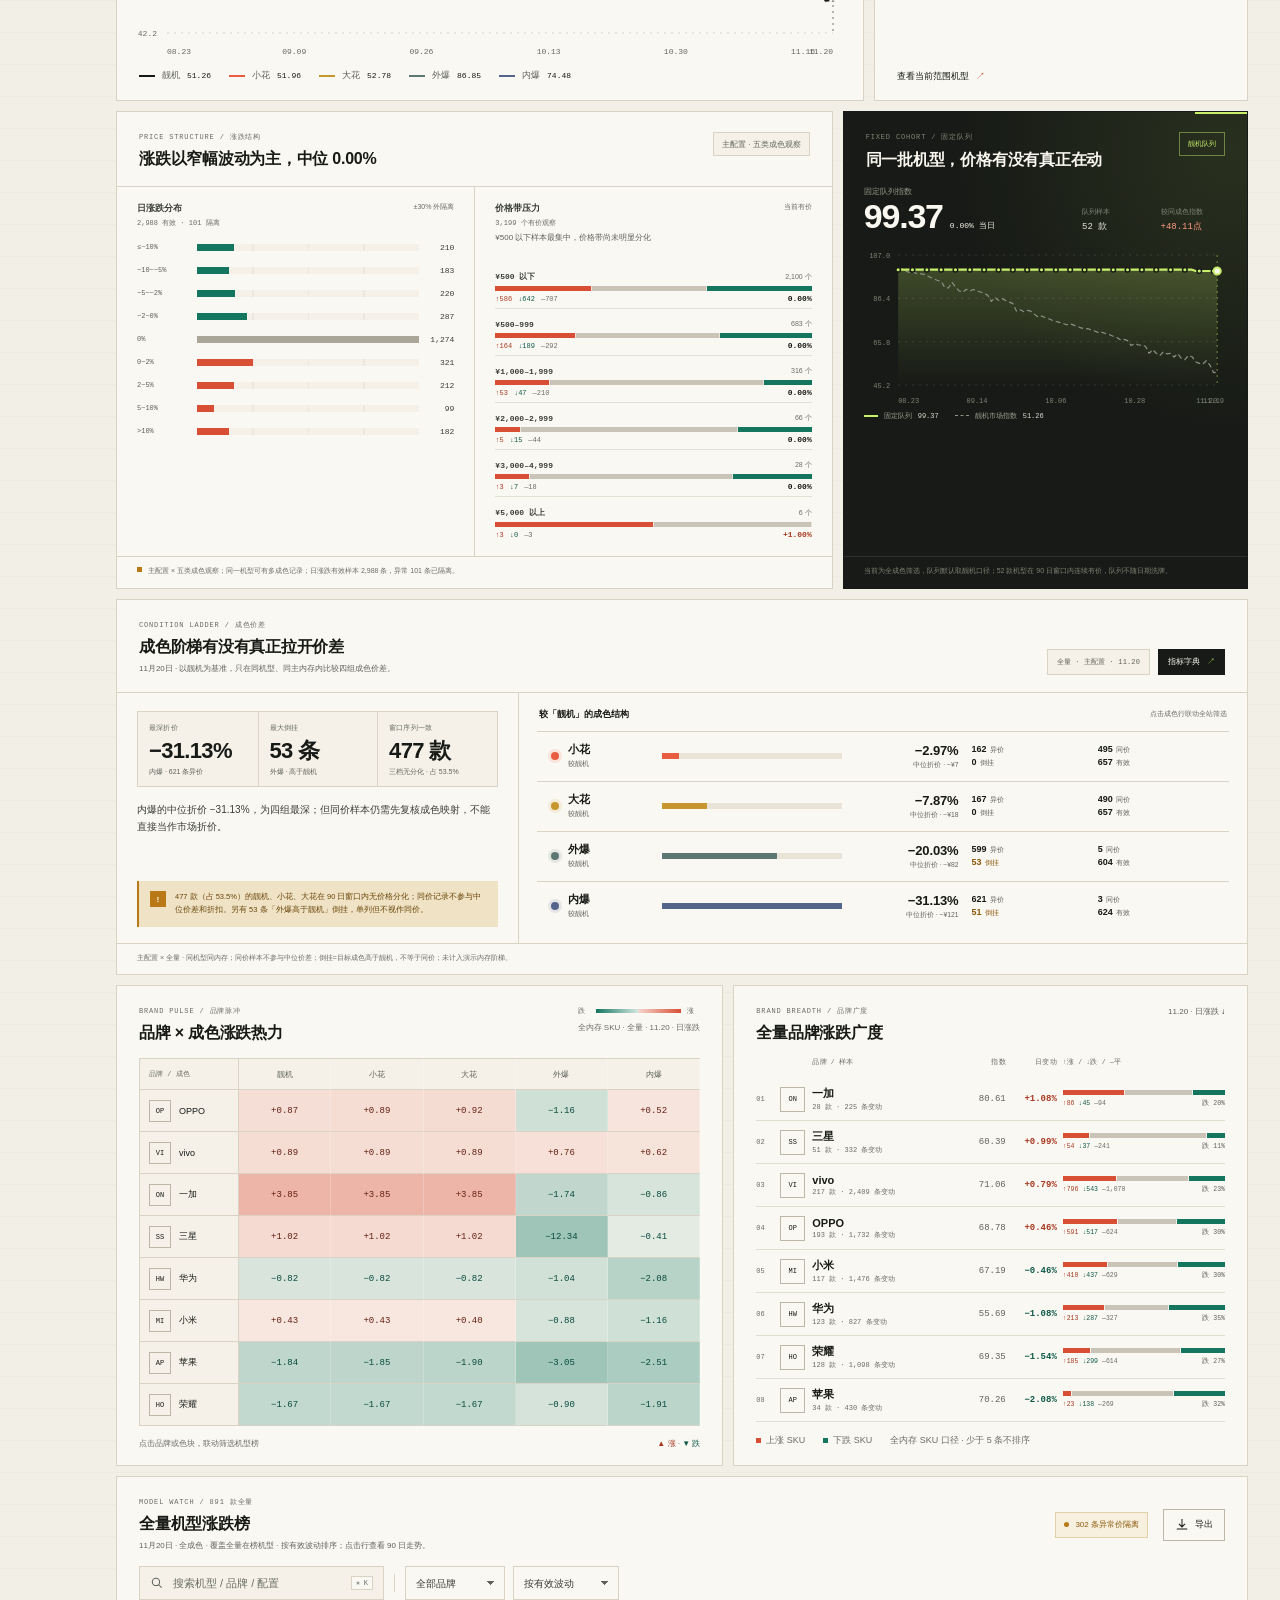
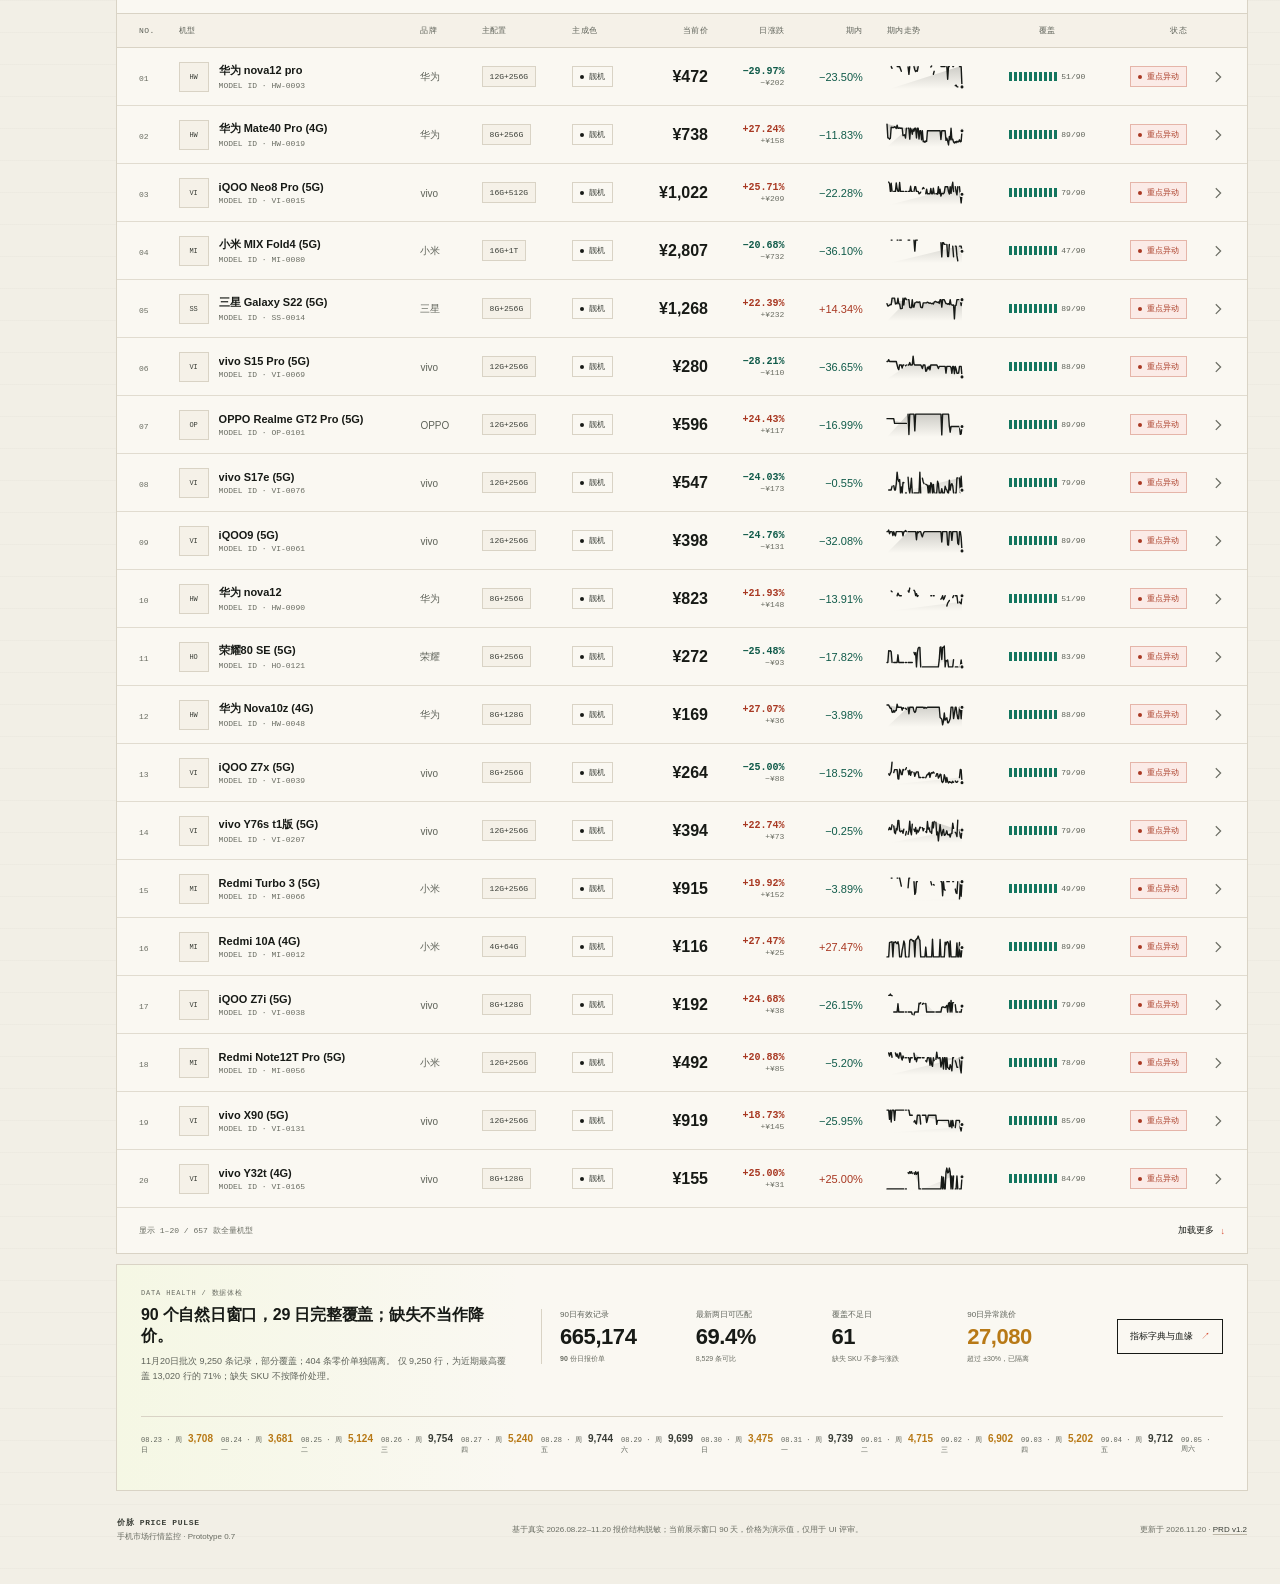
==== commit 87271e3a: "feat: retry daily market sync at 6 and 7 am" ====
--- a/index.html
+++ b/index.html
@@ -7,9 +7,9 @@
     <meta name="theme-color" content="#171a16" />
     <title>价脉 Price Pulse · 手机市场行情监控</title>
     <link rel="icon" type="image/svg+xml" href="data:image/svg+xml,%3Csvg xmlns='http://www.w3.org/2000/svg' viewBox='0 0 64 64'%3E%3Crect width='64' height='64' rx='8' fill='%23a8c72d'/%3E%3Cpath d='M16 44 28 30l8 7 13-19' fill='none' stroke='%23151c17' stroke-width='6' stroke-linecap='round' stroke-linejoin='round'/%3E%3C/svg%3E" />
-    <link rel="stylesheet" href="styles.css?v=20261120b" />
-    <script src="assets/data.js?v=20261120b" defer></script>
-    <script src="app.js?v=20261120b" defer></script>
+    <link rel="stylesheet" href="styles.css?v=20261120d" />
+    <script src="assets/data.js?v=20261120d" defer></script>
+    <script src="app.js?v=20261120d" defer></script>
   </head>
   <body>
     <div class="page-grain" aria-hidden="true"></div>
@@ -104,9 +104,9 @@
           <div class="hero-aside">
             <div class="brief-status">
               <span class="brief-label">DATA WINDOW</span>
-              <div class="brief-line"><span class="live-dot"></span><strong id="heroDateStatus">11月19日行情已更新</strong></div>
-              <span class="brief-time" id="heroDateRange">2026.08.22–11.19 / 90 个快照</span>
-              <span class="brief-time brief-schedule">每日 05:00 自动更新 · 拉取前一日已结算报价</span>
+              <div class="brief-line"><span class="live-dot"></span><strong id="heroDateStatus">11月20日 · 部分覆盖</strong></div>
+              <span class="brief-time" id="heroDateRange">2026.08.23–11.20 / 90 个快照</span>
+              <span class="brief-time brief-schedule">每日 05:00 自动更新 · 06:00 / 07:00 缺数补跑</span>
             </div>
             <div class="hero-rule"></div>
             <div class="hero-stat">
